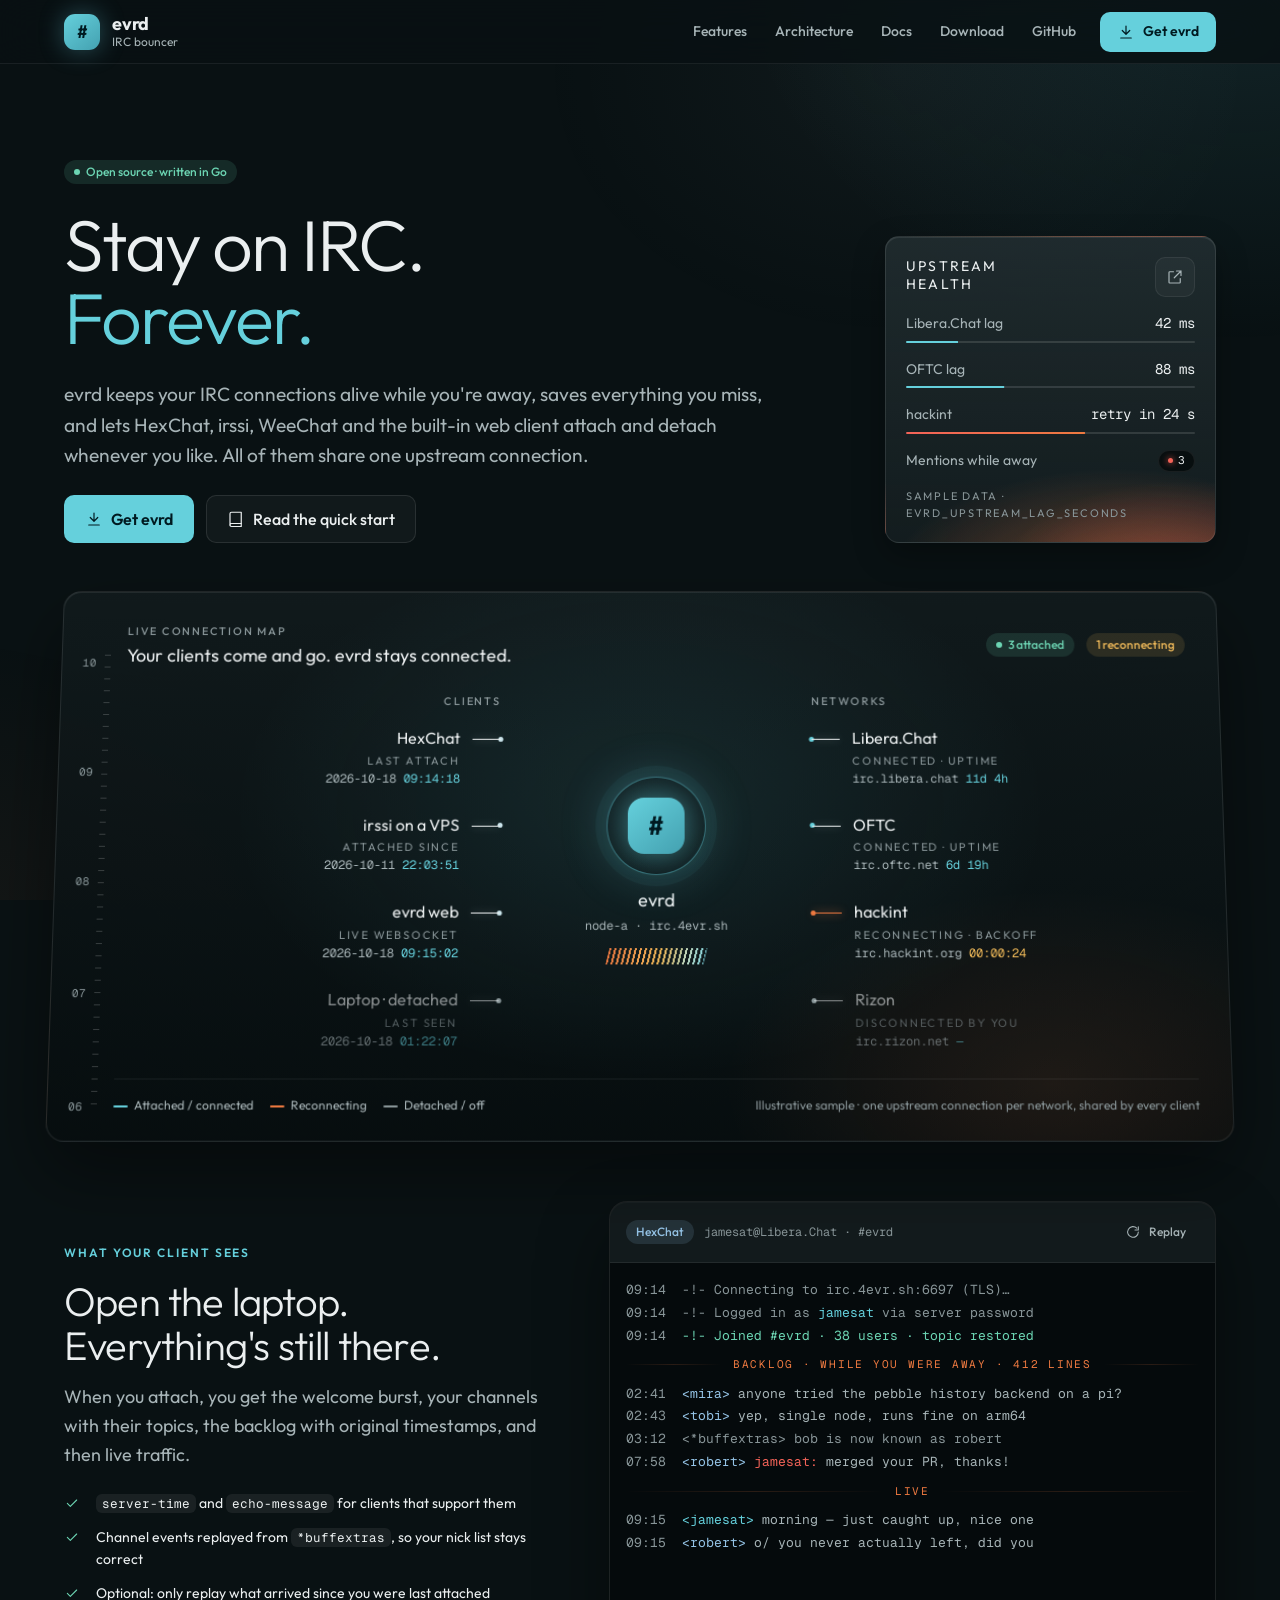
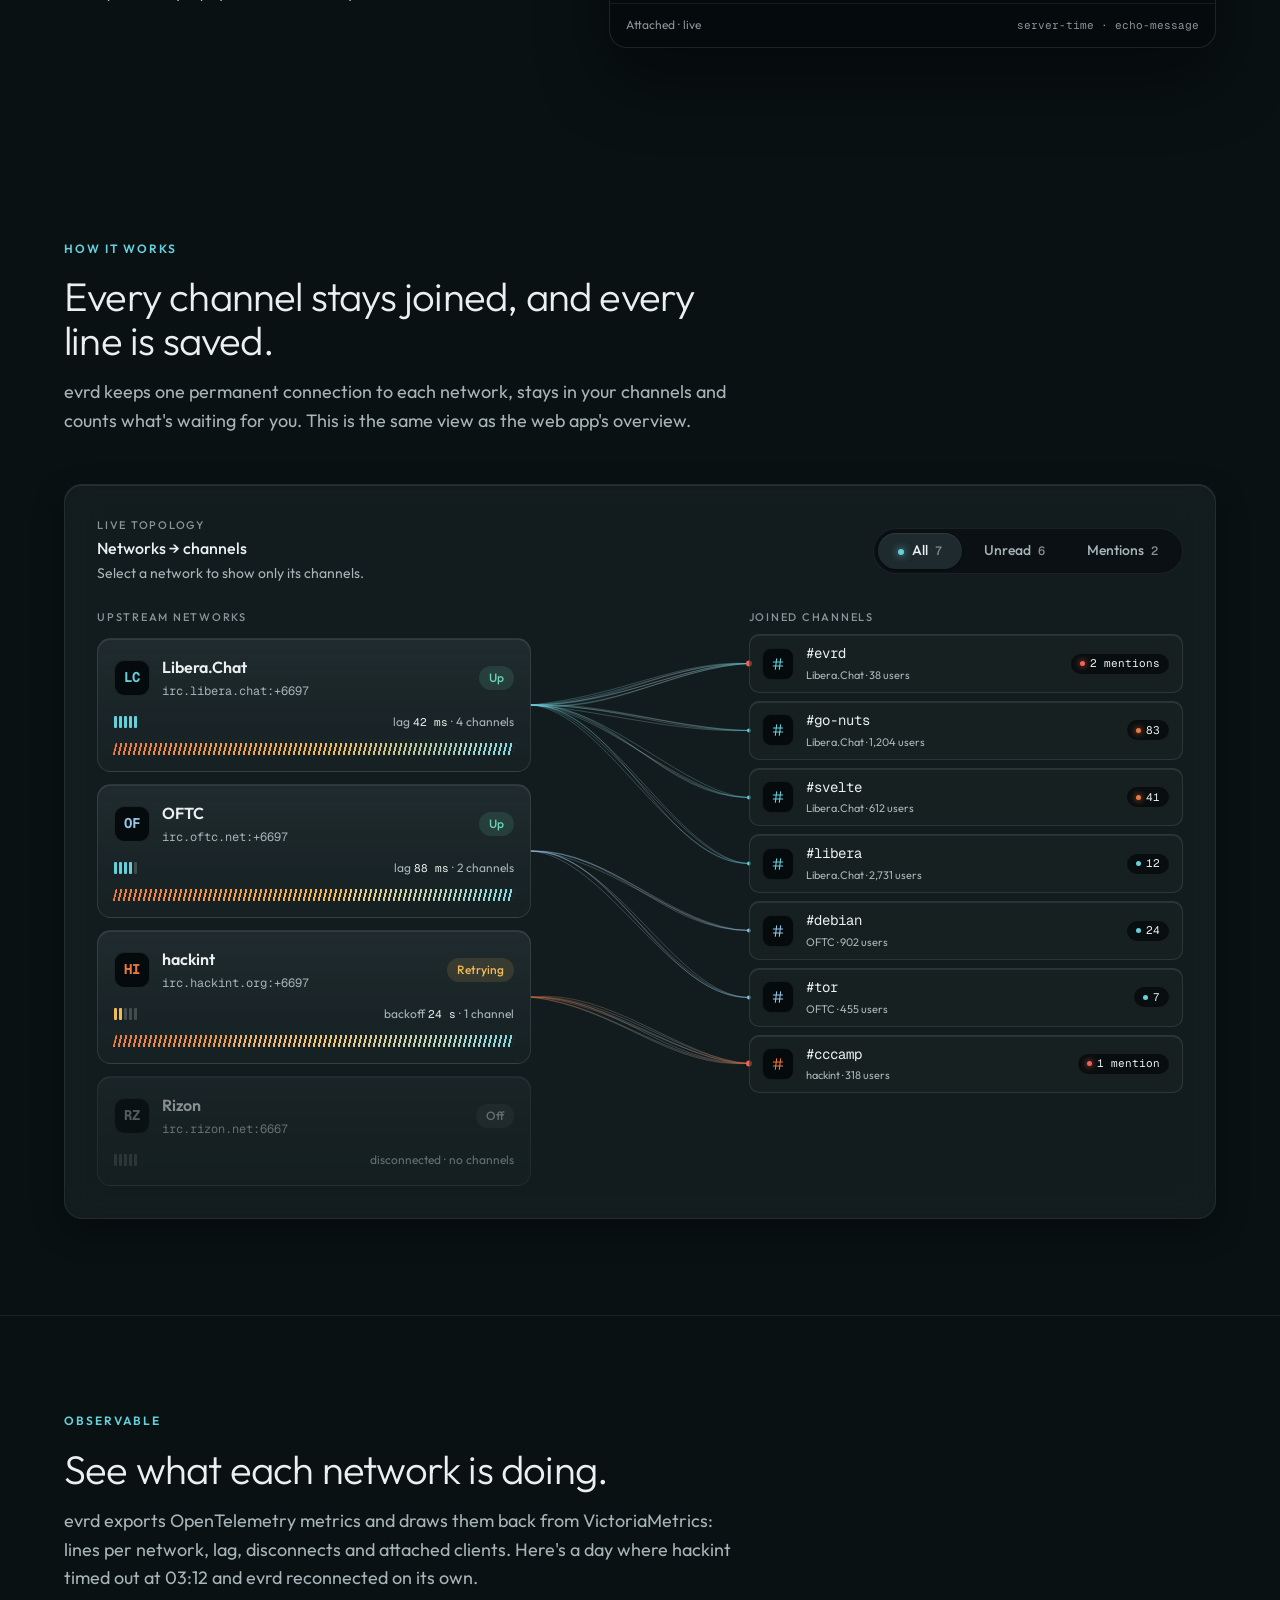
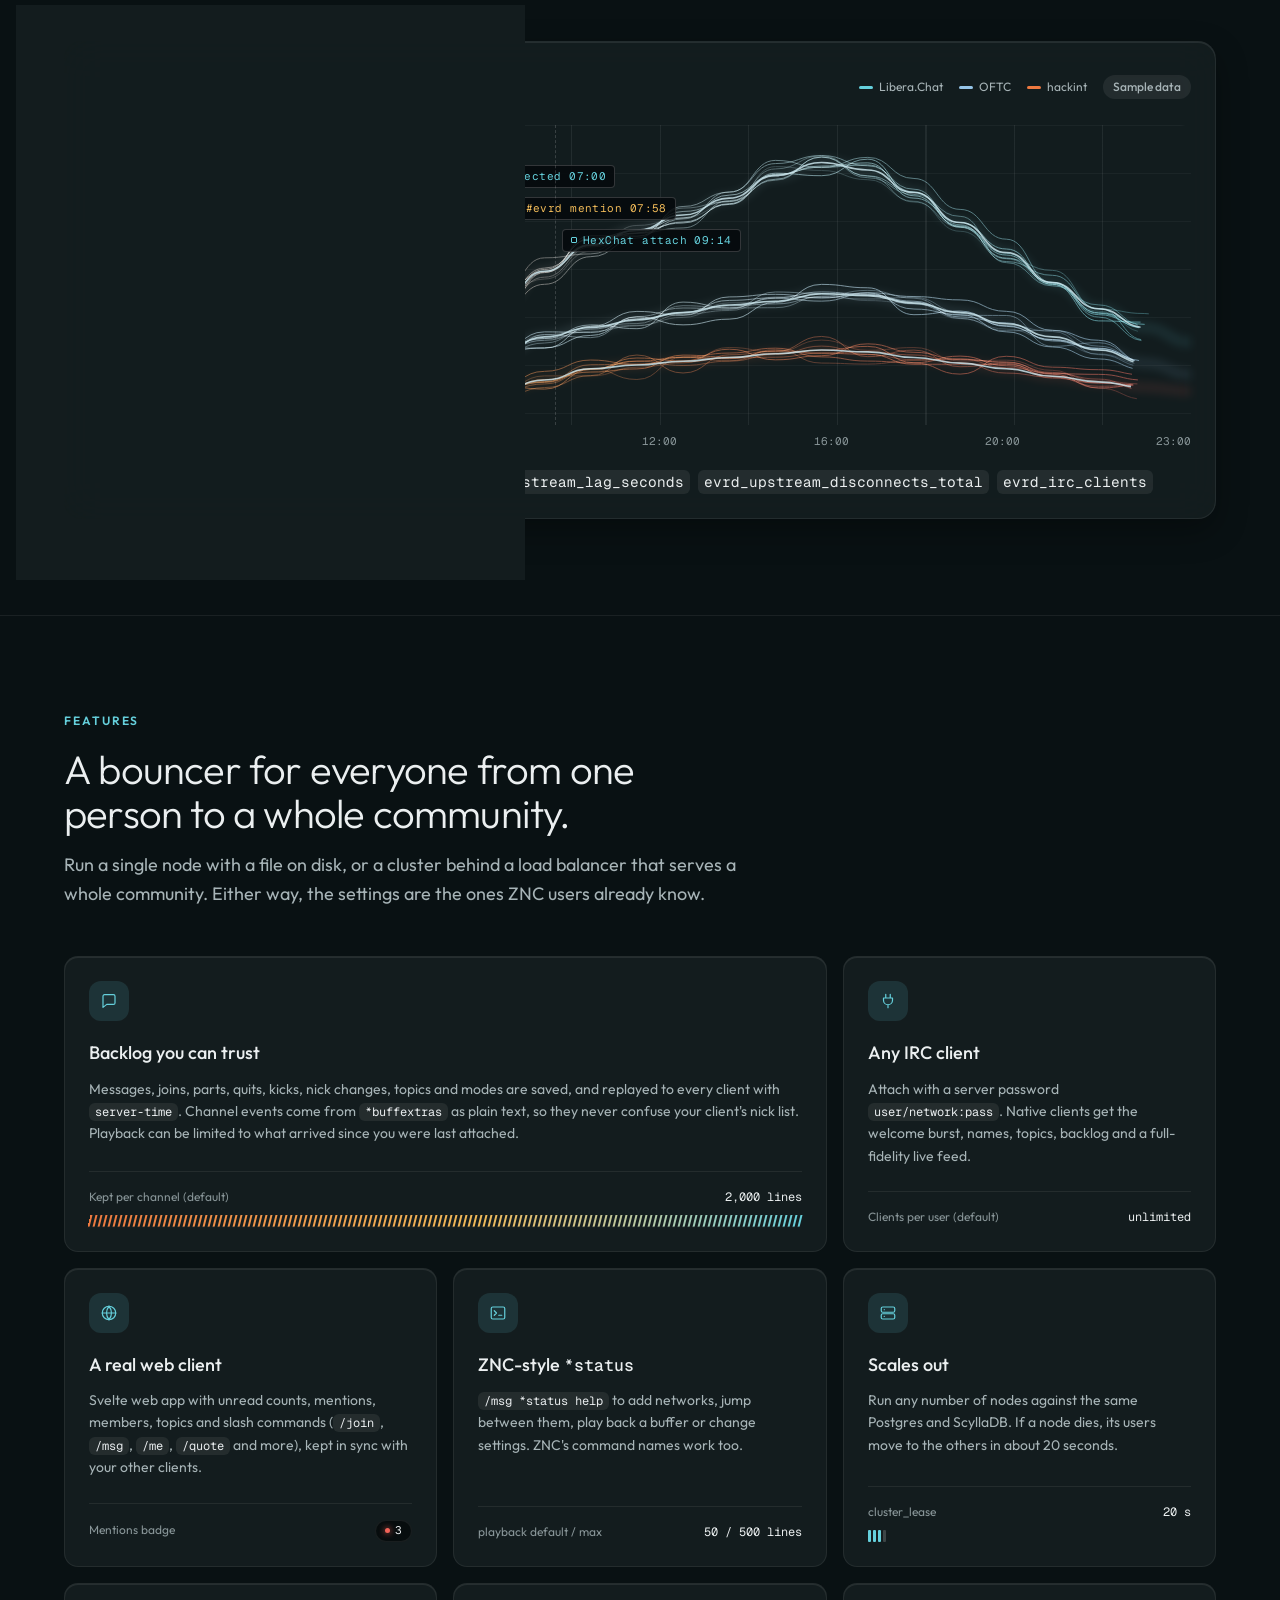
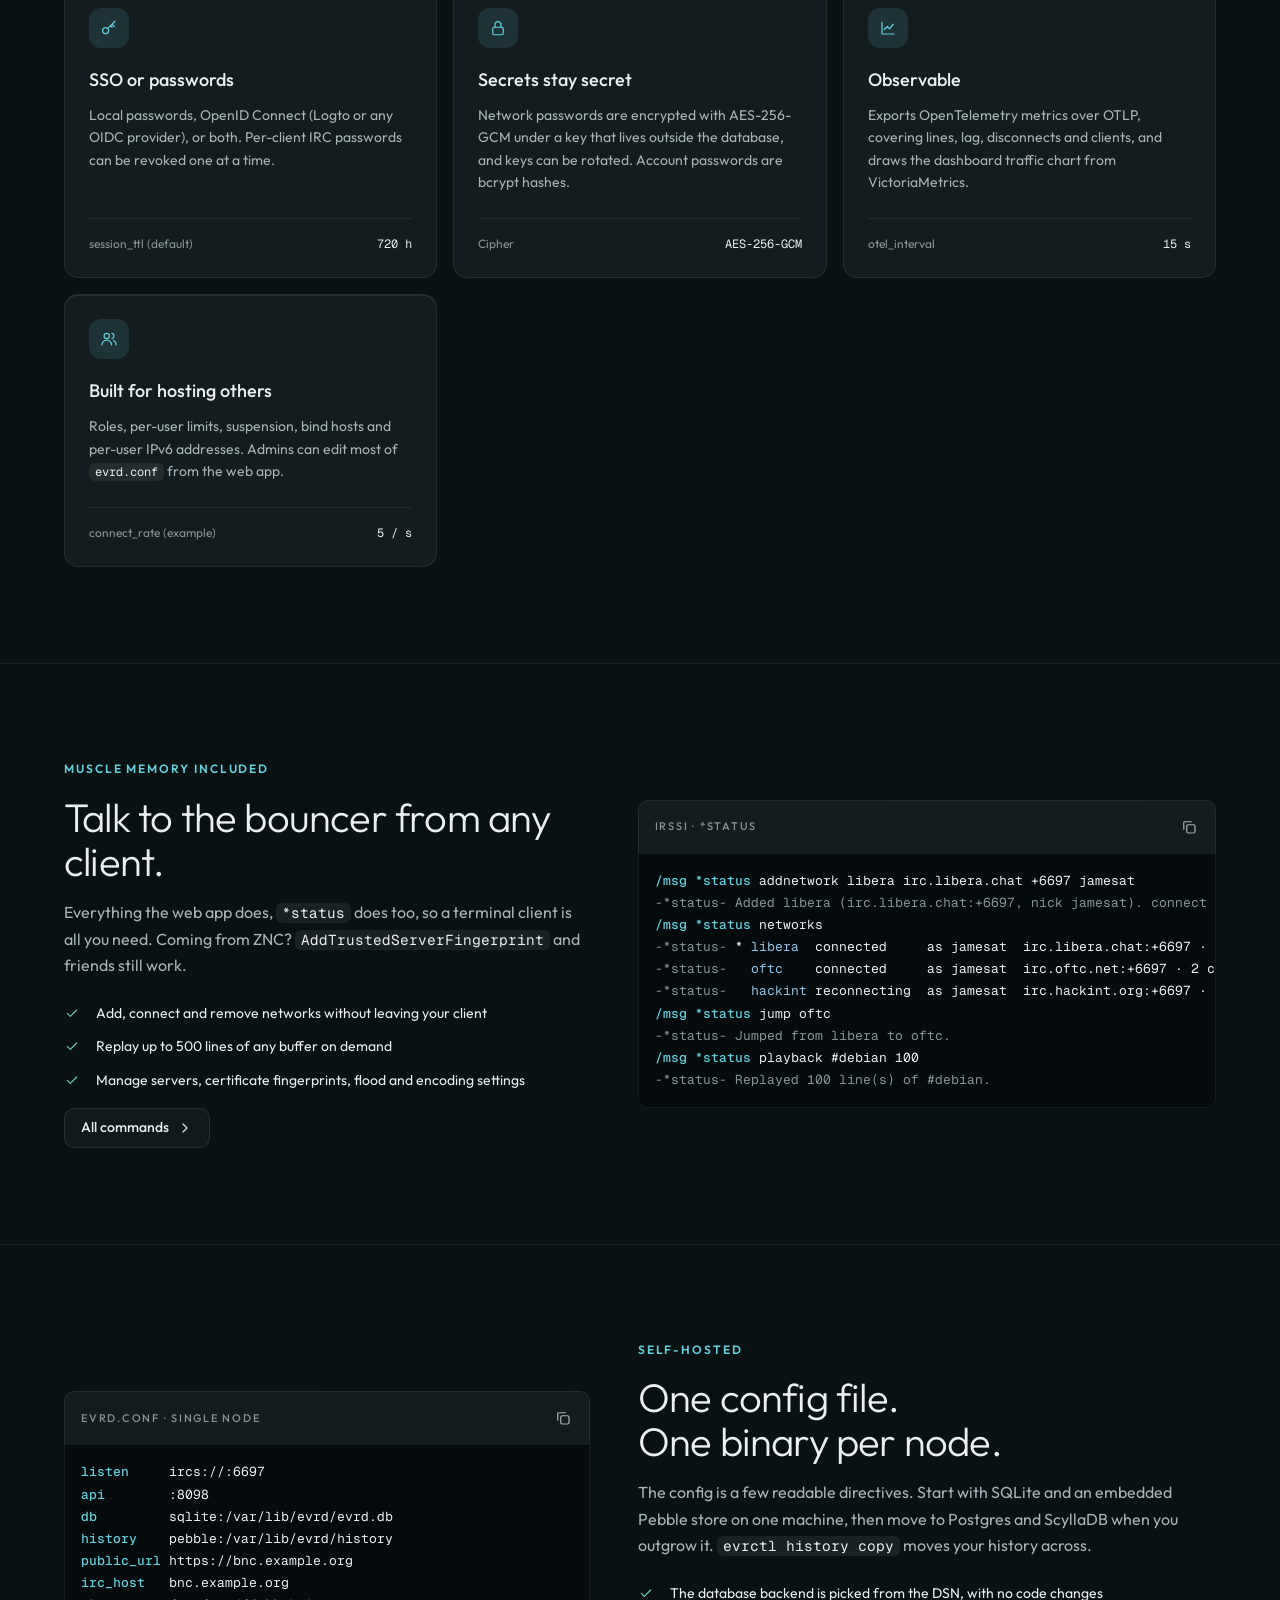
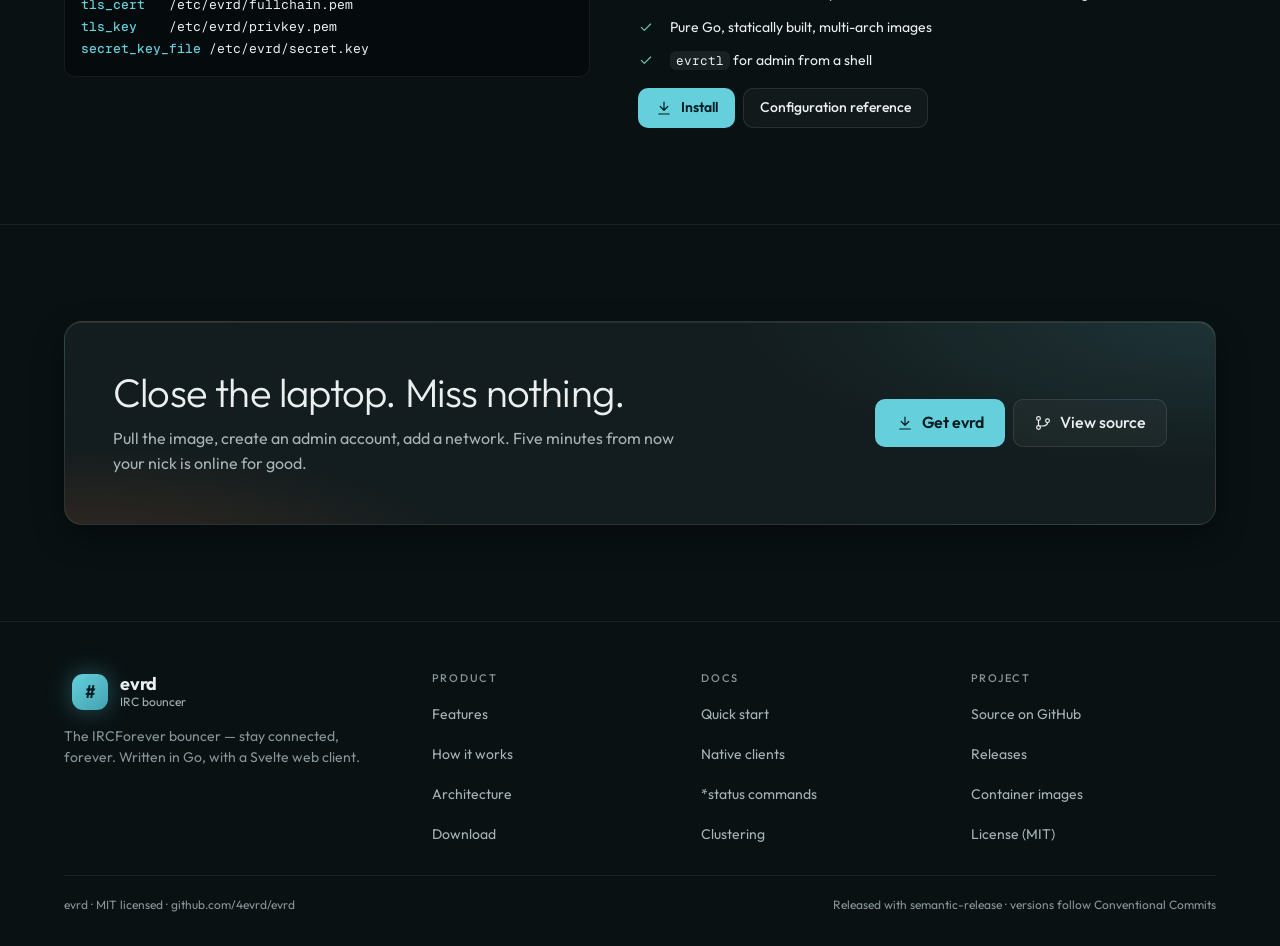
==== index.html @ d2afe4f7 "feat: the evrd website Co-Authored-By: Claude Opus 5.5 <noreply@anthropic.com>" ====
<!doctype html>
<html lang="en">
<head>
<meta charset="utf-8">
<meta name="viewport" content="width=device-width, initial-scale=1">
<title>evrd — the IRC bouncer that stays connected, forever</title>
<meta name="description" content="evrd keeps your IRC connections alive while you're away, buffers what you miss, and lets native clients and the web attach and detach at will.">
<link rel="icon" href="assets/logo.svg" type="image/svg+xml">
<meta property="og:type" content="website">
<meta property="og:title" content="evrd — the IRC bouncer that stays connected, forever">
<meta property="og:description" content="evrd keeps your IRC connections alive while you're away, buffers what you miss, and lets native clients and the web attach and detach at will.">
<meta property="og:image" content="assets/og-overview.png">
<meta name="twitter:card" content="summary_large_image">
<meta name="theme-color" content="#0f1a1e">
<link rel="preconnect" href="https://fonts.googleapis.com">
<link rel="preconnect" href="https://fonts.gstatic.com" crossorigin>
<link rel="stylesheet" href="https://fonts.googleapis.com/css2?family=Outfit:wght@300;400;500;600&family=Geist+Mono:wght@400;500;700&display=swap">
<link rel="stylesheet" href="assets/evrd.css">
<link rel="stylesheet" href="assets/site.css">
</head>
<body class="site" data-page="home">
<main id="main">

  <!-- ============================================================ hero -->
  <section class="hero v2" aria-labelledby="hero-h">
    <div class="wrap">
      <div class="hero-copy enter">
        <span class="chip ok live"><span class="dot" aria-hidden="true"></span>Open source · written in Go</span>
        <h1 class="display" id="hero-h">Stay on IRC.<br><em>Forever.</em></h1>
        <p class="lead">evrd keeps your IRC connections alive while you're away, saves everything you miss, and lets HexChat, irssi, WeeChat and the built-in web client attach and detach whenever you like. All of them share one upstream connection.</p>
        <div class="od-cluster">
          <a class="btn btn-primary btn-lg" href="download.html#install"><i data-icon="download"></i>Get evrd</a>
          <a class="btn btn-lg" href="docs.html#quick-start"><i data-icon="book"></i>Read the quick start</a>
        </div>
      </div>

      <section class="anomaly" aria-labelledby="health-h">
        <div class="head-row">
          <h2 id="health-h" class="title">Upstream<br>health</h2>
          <a class="icon-btn" href="docs.html#metrics" aria-label="How evrd measures upstream health"><i data-icon="external"></i></a>
        </div>
        <div class="metric">
          <div class="od-row"><span>Libera.Chat lag</span><span class="od-nowrap">42 ms</span></div>
          <span class="ubar" role="img" aria-label="Lag 42 milliseconds, low"><span style="transform:scaleX(.18)"></span></span>
        </div>
        <div class="metric">
          <div class="od-row"><span>OFTC lag</span><span class="od-nowrap">88 ms</span></div>
          <span class="ubar" role="img" aria-label="Lag 88 milliseconds, low"><span style="transform:scaleX(.34)"></span></span>
        </div>
        <div class="metric">
          <div class="od-row"><span>hackint</span><span class="od-nowrap">retry in 24 s</span></div>
          <span class="ubar signal" role="img" aria-label="hackint is reconnecting with backoff"><span style="transform:scaleX(.62)"></span></span>
        </div>
        <div class="alert-row"><span>Mentions while away</span><span class="count mention">3</span></div>
        <span class="foot">Sample data · evrd_upstream_lag_seconds</span>
      </section>
    </div>
  </section>

  <!-- ============================================================ connection map -->
  <div class="wrap stage-wrap">
    <section class="stage" aria-labelledby="map-h">
      <div class="ruler" aria-hidden="true"><span>10</span><span>09</span><span>08</span><span>07</span><span>06</span></div>
      <div class="stage-head">
        <div class="od-stack" style="--od-gap:4px">
          <span class="caps">Live connection map</span>
          <h2 id="map-h">Your clients come and go. evrd stays connected.</h2>
        </div>
        <div class="od-row">
          <span class="chip ok live"><span class="dot" aria-hidden="true"></span>3 attached</span>
          <span class="chip warn">1 reconnecting</span>
        </div>
      </div>

      <div class="map" id="map">
        <svg class="map-strands" aria-hidden="true"></svg>

        <div class="map-col left" aria-label="Clients">
          <span class="caps">Clients</span>
          <div class="downlink"><span class="anchor-tick" aria-hidden="true"></span><span class="od-field"><span class="nm">HexChat</span><span class="lb">Last attach</span><span class="ts">2026-10-18 <b>09:14:18</b></span></span></div>
          <div class="downlink"><span class="anchor-tick" aria-hidden="true"></span><span class="od-field"><span class="nm">irssi on a VPS</span><span class="lb">Attached since</span><span class="ts">2026-10-11 <b>22:03:51</b></span></span></div>
          <div class="downlink"><span class="anchor-tick" aria-hidden="true"></span><span class="od-field"><span class="nm">evrd web</span><span class="lb">Live WebSocket</span><span class="ts">2026-10-18 <b>09:15:02</b></span></span></div>
          <div class="downlink off"><span class="anchor-tick" aria-hidden="true"></span><span class="od-field"><span class="nm">Laptop · detached</span><span class="lb">Last seen</span><span class="ts">2026-10-18 <b>01:22:07</b></span></span></div>
        </div>

        <div class="map-hub">
          <div class="core-ring"><span class="brand-mark" aria-hidden="true">#</span></div>
          <div class="od-field"><span class="nm">evrd</span><span class="lb">node-a · irc.4evr.sh</span></div>
          <span class="comb" style="--fill:78%" aria-hidden="true"></span>
        </div>

        <div class="map-col right" aria-label="IRC networks">
          <span class="caps">Networks</span>
          <div class="downlink"><span class="anchor-tick" aria-hidden="true"></span><span class="od-field"><span class="nm">Libera.Chat</span><span class="lb">Connected · uptime</span><span class="ts">irc.libera.chat <b>11d 4h</b></span></span></div>
          <div class="downlink"><span class="anchor-tick" aria-hidden="true"></span><span class="od-field"><span class="nm">OFTC</span><span class="lb">Connected · uptime</span><span class="ts">irc.oftc.net <b>6d 19h</b></span></span></div>
          <div class="downlink warn"><span class="anchor-tick" aria-hidden="true"></span><span class="od-field"><span class="nm">hackint</span><span class="lb">Reconnecting · backoff</span><span class="ts">irc.hackint.org <b>00:00:24</b></span></span></div>
          <div class="downlink off"><span class="anchor-tick" aria-hidden="true"></span><span class="od-field"><span class="nm">Rizon</span><span class="lb">Disconnected by you</span><span class="ts">irc.rizon.net <b>—</b></span></span></div>
        </div>
      </div>

      <div class="stage-foot">
        <div class="legend">
          <span><i style="--c:var(--cyan)"></i>Attached / connected</span>
          <span><i style="--c:var(--signal)"></i>Reconnecting</span>
          <span><i style="--c:var(--faint)"></i>Detached / off</span>
        </div>
        <span>Illustrative sample · one upstream connection per network, shared by every client</span>
      </div>
    </section>
  </div>

  <!-- ============================================================ terminal -->
  <section class="term-section" aria-labelledby="term-h">
    <div class="wrap">
      <div class="od-stack" style="--od-gap:16px">
        <span class="eyebrow">What your client sees</span>
        <h2 class="h2-site" id="term-h">Open the laptop.<br>Everything's still there.</h2>
        <p class="muted" style="font-size:var(--fs-lg);line-height:1.6;max-width:44ch">When you attach, you get the welcome burst, your channels with their topics, the backlog with original timestamps, and then live traffic.</p>
        <ul class="checks">
          <li><i data-icon="check" class="i-sm"></i><span><span class="code">server-time</span> and <span class="code">echo-message</span> for clients that support them</span></li>
          <li><i data-icon="check" class="i-sm"></i><span>Channel events replayed from <span class="code">*buffextras</span>, so your nick list stays correct</span></li>
          <li><i data-icon="check" class="i-sm"></i><span>Optional: only replay what arrived since you were last attached</span></li>
        </ul>
      </div>

      <figure class="term" aria-labelledby="term-cap" style="margin:0">
        <div class="term-head">
          <div class="od-row">
            <span class="chip nick">HexChat</span>
            <span class="mono faint od-truncate" style="font-size:var(--fs-xs)">jamesat@Libera.Chat · #evrd</span>
          </div>
          <button class="btn btn-ghost btn-sm" type="button" id="term-replay"><i data-icon="refresh" class="i-sm"></i>Replay</button>
        </div>
        <div class="term-body" id="term-body" role="log" aria-label="Example: attaching a client to evrd and receiving backlog">
          <div class="term-line"><time>09:14</time><span class="t sys">-!- Connecting to irc.4evr.sh:6697 (TLS)…</span></div>
          <div class="term-line"><time>09:14</time><span class="t sys">-!- Logged in as <span class="me">jamesat</span> via server password</span></div>
          <div class="term-line"><time>09:14</time><span class="t ok">-!- Joined #evrd · 38 users · topic restored</span></div>
          <div class="term-sep">Backlog · while you were away · 412 lines</div>
          <div class="term-line"><time>02:41</time><span class="t"><span class="n">&lt;mira&gt;</span> anyone tried the pebble history backend on a pi?</span></div>
          <div class="term-line"><time>02:43</time><span class="t"><span class="n">&lt;tobi&gt;</span> yep, single node, runs fine on arm64</span></div>
          <div class="term-line"><time>03:12</time><span class="t sys">&lt;*buffextras&gt; bob is now known as robert</span></div>
          <div class="term-line"><time>07:58</time><span class="t"><span class="n">&lt;robert&gt;</span> <span class="hl">jamesat:</span> merged your PR, thanks!</span></div>
          <div class="term-sep">Live</div>
          <div class="term-line" data-live="1"><time>09:15</time><span class="t"><span class="me">&lt;jamesat&gt;</span> morning — just caught up, nice one</span></div>
          <div class="term-line" data-live="1"><time>09:15</time><span class="t"><span class="n">&lt;robert&gt;</span> o/ you never actually left, did you</span></div>
        </div>
        <figcaption class="term-foot" id="term-cap">
          <span id="term-status">Replaying backlog…</span>
          <span class="mono">server-time · echo-message</span>
        </figcaption>
      </figure>
    </div>
  </section>

  <!-- ============================================================ topology -->
  <section class="section" id="how" aria-labelledby="how-h">
    <div class="wrap">
      <div class="section-intro">
        <span class="eyebrow">How it works</span>
        <h2 class="h2-site" id="how-h">Every channel stays joined, and every line is saved.</h2>
        <p>evrd keeps one permanent connection to each network, stays in your channels and counts what's waiting for you. This is the same view as the web app's overview.</p>
      </div>

      <section class="card topo-card" aria-labelledby="topo-h">
        <div class="section-head">
          <div class="od-stack">
            <span class="caps">Live topology</span>
            <h3 id="topo-h">Networks → channels</h3>
            <p id="topo-scope" aria-live="polite">Select a network to show only its channels.</p>
          </div>
          <div class="tabs" id="topo-filter" role="group" aria-label="Channel filter">
            <button class="tab" type="button" data-f="all" aria-pressed="true">All <span class="n" data-n="all"></span></button>
            <button class="tab" type="button" data-f="unread" aria-pressed="false">Unread <span class="n" data-n="unread"></span></button>
            <button class="tab" type="button" data-f="mention" aria-pressed="false">Mentions <span class="n" data-n="mention"></span></button>
          </div>
        </div>

        <div class="topo" id="topo">
          <svg class="topo-links" aria-hidden="true"></svg>
          <div class="topo-col">
            <span class="caps">Upstream networks</span>
            <button class="net-node" type="button" aria-pressed="false" data-net="lc" data-name="Libera.Chat" data-color="oklch(80% 0.10 205)" style="--net:var(--primary)">
              <span class="head"><span class="mono-badge">LC</span><span class="od-field od-fill"><span>Libera.Chat</span><span>irc.libera.chat:+6697</span></span><span class="chip ok">Up</span></span>
              <span class="meta-row"><span class="ticks ok" aria-hidden="true"><i class="on"></i><i class="on"></i><i class="on"></i><i class="on"></i><i class="on"></i></span><span>lag <span class="mono">42 ms</span> · 4 channels</span></span>
              <span class="comb" style="--fill:86%" aria-hidden="true"></span>
            </button>
            <button class="net-node" type="button" aria-pressed="false" data-net="of" data-name="OFTC" data-color="oklch(80% 0.07 240)" style="--net:var(--nick)">
              <span class="head"><span class="mono-badge">OF</span><span class="od-field od-fill"><span>OFTC</span><span>irc.oftc.net:+6697</span></span><span class="chip ok">Up</span></span>
              <span class="meta-row"><span class="ticks ok" aria-hidden="true"><i class="on"></i><i class="on"></i><i class="on"></i><i class="on"></i><i></i></span><span>lag <span class="mono">88 ms</span> · 2 channels</span></span>
              <span class="comb" style="--fill:58%" aria-hidden="true"></span>
            </button>
            <button class="net-node" type="button" aria-pressed="false" data-net="hi" data-name="hackint" data-color="oklch(70% 0.16 45)" style="--net:var(--signal)">
              <span class="head"><span class="mono-badge">HI</span><span class="od-field od-fill"><span>hackint</span><span>irc.hackint.org:+6697</span></span><span class="chip warn">Retrying</span></span>
              <span class="meta-row"><span class="ticks warn" aria-hidden="true"><i class="on"></i><i class="on"></i><i></i><i></i><i></i></span><span>backoff <span class="mono">24 s</span> · 1 channel</span></span>
              <span class="comb" style="--fill:30%" aria-hidden="true"></span>
            </button>
            <button class="net-node off" type="button" aria-pressed="false" data-net="rz" data-name="Rizon" data-color="oklch(66% 0.016 215)" style="--net:var(--faint)">
              <span class="head"><span class="mono-badge">RZ</span><span class="od-field od-fill"><span>Rizon</span><span>irc.rizon.net:6667</span></span><span class="chip">Off</span></span>
              <span class="meta-row"><span class="ticks" aria-hidden="true"><i></i><i></i><i></i><i></i><i></i></span><span>disconnected · no channels</span></span>
            </button>
          </div>
          <div aria-hidden="true"></div>
          <div class="topo-col right">
            <span class="caps">Joined channels</span>
            <div class="chan-node" data-net="lc" data-unread="0" data-mention="2" style="--net:var(--primary)"><span class="hash"><i data-icon="hash" class="i-sm"></i></span><span class="od-field"><span>#evrd</span><span class="sub">Libera.Chat · 38 users</span></span><span class="count mention">2 mentions</span></div>
            <div class="chan-node" data-net="lc" data-unread="83" data-mention="0" style="--net:var(--primary)"><span class="hash"><i data-icon="hash" class="i-sm"></i></span><span class="od-field"><span>#go-nuts</span><span class="sub">Libera.Chat · 1,204 users</span></span><span class="count hot">83</span></div>
            <div class="chan-node" data-net="lc" data-unread="41" data-mention="0" style="--net:var(--primary)"><span class="hash"><i data-icon="hash" class="i-sm"></i></span><span class="od-field"><span>#svelte</span><span class="sub">Libera.Chat · 612 users</span></span><span class="count hot">41</span></div>
            <div class="chan-node" data-net="lc" data-unread="12" data-mention="0" style="--net:var(--primary)"><span class="hash"><i data-icon="hash" class="i-sm"></i></span><span class="od-field"><span>#libera</span><span class="sub">Libera.Chat · 2,731 users</span></span><span class="count calm">12</span></div>
            <div class="chan-node" data-net="of" data-unread="24" data-mention="0" style="--net:var(--nick)"><span class="hash"><i data-icon="hash" class="i-sm"></i></span><span class="od-field"><span>#debian</span><span class="sub">OFTC · 902 users</span></span><span class="count calm">24</span></div>
            <div class="chan-node" data-net="of" data-unread="7" data-mention="0" style="--net:var(--nick)"><span class="hash"><i data-icon="hash" class="i-sm"></i></span><span class="od-field"><span>#tor</span><span class="sub">OFTC · 455 users</span></span><span class="count calm">7</span></div>
            <div class="chan-node" data-net="hi" data-unread="15" data-mention="1" style="--net:var(--signal)"><span class="hash"><i data-icon="hash" class="i-sm"></i></span><span class="od-field"><span>#cccamp</span><span class="sub">hackint · 318 users</span></span><span class="count mention">1 mention</span></div>
            <p class="topo-empty" id="topo-empty" hidden>Nothing here: that network has no channels matching this filter. Choose “All” or select the network again.</p>
          </div>
        </div>
      </section>
    </div>
  </section>

  <!-- ============================================================ traffic -->
  <section class="section traffic" aria-labelledby="traffic-h">
    <div class="wrap">
      <div class="section-intro">
        <span class="eyebrow">Observable</span>
        <h2 class="h2-site" id="traffic-h">See what each network is doing.</h2>
        <p>evrd exports OpenTelemetry metrics and draws them back from VictoriaMetrics: lines per network, lag, disconnects and attached clients. Here's a day where hackint timed out at 03:12 and evrd reconnected on its own.</p>
      </div>
      <section class="card" aria-labelledby="chart-h">
        <div class="section-head">
          <div class="od-stack">
            <span class="caps">Message traffic</span>
            <h3 id="chart-h">Lines per hour, last 24h</h3>
          </div>
          <div class="legend">
            <span><i style="--c:var(--cyan)"></i>Libera.Chat</span>
            <span><i style="--c:var(--nick)"></i>OFTC</span>
            <span><i style="--c:var(--signal)"></i>hackint</span>
            <span class="chip sample">Sample data</span>
          </div>
        </div>
        <div class="chart">
          <div class="chart-plot" id="traffic-plot" role="img" aria-label="Sample chart of lines per hour over 24 hours. Libera.Chat peaks near 1,400 lines at 15:00; OFTC peaks near 700; hackint drops to zero at 03:12 and recovers by 07:00.">
            <div class="yaxis" aria-hidden="true"><span>1.6k</span><span>1.2k</span><span>800</span><span>400</span><span>0</span></div>
            <div class="marker bad" style="left:13.9%"><span class="tag">hackint timeout 03:12</span></div>
            <div class="marker ok" style="left:30.4%"><span class="tag" style="top:40px">reconnected 07:00</span></div>
            <div class="marker warn" style="left:34.7%"><span class="tag" style="top:72px">#evrd mention 07:58</span></div>
            <div class="marker ok" style="left:40.1%"><span class="tag" style="top:104px">HexChat attach 09:14</span></div>
          </div>
          <div class="axis-x" aria-hidden="true"><span>00:00</span><span>04:00</span><span>08:00</span><span>12:00</span><span>16:00</span><span>20:00</span><span>23:00</span></div>
        </div>
        <div class="metrics-row">
          <span class="code">evrd_irc_lines_total</span><span class="code">evrd_upstream_up</span><span class="code">evrd_upstream_lag_seconds</span><span class="code">evrd_upstream_disconnects_total</span><span class="code">evrd_irc_clients</span>
        </div>
      </section>
    </div>
  </section>

  <!-- ============================================================ features -->
  <section class="section" id="features" aria-labelledby="feat-h">
    <div class="wrap">
      <div class="section-intro">
        <span class="eyebrow">Features</span>
        <h2 class="h2-site" id="feat-h">A bouncer for everyone from one person to a whole community.</h2>
        <p>Run a single node with a file on disk, or a cluster behind a load balancer that serves a whole community. Either way, the settings are the ones ZNC users already know.</p>
      </div>

      <div class="feature-grid">
        <article class="feature wide">
          <span class="ic"><i data-icon="message"></i></span>
          <h3>Backlog you can trust</h3>
          <p>Messages, joins, parts, quits, kicks, nick changes, topics and modes are saved, and replayed to every client with <span class="code">server-time</span>. Channel events come from <span class="code">*buffextras</span> as plain text, so they never confuse your client's nick list. Playback can be limited to what arrived since you were last attached.</p>
          <div class="meta">
            <div class="od-row"><span>Kept per channel (default)</span><span class="v">2,000 lines</span></div>
            <span class="comb" style="--fill:100%" aria-hidden="true"></span>
          </div>
        </article>
        <article class="feature">
          <span class="ic"><i data-icon="plug"></i></span>
          <h3>Any IRC client</h3>
          <p>Attach with a server password <span class="code">user/network:pass</span>. Native clients get the welcome burst, names, topics, backlog and a full-fidelity live feed.</p>
          <div class="meta"><div class="od-row"><span>Clients per user (default)</span><span class="v">unlimited</span></div></div>
        </article>
        <article class="feature">
          <span class="ic"><i data-icon="globe"></i></span>
          <h3>A real web client</h3>
          <p>Svelte web app with unread counts, mentions, members, topics and slash commands (<span class="code">/join</span>, <span class="code">/msg</span>, <span class="code">/me</span>, <span class="code">/quote</span> and more), kept in sync with your other clients.</p>
          <div class="meta"><div class="od-row"><span>Mentions badge</span><span class="count mention">3</span></div></div>
        </article>
        <article class="feature">
          <span class="ic"><i data-icon="terminal"></i></span>
          <h3>ZNC-style <span class="mono">*status</span></h3>
          <p><span class="code">/msg *status help</span> to add networks, jump between them, play back a buffer or change settings. ZNC's command names work too.</p>
          <div class="meta"><div class="od-row"><span>playback default / max</span><span class="v">50 / 500 lines</span></div></div>
        </article>
        <article class="feature">
          <span class="ic"><i data-icon="server"></i></span>
          <h3>Scales out</h3>
          <p>Run any number of nodes against the same Postgres and ScyllaDB. If a node dies, its users move to the others in about 20 seconds.</p>
          <div class="meta">
            <div class="od-row"><span>cluster_lease</span><span class="v">20 s</span></div>
            <span class="ticks ok" aria-hidden="true"><i class="on"></i><i class="on"></i><i class="on"></i><i></i></span>
          </div>
        </article>
        <article class="feature">
          <span class="ic"><i data-icon="key"></i></span>
          <h3>SSO or passwords</h3>
          <p>Local passwords, OpenID Connect (Logto or any OIDC provider), or both. Per-client IRC passwords can be revoked one at a time.</p>
          <div class="meta"><div class="od-row"><span>session_ttl (default)</span><span class="v">720 h</span></div></div>
        </article>
        <article class="feature">
          <span class="ic"><i data-icon="lock"></i></span>
          <h3>Secrets stay secret</h3>
          <p>Network passwords are encrypted with AES-256-GCM under a key that lives outside the database, and keys can be rotated. Account passwords are bcrypt hashes.</p>
          <div class="meta"><div class="od-row"><span>Cipher</span><span class="v">AES-256-GCM</span></div></div>
        </article>
        <article class="feature">
          <span class="ic"><i data-icon="chart"></i></span>
          <h3>Observable</h3>
          <p>Exports OpenTelemetry metrics over OTLP, covering lines, lag, disconnects and clients, and draws the dashboard traffic chart from VictoriaMetrics.</p>
          <div class="meta"><div class="od-row"><span>otel_interval</span><span class="v">15 s</span></div></div>
        </article>
        <article class="feature">
          <span class="ic"><i data-icon="users"></i></span>
          <h3>Built for hosting others</h3>
          <p>Roles, per-user limits, suspension, bind hosts and per-user IPv6 addresses. Admins can edit most of <span class="code">evrd.conf</span> from the web app.</p>
          <div class="meta"><div class="od-row"><span>connect_rate (example)</span><span class="v">5 / s</span></div></div>
        </article>
      </div>
    </div>
  </section>

  <!-- ============================================================ status commands -->
  <section class="section" aria-labelledby="status-h">
    <div class="wrap split">
      <div class="copy">
        <span class="eyebrow">Muscle memory included</span>
        <h2 class="h2-site" id="status-h">Talk to the bouncer from any client.</h2>
        <p>Everything the web app does, <span class="code">*status</span> does too, so a terminal client is all you need. Coming from ZNC? <span class="code">AddTrustedServerFingerprint</span> and friends still work.</p>
        <ul class="checks">
          <li><i data-icon="check" class="i-sm"></i><span>Add, connect and remove networks without leaving your client</span></li>
          <li><i data-icon="check" class="i-sm"></i><span>Replay up to 500 lines of any buffer on demand</span></li>
          <li><i data-icon="check" class="i-sm"></i><span>Manage servers, certificate fingerprints, flood and encoding settings</span></li>
        </ul>
        <div><a class="btn" href="docs.html#status">All commands<i data-icon="chevron" class="i-sm"></i></a></div>
      </div>
      <div class="codeblock">
        <div class="cb-head"><span class="caps">irssi · *status</span><button class="copy-btn" type="button" data-copy="/msg *status addnetwork libera irc.libera.chat +6697 jamesat" aria-label="Copy command" data-label="Copy command"><i data-icon="copy"></i></button></div>
<pre class="snippet"><b>/msg *status</b> addnetwork libera irc.libera.chat +6697 jamesat
<span class="c">-*status- Added libera (irc.libera.chat:+6697, nick jamesat). connect libera to bring it online, then jump libera.</span>
<b>/msg *status</b> networks
<span class="c">-*status- </span>* <em>libera</em>  connected     as jamesat  irc.libera.chat:+6697 · 4 channels
<span class="c">-*status- </span>  <em>oftc</em>    connected     as jamesat  irc.oftc.net:+6697 · 2 channels
<span class="c">-*status- </span>  <em>hackint</em> reconnecting  as jamesat  irc.hackint.org:+6697 · 1 channel
<b>/msg *status</b> jump oftc
<span class="c">-*status- Jumped from libera to oftc.</span>
<b>/msg *status</b> playback #debian 100
<span class="c">-*status- Replayed 100 line(s) of #debian.</span></pre>
      </div>
    </div>
  </section>

  <!-- ============================================================ self-host -->
  <section class="section" aria-labelledby="host-h">
    <div class="wrap split">
      <div class="codeblock">
        <div class="cb-head"><span class="caps">evrd.conf · single node</span><button class="copy-btn" type="button" data-copy-from="#conf-snippet" aria-label="Copy config" data-label="Copy config"><i data-icon="copy"></i></button></div>
<pre class="snippet" id="conf-snippet"><b>listen</b>     ircs://:6697
<b>api</b>        :8098
<b>db</b>         sqlite:/var/lib/evrd/evrd.db
<b>history</b>    pebble:/var/lib/evrd/history
<b>public_url</b> https://bnc.example.org
<b>irc_host</b>   bnc.example.org
<b>tls_cert</b>   /etc/evrd/fullchain.pem
<b>tls_key</b>    /etc/evrd/privkey.pem
<b>secret_key_file</b> /etc/evrd/secret.key</pre>
      </div>
      <div class="copy">
        <span class="eyebrow">Self-hosted</span>
        <h2 class="h2-site" id="host-h">One config file.<br>One binary per node.</h2>
        <p>The config is a few readable directives. Start with SQLite and an embedded Pebble store on one machine, then move to Postgres and ScyllaDB when you outgrow it. <span class="code">evrctl history copy</span> moves your history across.</p>
        <ul class="checks">
          <li><i data-icon="check" class="i-sm"></i><span>The database backend is picked from the DSN, with no code changes</span></li>
          <li><i data-icon="check" class="i-sm"></i><span>Pure Go, statically built, multi-arch images</span></li>
          <li><i data-icon="check" class="i-sm"></i><span><span class="code">evrctl</span> for admin from a shell</span></li>
        </ul>
        <div class="od-cluster"><a class="btn btn-primary" href="download.html#install"><i data-icon="download"></i>Install</a><a class="btn" href="docs.html#configuration">Configuration reference</a></div>
      </div>
    </div>
  </section>

  <!-- ============================================================ cta -->
  <section class="section" aria-labelledby="cta-h">
    <div class="wrap">
      <div class="cta-band">
        <div>
          <h2 class="h2-site" id="cta-h">Close the laptop. Miss nothing.</h2>
          <p>Pull the image, create an admin account, add a network. Five minutes from now your nick is online for good.</p>
        </div>
        <div class="od-cluster">
          <a class="btn btn-primary btn-lg" href="download.html#install"><i data-icon="download"></i>Get evrd</a>
          <a class="btn btn-lg" href="https://github.com/4evrd/evrd" rel="noopener"><i data-icon="git"></i>View source</a>
        </div>
      </div>
    </div>
  </section>

</main>
<script src="assets/site.js"></script>
</body>
</html>
---- assets/evrd.css ----
/* OD-LAYOUT-PRIMITIVES v1 — structure only: display, flex/grid, overflow, wrapping, ratio.
   Put this @layer first; product CSS outside the layer always wins. */
@layer od-layout {
  :where(.od-stack,.od-row,.od-row-top,.od-cluster,.od-grid,.od-field,.od-stat,.od-cell,.od-tile) > :where(*) { min-width: 0; }

  /* containers */
  .od-stack   { display: flex; flex-direction: column; gap: var(--od-gap, 8px); }
  .od-row     { display: flex; align-items: center; gap: var(--od-gap, 8px); }
  .od-row-top { display: flex; align-items: flex-start; gap: var(--od-gap, 8px); }
  .od-cluster { display: flex; flex-wrap: wrap; align-items: center; gap: var(--od-gap, 8px); }
  .od-fill    { flex: 1 1 0; min-width: 0; }
  .od-fixed   { flex: none; }
  .od-grid    { display: grid; gap: var(--od-gap, 12px); grid-template-columns: repeat(var(--od-cols, 3), minmax(0, 1fr)); }

  /* stacked information: each piece is its own line — never sibling inline spans */
  .od-stat, .od-field, .od-cell { display: grid; gap: var(--od-gap, 2px); }
  :where(.od-stat,.od-field,.od-cell) > :where(*) { display: block; }
  .od-tile { display: grid; grid-template-rows: auto 1fr; }
  :where(.od-tile) > :where(*) { display: block; }

  /* media keeps its intrinsic ratio by default; never a distorted or cropped
     cover by accident. height:auto lets the ratio win over an <img height="…">
     attribute. Cropping to a uniform box is an explicit opt-in: set --od-ratio
     AND add .od-media-cover together (per the core rule, only where a crop is
     deliberate — tile thumbs, decorative fills — never on full-frame content). */
  .od-media { display: block; width: 100%; height: auto; aspect-ratio: var(--od-ratio, auto); }
  .od-media-cover { object-fit: cover; }

  /* data text only — authored copy is rewritten to its budget instead */
  .od-truncate { display: block; max-width: 100%; overflow: hidden; white-space: nowrap; text-overflow: ellipsis; }
  .od-clamp-2, .od-clamp-3 { display: -webkit-box; -webkit-box-orient: vertical; overflow: hidden; overflow-wrap: anywhere; }
  .od-clamp-2 { -webkit-line-clamp: 2; }
  .od-clamp-3 { -webkit-line-clamp: 3; }
  .od-lines-2 { min-height: calc(2 * 1.4em); }   /* block-level reservation for a shared baseline */
  .od-nowrap  { white-space: nowrap; }           /* 数字+单位 · 价格+起 · 日期+星期 */
  .od-keep    { word-break: keep-all; overflow-wrap: anywhere; } /* CJK labels break at spaces / <wbr> first */

  /* screen skeleton (optional): bars take their own space, the middle scrolls — no padding guessed for chrome */
  .od-screen { display: grid; grid-template-rows: auto minmax(0, 1fr) auto; height: 100%; }
  .od-scroll { overflow-y: auto; overscroll-behavior: contain; min-height: 0; }

  /* horizontal rail: the next item peeks at the edge; trailing room survives overflow */
  .od-rail { display: flex; gap: var(--od-gap, 8px); overflow-x: auto; scroll-snap-type: x proximity; scrollbar-width: none;
             padding-inline: var(--od-rail-pad, 16px); scroll-padding-inline: var(--od-rail-pad, 16px); }
  .od-rail::-webkit-scrollbar { display: none; }
  :where(.od-rail) > :where(*) { flex: none; scroll-snap-align: start; }
  :where(.od-rail) > :where(:last-child) { margin-inline-end: var(--od-rail-pad, 16px); }

  .od-spacer { flex: none; visibility: hidden; pointer-events: none; }
  .od-touch  { min-width: 44px; min-height: 44px; }
}
/* /OD-LAYOUT-PRIMITIVES v1 */

/* ===========================================================================
   evrd — telemetry console prototype (v3)
   Every visual value lives in :root. Palette after the two dark telemetry
   references: graphite-teal grounds, cyan data light, ember + red alerts.
   =========================================================================== */
:root {
  color-scheme: dark;

  /* grounds — graphite-teal, after the telemetry references */
  --bg:        oklch(17% 0.012 215);
  --bg-2:      oklch(21% 0.014 215);
  --bg-deep:   oklch(14% 0.011 215);
  --panel:     oklch(20% 0.013 215 / 0.78);
  --glass:     oklch(25% 0.015 215 / 0.62);
  --glass-2:   oklch(29% 0.017 215 / 0.88);
  --row:       oklch(100% 0 0 / 0.035);
  --row-hover: oklch(100% 0 0 / 0.07);
  --line:      oklch(100% 0 0 / 0.10);
  --line-2:    oklch(100% 0 0 / 0.18);
  --line-soft: oklch(100% 0 0 / 0.07);
  --hilite:    oklch(100% 0 0 / 0.08);

  /* text — cool grey-teal */
  --fg:    oklch(95% 0.005 215);
  --muted: oklch(76% 0.015 215);
  --faint: oklch(66% 0.016 215);

  /* accent — cyan-teal data light */
  --primary:       oklch(80% 0.10 205);
  --primary-hover: oklch(86% 0.09 205);
  --primary-dim:   oklch(66% 0.09 210);
  --on-primary:    oklch(20% 0.04 215);
  --primary-soft:  oklch(80% 0.10 205 / 0.13);
  --nick:      oklch(80% 0.07 240);
  --nick-soft: oklch(80% 0.07 240 / 0.14);

  /* status — connected mint is softened; ember for hot, red for mentions */
  --ok:        oklch(80% 0.11 170);
  --ok-soft:   oklch(80% 0.11 170 / 0.13);
  --warn:      oklch(82% 0.13 80);
  --warn-soft: oklch(82% 0.13 80 / 0.13);
  --bad:       oklch(68% 0.18 27);
  --bad-soft:  oklch(68% 0.18 27 / 0.16);
  --on-bad:    oklch(18% 0.04 27);
  --signal:      oklch(70% 0.16 45);
  --signal-soft: oklch(70% 0.16 45 / 0.16);
  --cyan:        oklch(80% 0.10 205);
  --cyan-soft:   oklch(80% 0.10 205 / 0.14);
  --ice:         oklch(90% 0.03 215);   /* pale strand highlight */

  /* data-strand gradients */
  --grad-heat:  linear-gradient(90deg, var(--signal), var(--warn) 55%, var(--cyan));
  --grad-fiber: linear-gradient(90deg, var(--signal), var(--ice) 45%, var(--cyan));

  /* ambient — one cyan haze top-right, faint ember low-left */
  --glows:
    radial-gradient(60vw 50vw at 96% -8%, oklch(80% 0.10 205 / 0.12), transparent 65%),
    radial-gradient(40vw 30vw at 70% 8%, oklch(90% 0.03 215 / 0.04), transparent 70%),
    radial-gradient(50vw 40vw at -6% 110%, oklch(70% 0.16 45 / 0.06), transparent 70%);

  /* type */
  --font-ui:   'Outfit', ui-sans-serif, -apple-system, 'Segoe UI', system-ui, sans-serif;
  --font-mono: 'Geist Mono', ui-monospace, 'SFMono-Regular', Menlo, monospace;
  --fw-light: 300;
  --fw-reg: 400;
  --fw-med: 500;
  --fw-semi: 600;
  --fs-2xs: 11px;
  --fs-xs: 12px;
  --fs-sm: 14px;
  --fs-md: 16px;
  --fs-lg: 18px;
  --fs-xl: 22px;
  --fs-h1: clamp(28px, 2.8vw, 36px);
  --fs-num: clamp(30px, 3.2vw, 40px);
  --track-caps: 0.16em;

  /* radii */
  --r-panel: 18px;
  --r-card:  14px;
  --r-row:   10px;
  --r-field: 10px;
  --r-pill:  999px;

  /* spacing */
  --s1: 4px; --s2: 8px; --s3: 12px; --s4: 16px; --s5: 20px; --s6: 24px; --s7: 32px; --s8: 48px;

  /* effects */
  --blur: blur(20px) saturate(130%);
  --shadow: 0 30px 70px oklch(0% 0 0 / 0.45);
  --shadow-sm: 0 12px 32px oklch(0% 0 0 / 0.32);
  --focus: 0 0 0 2px var(--bg), 0 0 0 4px var(--primary);

  /* layout */
  --sidebar-w: 248px;
  --topbar-h: 64px;
  --content-max: none;              /* dashboard pages span the full workspace */
  --side-col: clamp(320px, 24vw, 440px);

  /* motion */
  --t-fast: 150ms;
  --t-med: 220ms;
  --t-exit: 140ms;
  --ease-out: cubic-bezier(0.2, 0.7, 0.2, 1);
  --ease-in: cubic-bezier(0.5, 0, 0.75, 0);
}

/* ===========================================================================
   base
   =========================================================================== */
*, *::before, *::after { box-sizing: border-box; }
html { -webkit-text-size-adjust: 100%; }
body {
  margin: 0; min-height: 100vh;
  background: var(--bg); color: var(--fg);
  font-family: var(--font-ui); font-size: var(--fs-md); line-height: 1.55;
  -webkit-font-smoothing: antialiased; -moz-osx-font-smoothing: grayscale;
}
body::before { content: ""; position: fixed; inset: 0; z-index: -1; pointer-events: none; background: var(--glows); }
h1, h2, h3, h4, p { margin: 0; }
h1 { font-size: var(--fs-h1); line-height: 1.15; font-weight: var(--fw-light); letter-spacing: -0.01em; }
h2 { font-size: var(--fs-lg); line-height: 1.3; font-weight: var(--fw-reg); letter-spacing: 0; }
h3 { font-size: var(--fs-md); line-height: 1.35; font-weight: var(--fw-med); }
a { color: var(--primary); text-decoration: none; }
a:hover { text-decoration: underline; text-underline-offset: 3px; }
button, input, select, textarea { font: inherit; color: inherit; }
button { cursor: pointer; }
:focus-visible { outline: none; box-shadow: var(--focus); border-radius: 8px; }
.mono { font-family: var(--font-mono); font-size: 0.92em; }
.muted { color: var(--muted); }
.faint { color: var(--faint); }
.sr-only { position: absolute; width: 1px; height: 1px; padding: 0; margin: -1px; overflow: hidden; clip: rect(0 0 0 0); white-space: nowrap; border: 0; }
.i { width: 18px; height: 18px; flex: none; fill: none; stroke: currentColor; stroke-width: 1.6; stroke-linecap: round; stroke-linejoin: round; }
.i-sm { width: 16px; height: 16px; }
.skip { position: fixed; left: 16px; top: -60px; z-index: 100; padding: 8px 16px; background: var(--primary); color: var(--on-primary); border-radius: var(--r-field); }
.skip:focus { top: 16px; }

/* ===========================================================================
   shell — sidebar + workspace
   =========================================================================== */
.app { display: grid; grid-template-columns: var(--sidebar-w) minmax(0, 1fr); min-height: 100vh; }
.sidebar {
  position: sticky; top: 0; height: 100vh;
  display: flex; flex-direction: column; gap: var(--s5);
  padding: var(--s5) var(--s4);
  background: var(--panel); backdrop-filter: var(--blur); -webkit-backdrop-filter: var(--blur);
  border-right: 1px solid var(--line-soft);
  overflow-y: auto;
}
.brand { display: flex; align-items: center; gap: var(--s3); color: var(--fg); padding: var(--s1) var(--s2); }
.brand:hover { text-decoration: none; }
.brand-mark {
  display: grid; place-items: center; width: 36px; height: 36px; border-radius: 11px;
  background: var(--primary); color: var(--on-primary);
  font-family: var(--font-mono); font-weight: 700; font-size: 18px;
  box-shadow: 0 0 24px oklch(80% 0.10 205 / 0.35);
}
.brand-text { display: grid; line-height: 1.15; }
.brand-text b { font-size: var(--fs-lg); letter-spacing: -0.01em; }
.brand-text span { font-size: var(--fs-xs); color: var(--muted); }
.nav-group { display: grid; gap: 2px; }
.caps {
  font-size: var(--fs-2xs); font-weight: var(--fw-med); letter-spacing: var(--track-caps); text-transform: uppercase; color: var(--faint);
}
.nav-group .caps { padding: 0 var(--s3) var(--s2); }
.nav-link {
  display: flex; align-items: center; gap: var(--s3); min-height: 40px; padding: 0 var(--s3);
  border-radius: var(--r-field); color: var(--muted); font-size: var(--fs-sm); font-weight: 500;
  transition: background var(--t-fast) var(--ease-out), color var(--t-fast) var(--ease-out);
}
.nav-link:hover { background: var(--row-hover); color: var(--fg); text-decoration: none; }
.nav-link[aria-current="page"] { background: var(--glass-2); color: var(--fg); box-shadow: inset 0 1px 0 var(--hilite), inset 0 0 0 1px var(--line-soft); }
.nav-link[aria-current="page"] .i { color: var(--primary); }
.nav-link .count { margin-left: auto; }
.side-foot { margin-top: auto; display: grid; gap: var(--s3); }
.health-card {
  display: grid; gap: var(--s3); padding: var(--s4); border-radius: var(--r-card);
  background:
    radial-gradient(120% 80% at 0% 0%, oklch(80% 0.10 205 / 0.16), transparent 60%),
    radial-gradient(100% 80% at 100% 100%, oklch(70% 0.16 45 / 0.10), transparent 60%),
    var(--glass);
  border: 1px solid var(--line-soft); box-shadow: inset 0 1px 0 var(--hilite);
}
.health-card .who { font-family: var(--font-mono); font-size: var(--fs-sm); }
.health-card .sub { font-size: var(--fs-xs); color: var(--muted); }

.workspace { min-width: 0; display: flex; flex-direction: column; }
.topbar {
  position: sticky; top: 0; z-index: 20; height: var(--topbar-h);
  display: flex; align-items: center; gap: var(--s3); padding: 0 var(--s6);
  background: oklch(17% 0.012 215 / 0.78); backdrop-filter: var(--blur); -webkit-backdrop-filter: var(--blur);
  border-bottom: 1px solid var(--line-soft);
}
.search {
  display: flex; align-items: center; gap: var(--s2); width: min(420px, 100%); height: 40px; padding: 0 var(--s2) 0 var(--s3);
  border-radius: var(--r-field); background: var(--row); border: 1px solid var(--line);
  color: var(--faint);
}
.search:focus-within { border-color: var(--primary-dim); box-shadow: 0 0 0 3px var(--primary-soft); }
.search input { flex: 1; min-width: 0; height: 100%; border: 0; background: none; outline: none; color: var(--fg); font-size: var(--fs-sm); }
.search input::placeholder { color: var(--faint); }
.kbd { font-family: var(--font-mono); font-size: var(--fs-2xs); color: var(--muted); border: 1px solid var(--line); border-radius: 6px; padding: 1px 6px; white-space: nowrap; }
.top-actions { margin-left: auto; display: flex; align-items: center; gap: var(--s2); }
.icon-btn {
  position: relative; display: inline-grid; place-items: center; width: 40px; height: 40px; border-radius: var(--r-field);
  background: var(--row); border: 1px solid var(--line-soft); color: var(--muted);
  transition: background var(--t-fast) var(--ease-out), color var(--t-fast) var(--ease-out);
}
.icon-btn:hover { background: var(--row-hover); color: var(--fg); }
.icon-btn .pip { position: absolute; top: 8px; right: 9px; width: 7px; height: 7px; border-radius: 50%; background: var(--signal); box-shadow: 0 0 0 2px var(--bg); }
.user-pill { display: flex; align-items: center; gap: var(--s3); padding: 4px 12px 4px 4px; border-radius: var(--r-pill); background: var(--row); border: 1px solid var(--line-soft); color: var(--fg); }
.user-pill:hover { background: var(--row-hover); text-decoration: none; }
.user-pill .od-stat { line-height: 1.2; }
.user-pill .od-stat span:last-child { font-size: var(--fs-xs); color: var(--muted); }
.avatar {
  display: grid; place-items: center; width: 32px; height: 32px; border-radius: 50%; flex: none;
  background: var(--nick-soft); color: var(--nick); font-weight: 600; font-size: var(--fs-sm);
  border: 1px solid oklch(80% 0.07 240 / 0.3);
}
.burger { display: none; }
.main { flex: 1; padding: var(--s7) clamp(var(--s6), 2.5vw, var(--s8)) var(--s8); }
.main-inner { max-width: var(--content-max); margin: 0 auto; display: grid; gap: var(--s6); }
.main.flush { padding: 0; }
.main.flush .main-inner { max-width: none; height: calc(100vh - var(--topbar-h)); }
.scrim { position: fixed; inset: 0; z-index: 39; background: oklch(0% 0 0 / 0.55); opacity: 0; pointer-events: none; transition: opacity var(--t-med) var(--ease-out); }
.scrim.show { opacity: 1; pointer-events: auto; }

/* ===========================================================================
   page head, sections, cards
   =========================================================================== */
.page-head { display: flex; flex-wrap: wrap; align-items: flex-end; justify-content: space-between; gap: var(--s4); }
.page-head .titles { display: grid; gap: var(--s2); max-width: 70ch; }
.page-head p { color: var(--muted); }
.card {
  border-radius: var(--r-panel); padding: var(--s6);
  background: var(--glass); border: 1px solid var(--line-soft);
  box-shadow: inset 0 1px 0 var(--hilite), var(--shadow-sm);
  backdrop-filter: var(--blur); -webkit-backdrop-filter: var(--blur);
  min-width: 0;
}
.card.tight { padding: var(--s4); }
.section-head { display: flex; align-items: center; justify-content: space-between; gap: var(--s3); margin-bottom: var(--s4); flex-wrap: wrap; }
.section-head .od-stack { --od-gap: 4px; }
.section-head p { color: var(--muted); font-size: var(--fs-sm); }
.desc { color: var(--muted); font-size: var(--fs-sm); max-width: 68ch; }
.grid-main-side { display: grid; grid-template-columns: minmax(0, 1fr) var(--side-col); gap: var(--s6); align-items: start; }
.divider { height: 1px; background: var(--line-soft); border: 0; margin: 0; }

/* stat tiles */
.tiles { display: grid; grid-template-columns: repeat(4, minmax(0, 1fr)); gap: var(--s4); }
.tile { display: grid; gap: var(--s4); padding: var(--s5); border-radius: var(--r-card); background: var(--glass); border: 1px solid var(--line-soft); box-shadow: inset 0 1px 0 var(--hilite); color: var(--fg); }
a.tile:hover { text-decoration: none; background: var(--glass-2); }
.tile-top { display: flex; align-items: center; justify-content: space-between; gap: var(--s2); }
.tile-top .caps { display: flex; align-items: center; gap: var(--s2); }
.tile .od-stat .n { font-size: var(--fs-num); font-weight: var(--fw-light); letter-spacing: -0.01em; line-height: 1.05; font-variant-numeric: tabular-nums; white-space: nowrap; }
.tile .od-stat .n small { font-size: var(--fs-md); color: var(--muted); font-weight: 500; margin-left: 4px; }
.tile .od-stat .u { font-size: var(--fs-sm); color: var(--muted); }
.spark { display: block; width: 100%; height: 32px; }

/* ===========================================================================
   controls
   =========================================================================== */
.btn {
  display: inline-flex; align-items: center; justify-content: center; gap: var(--s2);
  min-height: 40px; padding: 0 var(--s4); border-radius: var(--r-field);
  background: var(--row); color: var(--fg); border: 1px solid var(--line);
  font-size: var(--fs-sm); font-weight: 500; white-space: nowrap;
  transition: background var(--t-fast) var(--ease-out), border-color var(--t-fast) var(--ease-out), transform var(--t-fast) var(--ease-out);
}
.btn:hover { background: var(--row-hover); border-color: var(--line-2); text-decoration: none; }
.btn:active { transform: translateY(1px); }
.btn-primary { background: var(--primary); color: var(--on-primary); border-color: transparent; font-weight: 600; }
.btn-primary:hover { background: var(--primary-hover); border-color: transparent; }
.btn-danger { background: var(--bad); color: var(--on-bad); border-color: transparent; font-weight: 600; }
.btn-danger:hover { background: oklch(74% 0.17 27); border-color: transparent; }
.btn-ghost { background: none; border-color: transparent; color: var(--muted); }
.btn-ghost:hover { color: var(--fg); background: var(--row-hover); border-color: transparent; }
.btn-danger-ghost { background: none; border-color: oklch(68% 0.18 27 / 0.4); color: var(--bad); }
.btn-danger-ghost:hover { background: var(--bad-soft); border-color: var(--bad); }
.btn-sm { min-height: 36px; padding: 0 var(--s3); font-size: var(--fs-xs); }
.btn[disabled], .btn[aria-disabled="true"] { opacity: 0.5; pointer-events: none; }
.btn .spinner { width: 14px; height: 14px; border-radius: 50%; border: 2px solid currentColor; border-right-color: transparent; animation: spin 700ms linear infinite; }
@keyframes spin { to { transform: rotate(360deg); } }

/* segmented tabs (Stellix-style) */
.tabs { display: flex; gap: 2px; padding: 4px; border-radius: var(--r-pill); background: oklch(14% 0.011 215 / 0.6); border: 1px solid var(--line-soft); overflow-x: auto; scrollbar-width: none; }
.tabs::-webkit-scrollbar { display: none; }
.tab {
  flex: none; min-height: 36px; padding: 0 var(--s5); border-radius: var(--r-pill); border: 0; background: none;
  color: var(--muted); font-size: var(--fs-sm); font-weight: 500; white-space: nowrap;
  transition: background var(--t-fast) var(--ease-out), color var(--t-fast) var(--ease-out);
}
.tab:hover { color: var(--fg); }
.tab[aria-selected="true"] { background: var(--glass-2); color: var(--fg); box-shadow: inset 0 1px 0 var(--hilite), 0 1px 3px oklch(0% 0 0 / 0.3); }
.tabs.status-tabs .tab[aria-selected="true"]::before { content: ""; display: inline-block; width: 6px; height: 6px; border-radius: 50%; background: var(--primary); margin-right: 8px; vertical-align: middle; box-shadow: 0 0 8px var(--primary); }
[role="tabpanel"][hidden] { display: none; }

/* filter chips */
.chips { display: flex; gap: var(--s2); overflow-x: auto; scrollbar-width: none; padding-bottom: 2px; }
.chips::-webkit-scrollbar { display: none; }
.chip-btn {
  flex: none; display: inline-flex; align-items: center; gap: var(--s2); min-height: 40px; padding: 0 var(--s4);
  border-radius: var(--r-field); border: 1px solid var(--line); background: var(--row); color: var(--fg);
  font-size: var(--fs-sm); font-weight: 500; white-space: nowrap;
}
.chip-btn:hover { background: var(--row-hover); }
.chip-btn .n { font-family: var(--font-mono); font-size: var(--fs-xs); color: var(--muted); }
.chip-btn[aria-pressed="true"] { background: var(--primary-soft); color: var(--primary); border-color: oklch(80% 0.10 205 / 0.5); box-shadow: inset 0 0 12px oklch(80% 0.10 205 / 0.12); }
.chip-btn[aria-pressed="true"] .n { color: var(--primary); }

/* status chips + badges */
.chip { display: inline-flex; align-items: center; gap: 6px; height: 24px; padding: 0 10px; border-radius: var(--r-pill); font-size: var(--fs-xs); font-weight: 500; white-space: nowrap; background: var(--row-hover); color: var(--muted); }
.chip .dot { width: 6px; height: 6px; border-radius: 50%; background: currentColor; }
.chip.ok { background: var(--ok-soft); color: var(--ok); }
.chip.ok.live .dot { box-shadow: 0 0 0 0 currentColor; animation: pulse 2s var(--ease-out) infinite; }
.chip.warn { background: var(--warn-soft); color: var(--warn); }
.chip.bad { background: var(--bad-soft); color: var(--bad); }
.chip.nick { background: var(--nick-soft); color: var(--nick); }
.chip .i { width: 14px; height: 14px; }
@keyframes pulse { 0% { box-shadow: 0 0 0 0 oklch(80% 0.11 170 / 0.6); } 70% { box-shadow: 0 0 0 6px oklch(80% 0.11 170 / 0); } 100% { box-shadow: 0 0 0 0 oklch(80% 0.11 170 / 0); } }
.count {
  display: inline-flex; align-items: center; gap: 5px; height: 22px; padding: 0 9px; border-radius: var(--r-pill);
  background: oklch(14% 0.011 215 / 0.8); border: 1px solid var(--line-soft);
  font-family: var(--font-mono); font-size: var(--fs-2xs); color: var(--fg); white-space: nowrap;
}
.count::before { content: ""; width: 5px; height: 5px; border-radius: 50%; background: var(--faint); }
.count.hot::before { background: var(--signal); box-shadow: 0 0 6px var(--signal); }
.count.mention::before { background: var(--bad); box-shadow: 0 0 6px var(--bad); }
.count.calm::before { background: var(--primary); }

/* tick meter — the "IIIII" bars from the telemetry refs */
.ticks { display: inline-flex; align-items: flex-end; gap: 2px; height: 12px; }
.ticks i { width: 3px; height: 100%; border-radius: 1px; background: var(--line-2); }
.ticks i.on { background: var(--fg); }
.ticks.ok i.on { background: var(--primary); }
.ticks.warn i.on { background: var(--warn); }
.ticks.bad i.on { background: var(--bad); }
.ticks.heat i.on { background: var(--signal); }
.ticks.heat i.on:nth-child(n+5) { background: var(--warn); }
.ticks.heat i.on:nth-child(n+8) { background: var(--cyan); }

/* usage bar */
.ubar { display: block; height: 3px; border-radius: 3px; background: var(--line); overflow: hidden; }
.ubar > span { display: block; height: 100%; width: 100%; border-radius: inherit; background: var(--primary); transform-origin: left; }
.ubar.warn > span { background: var(--warn); }
.ubar.bad > span { background: var(--bad); }
.ubar.signal > span { background: linear-gradient(90deg, var(--bad), var(--signal)); }
.ubar.ice > span { background: var(--ice); box-shadow: 0 0 8px oklch(90% 0.03 215 / 0.5); }
.ubar.heat > span { background: var(--grad-heat); }

/* switch */
.switch { position: relative; display: inline-flex; flex: none; width: 44px; height: 26px; border-radius: var(--r-pill); border: 0; padding: 0; background: var(--line-2); transition: background var(--t-fast) var(--ease-out); }
.switch::after { content: ""; position: absolute; top: 3px; left: 3px; width: 20px; height: 20px; border-radius: 50%; background: var(--fg); box-shadow: 0 1px 3px oklch(0% 0 0 / 0.4); transition: transform var(--t-med) var(--ease-out); }
.switch[aria-checked="true"] { background: var(--primary-dim); }
.switch[aria-checked="true"]::after { transform: translateX(18px); background: var(--on-primary); }
.switch[aria-busy="true"] { opacity: 0.6; }
.switch-hit { display: inline-grid; place-items: center; min-width: 44px; min-height: 44px; }

/* fields */
.form { display: grid; gap: var(--s5); }
.form-grid { display: grid; grid-template-columns: repeat(2, minmax(0, 1fr)); gap: var(--s4) var(--s4); }
.form-grid .span-2 { grid-column: 1 / -1; }
.field { display: grid; gap: 6px; }
.field > label, .field .label { font-size: var(--fs-sm); font-weight: 500; color: var(--fg); }
.field .req { color: var(--signal); margin-left: 2px; }
.field .help { font-size: var(--fs-xs); color: var(--muted); }
.field .err { display: none; align-items: center; gap: 6px; font-size: var(--fs-xs); color: var(--bad); }
.field.invalid .err { display: flex; }
.input, .select, .textarea {
  width: 100%; min-height: 44px; padding: 0 var(--s3); border-radius: var(--r-field);
  background: oklch(14% 0.011 215 / 0.7); border: 1px solid var(--line); color: var(--fg); font-size: var(--fs-sm);
  transition: border-color var(--t-fast) var(--ease-out), box-shadow var(--t-fast) var(--ease-out);
}
.textarea { padding: var(--s3); min-height: 88px; resize: vertical; line-height: 1.5; }
.input::placeholder, .textarea::placeholder { color: var(--faint); }
.input:focus, .select:focus, .textarea:focus { outline: none; border-color: var(--primary-dim); box-shadow: 0 0 0 3px var(--primary-soft); }
.input[readonly] { color: var(--muted); background: var(--row); }
.field.invalid .input, .field.invalid .textarea { border-color: var(--bad); box-shadow: 0 0 0 3px var(--bad-soft); }
.input.mono { font-family: var(--font-mono); font-size: var(--fs-sm); }
.input-group { display: flex; gap: var(--s2); }
.check-row { display: flex; align-items: center; justify-content: space-between; gap: var(--s4); padding: var(--s3) 0; }
.check-row .od-field span:last-child { font-size: var(--fs-xs); color: var(--muted); }
.err-summary { display: none; gap: var(--s2); padding: var(--s4); border-radius: var(--r-row); background: var(--bad-soft); border: 1px solid oklch(68% 0.18 27 / 0.4); color: var(--fg); font-size: var(--fs-sm); }
.err-summary.show { display: grid; }
.err-summary ul { margin: 0; padding-left: var(--s5); }
.err-summary a { color: var(--bad); text-decoration: underline; }

/* rows / lists */
.rows { display: grid; gap: var(--s2); }
.row {
  display: grid; grid-template-columns: var(--cols, minmax(0, 1fr) auto); align-items: center; gap: var(--s3);
  min-height: 56px; padding: var(--s3) var(--s4); border-radius: var(--r-row); background: var(--row); border: 1px solid transparent;
  transition: background var(--t-fast) var(--ease-out), border-color var(--t-fast) var(--ease-out);
}
.row:hover { background: var(--row-hover); }
.row .name { font-weight: 500; font-size: var(--fs-sm); color: var(--fg); }
.row .sub { font-size: var(--fs-xs); color: var(--muted); }
.kv-list { display: grid; gap: var(--s2); }
.kv { display: flex; align-items: center; justify-content: space-between; gap: var(--s3); padding: var(--s3) var(--s4); border-radius: var(--r-row); background: oklch(14% 0.011 215 / 0.55); border: 1px solid var(--line-soft); }
.kv .od-field .k { font-size: var(--fs-2xs); letter-spacing: var(--track-caps); text-transform: uppercase; color: var(--faint); font-weight: 600; }
.kv .od-field .v { font-family: var(--font-mono); font-size: var(--fs-sm); overflow-wrap: anywhere; }
.kv .v i { color: var(--nick); font-style: normal; }
.code { font-family: var(--font-mono); font-size: 0.9em; padding: 1px 6px; border-radius: 6px; background: var(--row-hover); color: var(--fg); }
pre.snippet { margin: 0; padding: var(--s4); border-radius: var(--r-row); background: var(--bg-deep); border: 1px solid var(--line-soft); font-family: var(--font-mono); font-size: var(--fs-xs); line-height: 1.7; color: var(--muted); overflow-x: auto; }
pre.snippet b { color: var(--primary); font-weight: 500; }
pre.snippet em { color: var(--nick); font-style: normal; }

/* table */
.table-wrap { overflow-x: auto; border-radius: var(--r-row); }
table { width: 100%; border-collapse: separate; border-spacing: 0 6px; font-size: var(--fs-sm); }
th { text-align: left; font-size: var(--fs-2xs); letter-spacing: var(--track-caps); text-transform: uppercase; color: var(--faint); font-weight: 600; padding: 0 var(--s4) var(--s1); white-space: nowrap; }
td { padding: var(--s3) var(--s4); background: var(--row); vertical-align: middle; }
td:first-child { border-radius: var(--r-row) 0 0 var(--r-row); }
td:last-child { border-radius: 0 var(--r-row) var(--r-row) 0; }
tbody tr { cursor: pointer; }
tbody tr:hover td { background: var(--row-hover); }
tbody tr:focus-visible { outline: none; }
tbody tr:focus-visible td { box-shadow: inset 0 2px 0 var(--primary), inset 0 -2px 0 var(--primary); }

/* empty + skeleton */
.empty { display: grid; justify-items: center; gap: var(--s3); padding: var(--s8) var(--s4); text-align: center; color: var(--muted); }
.empty .ic { display: grid; place-items: center; width: 48px; height: 48px; border-radius: 14px; background: var(--row-hover); color: var(--fg); }
.empty h3 { color: var(--fg); }
.empty p { max-width: 42ch; font-size: var(--fs-sm); }
.skel { height: 56px; border-radius: var(--r-row); background: linear-gradient(90deg, var(--row) 0%, var(--row-hover) 50%, var(--row) 100%); background-size: 200% 100%; animation: shimmer 1.4s linear infinite; }
@keyframes shimmer { to { background-position: -200% 0; } }
[hidden] { display: none !important; }

/* ===========================================================================
   drawers, dialogs, toasts
   =========================================================================== */
.drawer {
  position: fixed; top: 0; right: 0; bottom: 0; z-index: 50; width: min(520px, 100vw);
  display: grid; grid-template-rows: auto minmax(0, 1fr) auto;
  background: var(--bg-2); border-left: 1px solid var(--line); box-shadow: var(--shadow);
  transform: translateX(100%); visibility: hidden;
  transition: transform var(--t-exit) var(--ease-in), visibility 0s linear var(--t-exit);
}
.drawer.open { transform: none; visibility: visible; transition: transform var(--t-med) var(--ease-out), visibility 0s; }
.drawer-head { display: flex; align-items: center; justify-content: space-between; gap: var(--s3); padding: var(--s5) var(--s6); border-bottom: 1px solid var(--line-soft); }
.drawer-head .od-stack { --od-gap: 2px; }
.drawer-head p { font-size: var(--fs-sm); color: var(--muted); }
.drawer-body { overflow-y: auto; padding: var(--s6); display: grid; gap: var(--s6); align-content: start; }
.drawer-foot { display: flex; justify-content: flex-end; gap: var(--s2); padding: var(--s4) var(--s6); border-top: 1px solid var(--line-soft); }
.drawer-foot .left { margin-right: auto; }
.overlay { position: fixed; inset: 0; z-index: 49; background: oklch(0% 0 0 / 0.5); opacity: 0; pointer-events: none; transition: opacity var(--t-exit) var(--ease-in); }
.overlay.show { opacity: 1; pointer-events: auto; transition: opacity var(--t-med) var(--ease-out); }

dialog.confirm {
  width: min(440px, calc(100vw - 32px)); padding: 0; border: 1px solid var(--line); border-radius: var(--r-panel);
  background: var(--bg-2); color: var(--fg); box-shadow: var(--shadow);
}
dialog.confirm::backdrop { background: oklch(0% 0 0 / 0.6); }
dialog.confirm[open] { animation: pop var(--t-med) var(--ease-out); }
@keyframes pop { from { opacity: 0; transform: translateY(8px) scale(0.98); } }
.confirm-body { display: grid; gap: var(--s3); padding: var(--s6); }
.confirm-body .ic { display: grid; place-items: center; width: 44px; height: 44px; border-radius: 12px; background: var(--bad-soft); color: var(--bad); }
.confirm-body p { color: var(--muted); font-size: var(--fs-sm); }
.confirm-foot { display: flex; justify-content: flex-end; gap: var(--s2); padding: var(--s4) var(--s6); border-top: 1px solid var(--line-soft); }

.toasts { position: fixed; right: var(--s6); bottom: var(--s6); z-index: 60; display: grid; gap: var(--s2); width: min(360px, calc(100vw - 32px)); }
.toast {
  display: flex; align-items: flex-start; gap: var(--s3); padding: var(--s3) var(--s4); border-radius: var(--r-row);
  background: var(--glass-2); border: 1px solid var(--line); box-shadow: var(--shadow-sm); backdrop-filter: var(--blur); -webkit-backdrop-filter: var(--blur);
  font-size: var(--fs-sm); animation: toast-in var(--t-med) var(--ease-out);
}
.toast .i { color: var(--primary); margin-top: 2px; }
.toast.bad .i { color: var(--bad); }
.toast.out { animation: toast-out var(--t-exit) var(--ease-in) forwards; }
@keyframes toast-in { from { opacity: 0; transform: translateY(8px); } }
@keyframes toast-out { to { opacity: 0; transform: translateY(4px); } }

/* entrance stagger */
.enter > * { animation: rise 320ms var(--ease-out) both; }
.enter > *:nth-child(2) { animation-delay: 40ms; }
.enter > *:nth-child(3) { animation-delay: 80ms; }
.enter > *:nth-child(4) { animation-delay: 120ms; }
.enter > *:nth-child(5) { animation-delay: 160ms; }
.enter > *:nth-child(6) { animation-delay: 200ms; }
@keyframes rise { from { opacity: 0; transform: translateY(6px); } }

/* ===========================================================================
   overview — topology + traffic
   =========================================================================== */
.topo { position: relative; display: grid; grid-template-columns: minmax(0, 1fr) minmax(48px, 0.5fr) minmax(0, 1fr); gap: 0; }
.topo-col { display: grid; gap: var(--s3); align-content: start; position: relative; z-index: 1; }
.topo-col.right { gap: var(--s2); }
.topo-col.right > .caps { grid-column: 1 / -1; }
.topo-links { position: absolute; inset: 0; width: 100%; height: 100%; pointer-events: none; z-index: 0; overflow: visible; }
.topo-links path { fill: none; stroke-width: 1.2; stroke-linecap: round; opacity: 0.55; transition: opacity var(--t-fast) var(--ease-out), stroke-width var(--t-fast) var(--ease-out); }
.topo-links path.dim { opacity: 0.12; }
.topo-links path.hl { opacity: 1; stroke-width: 1.8; }
.topo-links circle { stroke: none; }
.net-node {
  display: grid; gap: var(--s3); padding: var(--s4); border-radius: var(--r-card); color: var(--fg); text-align: left; width: 100%;
  background: linear-gradient(180deg, var(--glass-2), var(--glass)); border: 1px solid var(--line-soft); box-shadow: inset 0 1px 0 var(--hilite);
  transition: border-color var(--t-fast) var(--ease-out), background var(--t-fast) var(--ease-out);
}
.net-node:hover, .net-node.active { border-color: oklch(80% 0.10 205 / 0.4); text-decoration: none; }
.net-node .head { display: flex; align-items: center; gap: var(--s3); }
.mono-badge { display: grid; place-items: center; width: 36px; height: 36px; border-radius: 10px; flex: none; font-family: var(--font-mono); font-weight: 700; font-size: var(--fs-sm); background: var(--bg-deep); border: 1px solid var(--line); color: var(--net, var(--primary)); }
.net-node .od-field span:first-child { font-weight: 600; font-size: var(--fs-md); }
.net-node .od-field span:last-child { font-family: var(--font-mono); font-size: var(--fs-xs); color: var(--muted); }
.net-node .bars { display: grid; gap: 6px; }
.bar-row { display: grid; grid-template-columns: 44px minmax(0, 1fr) minmax(0, 1.2fr); align-items: center; gap: var(--s3); font-size: var(--fs-xs); }
.bar-row .pct { font-family: var(--font-mono); color: var(--fg); text-align: right; padding: 2px 6px; border-radius: 6px; background: var(--bg-deep); }
.bar-row .lbl { color: var(--muted); }
.chan-node {
  display: grid; grid-template-columns: 32px minmax(0, 1fr) auto; align-items: center; gap: var(--s3); min-height: 52px; padding: var(--s2) var(--s3);
  border-radius: var(--r-row); color: var(--fg); background: var(--glass); border: 1px solid var(--line-soft); box-shadow: inset 0 1px 0 var(--hilite);
  transition: background var(--t-fast) var(--ease-out), opacity var(--t-fast) var(--ease-out), transform var(--t-fast) var(--ease-out);
}
.chan-node:hover { background: var(--glass-2); text-decoration: none; }
.chan-node.dim { opacity: 0.4; }
.chan-node .hash { display: grid; place-items: center; width: 32px; height: 32px; border-radius: 9px; background: var(--bg-deep); color: var(--net, var(--muted)); }
.chan-node .od-field span:first-child { font-family: var(--font-mono); font-size: var(--fs-sm); }
.chan-node .od-field .sub { display: flex; align-items: center; gap: var(--s2); font-size: var(--fs-2xs); color: var(--muted); }
.hub {
  align-self: center; justify-self: center; position: relative; z-index: 1;
  display: grid; place-items: center; width: 48px; height: 48px; border-radius: 50%;
  background: var(--bg-deep); border: 1px solid oklch(80% 0.10 205 / 0.5); color: var(--primary);
  box-shadow: 0 0 0 6px oklch(80% 0.10 205 / 0.06), 0 0 28px oklch(80% 0.10 205 / 0.3);
  font-family: var(--font-mono); font-weight: 700;
}

.chart { position: relative; }
.chart-plot { position: relative; height: 240px; border-radius: var(--r-row); background:
  repeating-linear-gradient(90deg, var(--line-soft) 0 1px, transparent 1px calc(100% / 12)),
  repeating-linear-gradient(180deg, var(--line-soft) 0 1px, transparent 1px 60px); }
.chart-plot svg { position: absolute; inset: 0; width: 100%; height: 100%; overflow: visible; }
.chart-plot .area { stroke: none; }
.chart-plot .line { fill: none; stroke-width: 1.8; vector-effect: non-scaling-stroke; }
.chart-plot .line.glow { stroke-width: 6; opacity: 0.18; filter: blur(3px); }
.marker { position: absolute; top: 0; bottom: 0; width: 0; border-left: 1px dashed var(--line-2); }
.marker .tag {
  position: absolute; top: 8px; left: 6px; display: inline-flex; align-items: center; gap: 6px; padding: 2px 8px; border-radius: 6px;
  background: var(--bg-deep); border: 1px solid var(--line); font-family: var(--font-mono); font-size: var(--fs-2xs); color: var(--fg); white-space: nowrap;
}
.marker .tag::before { content: ""; width: 6px; height: 6px; border-radius: 2px; border: 1px solid currentColor; }
.marker.bad .tag { color: var(--bad); } .marker.warn .tag { color: var(--warn); } .marker.ok .tag { color: var(--primary); }
.marker.flip .tag { left: auto; right: 6px; }
.axis-x { display: flex; justify-content: space-between; padding-top: var(--s2); font-family: var(--font-mono); font-size: var(--fs-2xs); color: var(--faint); }
.legend { display: flex; flex-wrap: wrap; gap: var(--s4); font-size: var(--fs-xs); color: var(--muted); }
.legend span { display: inline-flex; align-items: center; gap: 6px; }
.legend i { width: 14px; height: 3px; border-radius: 2px; background: var(--c); }

.anomaly {
  display: grid; gap: var(--s4); padding: var(--s5); border-radius: var(--r-card);
  background: linear-gradient(180deg, var(--glass-2) 0%, var(--glass) 60%, oklch(70% 0.16 45 / 0.14) 100%);
  border: 1px solid var(--line-soft); box-shadow: inset 0 1px 0 var(--hilite);
}
.metric { display: grid; gap: 6px; }
.metric .od-row { justify-content: space-between; font-size: var(--fs-sm); }
.metric .od-row span:first-child { color: var(--muted); }
.metric .od-row span:last-child { font-family: var(--font-mono); }
.event-list { display: grid; gap: 2px; }
.event { display: grid; grid-template-columns: 56px minmax(0, 1fr); gap: var(--s3); padding: var(--s2) 0; font-size: var(--fs-sm); border-top: 1px solid var(--line-soft); }
.event time { font-family: var(--font-mono); font-size: var(--fs-xs); color: var(--faint); padding-top: 2px; }
.event .od-field span:last-child { font-size: var(--fs-xs); color: var(--muted); }

/* ===========================================================================
   networks — card grid
   =========================================================================== */
.toolbar { display: grid; gap: var(--s4); }
.toolbar .search { width: 100%; height: 48px; }
.net-grid { display: grid; grid-template-columns: repeat(auto-fill, minmax(300px, 1fr)); gap: var(--s4); }
.net-card {
  position: relative; display: grid; gap: var(--s4); padding: var(--s5); border-radius: var(--r-card);
  background: radial-gradient(120% 90% at 100% 0%, var(--net-glow, transparent), transparent 55%), var(--glass);
  border: 1px solid var(--line-soft); box-shadow: inset 0 1px 0 var(--hilite);
  transition: border-color var(--t-fast) var(--ease-out);
}
.net-card:hover { border-color: var(--line-2); }
.net-card .top { display: flex; align-items: flex-start; justify-content: space-between; gap: var(--s3); }
.net-card h3 { font-size: var(--fs-lg); }
.net-card .host { font-family: var(--font-mono); font-size: var(--fs-xs); color: var(--muted); }
.net-card .stats { display: grid; grid-template-columns: repeat(3, minmax(0, 1fr)); gap: var(--s2); }
.net-card .stats .od-stat { padding: var(--s2) var(--s3); border-radius: var(--r-field); background: oklch(14% 0.011 215 / 0.55); }
.net-card .stats .od-stat span:first-child { font-family: var(--font-mono); font-size: var(--fs-md); white-space: nowrap; }
.net-card .stats .od-stat span:last-child { font-size: var(--fs-2xs); color: var(--faint); text-transform: uppercase; letter-spacing: var(--track-caps); font-weight: 600; }
.net-card .foot { display: flex; align-items: center; justify-content: space-between; gap: var(--s2); }
.net-card .foot .od-cluster { --od-gap: 6px; }
.net-card.off { --net-glow: transparent; }
.net-card.off .mono-badge { color: var(--faint); }

/* ===========================================================================
   chat (network page)
   =========================================================================== */
.chat { display: grid; grid-template-columns: 280px minmax(0, 1fr) 232px; height: 100%; min-height: 0; }
.buffers, .members { min-height: 0; overflow-y: auto; padding: var(--s4); border-right: 1px solid var(--line-soft); background: oklch(17% 0.012 215 / 0.5); display: grid; gap: var(--s4); align-content: start; }
.members { border-right: 0; border-left: 1px solid var(--line-soft); }
.net-switch { display: grid; gap: var(--s3); padding: var(--s4); border-radius: var(--r-card); background: var(--glass); border: 1px solid var(--line-soft); }
.net-switch .od-row { justify-content: space-between; }
.buf-list { display: grid; gap: 2px; }
.buf {
  display: grid; grid-template-columns: 20px minmax(0, 1fr) auto; align-items: center; gap: var(--s2); min-height: 44px; padding: 0 var(--s3);
  border-radius: var(--r-field); border: 0; background: none; color: var(--muted); text-align: left; font-family: var(--font-mono); font-size: var(--fs-sm);
}
.buf:hover { background: var(--row-hover); color: var(--fg); }
.buf { transition: background var(--t-fast) var(--ease-out), color var(--t-fast) var(--ease-out); }
/* selected buffer matches the sidebar's selected nav item — raised row, hairline ring, accent icon */
.buf[aria-current="true"] { background: var(--glass-2); color: var(--fg); box-shadow: inset 0 1px 0 var(--hilite), inset 0 0 0 1px var(--line-soft); }
.buf[aria-current="true"] .i { color: var(--primary); }
.buf.unread { color: var(--fg); font-weight: 500; }
.buf .i { width: 16px; height: 16px; }
.log-pane { display: grid; grid-template-rows: auto minmax(0, 1fr) auto; min-height: 0; min-width: 0; }
.log-head { display: flex; align-items: center; gap: var(--s3); padding: var(--s3) var(--s5); border-bottom: 1px solid var(--line-soft); min-height: 64px; }
.log-head .od-field span:first-child { font-family: var(--font-mono); font-weight: 600; }
.log-head .od-field span:last-child { font-size: var(--fs-xs); color: var(--muted); }
.log { overflow-y: auto; padding: var(--s4) var(--s5); display: grid; gap: 2px; align-content: start; font-size: var(--fs-sm); line-height: 1.55; }
.msg { display: grid; grid-template-columns: 52px 112px minmax(0, 1fr); gap: var(--s3); padding: 3px var(--s2); border-radius: 8px; }
.msg:hover { background: var(--row); }
.msg time { font-family: var(--font-mono); font-size: var(--fs-xs); color: var(--faint); padding-top: 2px; white-space: nowrap; }
.msg .nick { font-family: var(--font-mono); font-size: var(--fs-sm); text-align: right; overflow: hidden; text-overflow: ellipsis; white-space: nowrap; color: var(--c, var(--nick)); }
.msg .text { overflow-wrap: anywhere; }
.msg.event .text { color: var(--faint); font-size: var(--fs-xs); padding-top: 2px; }
.msg.event .nick { color: var(--faint); }
.msg.highlight { background: var(--signal-soft); box-shadow: inset 2px 0 0 var(--signal); }
.msg.self .nick { color: var(--primary); }
.day-sep { display: flex; align-items: center; gap: var(--s3); margin: var(--s3) 0; font-size: var(--fs-2xs); letter-spacing: var(--track-caps); text-transform: uppercase; color: var(--faint); font-weight: 600; }
.day-sep::before, .day-sep::after { content: ""; flex: 1; height: 1px; background: var(--line-soft); }
.day-sep.backlog { color: var(--signal); }
.day-sep.backlog::before, .day-sep.backlog::after { background: oklch(70% 0.16 45 / 0.4); }
.composer { display: flex; align-items: center; gap: var(--s2); padding: var(--s3) var(--s5) var(--s4); }
.composer .input { min-height: 48px; font-family: var(--font-mono); }
.member-group { display: grid; gap: 2px; }
.member { display: flex; align-items: center; gap: var(--s2); min-height: 32px; padding: 0 var(--s2); font-family: var(--font-mono); font-size: var(--fs-sm); color: var(--fg); border-radius: 8px; }
.member .mode { width: 12px; color: var(--primary); text-align: center; }
.member.away { color: var(--faint); }
.pane-toggle { display: none; }

/* ===========================================================================
   telemetry treatments — strand bundles, heat combs, ember alert panel
   =========================================================================== */
/* heat comb: the orange→amber→cyan tick strip from the references; --fill sets how much is lit */
.comb {
  display: block; flex: none; width: 96px; height: 16px; --fill: 70%;
  background: linear-gradient(90deg, transparent var(--fill), var(--line-2) var(--fill)), var(--grad-heat);
  -webkit-mask: repeating-linear-gradient(90deg, #000 0 2px, transparent 2px 5px);
          mask: repeating-linear-gradient(90deg, #000 0 2px, transparent 2px 5px);
  transform: skewX(-14deg);
}
.card-sheen { position: relative; }
.card-sheen::before {
  content: ""; position: absolute; top: 0; left: 16px; right: 16px; height: 1px; pointer-events: none;
  background: linear-gradient(90deg, transparent, oklch(90% 0.03 215 / 0.35), transparent);
}
/* strands in topology + traffic chart */
.topo-links path { stroke-width: 0.8; opacity: 0.35; }
.topo-links path.hl { opacity: 0.95; stroke-width: 1.1; }
.topo-links path.dim { opacity: 0.06; }
.chart-plot { background:
  repeating-linear-gradient(90deg, var(--line-soft) 0 1px, transparent 1px calc(100% / 12)),
  repeating-linear-gradient(180deg, oklch(100% 0 0 / 0.04) 0 1px, transparent 1px 48px);
  overflow: visible; }
.chart-plot .strand { fill: none; vector-effect: non-scaling-stroke; stroke-width: 0.9; mix-blend-mode: screen; }
.chart-plot .core { fill: none; vector-effect: non-scaling-stroke; stroke-width: 1.6; stroke: var(--ice); opacity: 0.85; }
.chart-plot .bloom { fill: none; vector-effect: non-scaling-stroke; stroke-width: 10; opacity: 0.10; filter: blur(4px); }
.marker { border-left-color: oklch(100% 0 0 / 0.16); }
.marker .tag { background: oklch(14% 0.011 215 / 0.85); border-color: var(--line-2); border-radius: 4px; letter-spacing: 0.04em; }
.marker .tag::before { border-radius: 1px; }
/* ember alert panel, after "Anomaly detection" */
.anomaly {
  background:
    radial-gradient(120% 70% at 70% 118%, oklch(70% 0.16 45 / 0.45), transparent 60%),
    radial-gradient(90% 50% at 90% 110%, oklch(68% 0.18 27 / 0.35), transparent 60%),
    linear-gradient(180deg, var(--glass-2), var(--glass));
  border-color: var(--line);
}
.anomaly .title { font-size: var(--fs-sm); font-weight: var(--fw-reg); letter-spacing: var(--track-caps); text-transform: uppercase; color: var(--fg); line-height: 1.3; }
.metric .ubar { background: oklch(100% 0 0 / 0.12); }
.metric .od-row span:last-child { color: var(--fg); }
/* hairline focus ring on interactive tiles */
.net-node, .chan-node, .net-card, .tile { border-color: var(--line); }
.chan-node .hash { border: 1px solid var(--line-soft); }
.brand-mark { background: linear-gradient(140deg, var(--primary), oklch(66% 0.09 210)); }

/* ===========================================================================
   responsive
   =========================================================================== */
/* wide screens: use the extra width instead of stretching rows */
@media (min-width: 1600px) {
  .chart-plot { height: 300px; }
  .topo { grid-template-columns: minmax(0, 1fr) minmax(96px, 0.6fr) minmax(0, 1.2fr); }
  .topo-col.right { grid-template-columns: repeat(2, minmax(0, 1fr)); align-content: start; }
  .net-grid { grid-template-columns: repeat(auto-fill, minmax(340px, 1fr)); }
  .chat { grid-template-columns: 300px minmax(0, 1fr) 260px; }
}
@media (max-width: 1279px) {
  .chat { grid-template-columns: 248px minmax(0, 1fr); }
  .members { display: none; }
}
@media (max-width: 1199px) {
  .tiles { grid-template-columns: repeat(2, minmax(0, 1fr)); }
  .grid-main-side { grid-template-columns: minmax(0, 1fr); }
}
@media (max-width: 959px) {
  .app { grid-template-columns: minmax(0, 1fr); }
  .sidebar { position: fixed; left: 0; top: 0; z-index: 40; width: min(300px, 86vw); background: var(--bg-2);
    transform: translateX(-100%); visibility: hidden; transition: transform var(--t-exit) var(--ease-in), visibility 0s linear var(--t-exit); }
  .sidebar.open { transform: none; visibility: visible; transition: transform var(--t-med) var(--ease-out), visibility 0s; }
  .burger { display: inline-grid; }
  .topbar { padding: 0 var(--s4); }
  .main { padding: var(--s6) var(--s4) var(--s8); }
  .hide-md { display: none !important; }
  .chat { grid-template-columns: minmax(0, 1fr); }
  .buffers { position: fixed; left: 0; top: var(--topbar-h); bottom: 0; z-index: 30; width: min(300px, 86vw); background: var(--bg-2);
    transform: translateX(-100%); visibility: hidden; transition: transform var(--t-exit) var(--ease-in), visibility 0s linear var(--t-exit); }
  .buffers.open { transform: none; visibility: visible; transition: transform var(--t-med) var(--ease-out), visibility 0s; }
  .pane-toggle { display: inline-grid; }
  .topo { grid-template-columns: minmax(0, 1fr); gap: var(--s4); }
  .topo-links, .hub { display: none; }
  .topo-col.right { grid-template-columns: repeat(2, minmax(0, 1fr)); }
}
@media (max-width: 639px) {
  .tiles { grid-template-columns: minmax(0, 1fr); }
  .form-grid { grid-template-columns: minmax(0, 1fr); }
  .card { padding: var(--s4); }
  .hide-sm { display: none !important; }
  .topo-col.right { grid-template-columns: minmax(0, 1fr); }
  .msg { grid-template-columns: 44px minmax(0, 1fr); }
  .msg .nick { text-align: left; grid-column: 2; }
  .msg .text { grid-column: 2; }
  .msg time { grid-row: 1; }
  .log { padding: var(--s3); }
  .composer { padding: var(--s3); }
  .toasts { right: 16px; bottom: 16px; }
  .net-grid { grid-template-columns: minmax(0, 1fr); }
  .search .kbd { display: none; }
}
@media (prefers-reduced-motion: reduce) {
  *, *::before, *::after { animation-duration: 0.01ms !important; animation-iteration-count: 1 !important; transition-duration: 0.01ms !important; scroll-behavior: auto !important; }
}
@media (prefers-reduced-transparency: reduce) {
  .sidebar, .card, .topbar, .toast { backdrop-filter: none; -webkit-backdrop-filter: none; background: var(--bg-2); }
}
---- assets/site.css ----
/* ===========================================================================
   evrd — public site layer
   Sits on top of evrd.css (the console design system): every colour, type
   size, radius and motion value comes from its :root tokens. This file adds
   only the marketing / docs page structure and a few site-only tokens.
   =========================================================================== */
:root {
  --site-max: 1200px;
  --docs-nav-w: 232px;
  --docs-toc-w: 200px;
  --head-h: 64px;
  --fs-display: clamp(40px, 6vw, 72px);
  --fs-h2-site: clamp(28px, 3.4vw, 40px);
  --fs-lead: clamp(17px, 1.5vw, 20px);
  --s9: 64px; --s10: 96px; --s11: 128px;
}

html { scroll-behavior: smooth; scroll-padding-top: calc(var(--head-h) + var(--s4)); }
body.site { display: flex; flex-direction: column; }
.wrap { width: 100%; max-width: var(--site-max); margin-inline: auto; padding-inline: var(--s6); }

/* ---------------------------------------------------------------- header */
.site-head {
  position: sticky; top: 0; z-index: 30; height: var(--head-h);
  background: oklch(17% 0.012 215 / 0.82); backdrop-filter: var(--blur); -webkit-backdrop-filter: var(--blur);
  border-bottom: 1px solid var(--line-soft);
}
.site-head .wrap { display: flex; align-items: center; gap: var(--s6); height: 100%; }
.site-head .brand { padding: 0; }
.site-nav { display: flex; align-items: center; gap: var(--s1); margin-left: auto; }
.site-nav a.nav-a {
  display: inline-flex; align-items: center; min-height: 40px; padding: 0 var(--s3); border-radius: var(--r-field);
  color: var(--muted); font-size: var(--fs-sm); font-weight: 500;
  transition: color var(--t-fast) var(--ease-out), background var(--t-fast) var(--ease-out);
}
.site-nav a.nav-a:hover { color: var(--fg); background: var(--row-hover); text-decoration: none; }
.site-nav a.nav-a[aria-current="page"] { color: var(--fg); }
.site-nav a.nav-a[aria-current="page"]::after { content: ""; width: 5px; height: 5px; margin-left: 8px; border-radius: 50%; background: var(--primary); box-shadow: 0 0 8px var(--primary); }
.site-nav .btn { margin-left: var(--s2); }
.head-toggle { display: none; margin-left: auto; }

/* ---------------------------------------------------------------- type */
.eyebrow { display: inline-flex; align-items: center; gap: var(--s2); font-size: var(--fs-xs); letter-spacing: var(--track-caps); text-transform: uppercase; color: var(--primary); font-weight: 600; }
.display { font-size: var(--fs-display); line-height: 1.02; font-weight: var(--fw-light); letter-spacing: -0.03em; }
.display em { font-style: normal; color: var(--primary); }
.lead { font-size: var(--fs-lead); line-height: 1.6; color: var(--muted); max-width: 56ch; }
.h2-site { font-size: var(--fs-h2-site); line-height: 1.1; font-weight: var(--fw-light); letter-spacing: -0.02em; }

/* ---------------------------------------------------------------- hero */
.hero { padding: var(--s10) 0 var(--s9); }
.hero .wrap { display: grid; grid-template-columns: minmax(0, 1fr) minmax(0, 1.05fr); gap: var(--s8); align-items: center; }
.hero-copy { display: grid; gap: var(--s6); justify-items: start; }
.hero-copy .od-cluster { --od-gap: 12px; }
.hero-meta { display: flex; flex-wrap: wrap; gap: var(--s2) var(--s5); font-size: var(--fs-sm); color: var(--faint); }
.hero-meta span { display: inline-flex; align-items: center; gap: 6px; }
.hero-meta .i { color: var(--ok); }
.btn-lg { min-height: 48px; padding: 0 var(--s5); font-size: var(--fs-md); }

/* terminal card — a replay of an attach */
.term { border-radius: var(--r-panel); background: var(--bg-deep); border: 1px solid var(--line); box-shadow: var(--shadow), inset 0 1px 0 var(--hilite); overflow: hidden; }
.term-head { display: flex; align-items: center; justify-content: space-between; gap: var(--s3); padding: var(--s3) var(--s4); border-bottom: 1px solid var(--line-soft); background: var(--glass); }
.term-head .od-row { --od-gap: 10px; min-width: 0; }
.term-body { padding: var(--s4); font-family: var(--font-mono); font-size: 13px; line-height: 1.75; min-height: 340px; }
.term-line { display: grid; grid-template-columns: 44px minmax(0, 1fr); gap: var(--s3); opacity: 0; transform: translateY(4px); transition: opacity var(--t-med) var(--ease-out), transform var(--t-med) var(--ease-out); }
.term-line.on { opacity: 1; transform: none; }
.term-line time { color: var(--faint); }
.term-line .t { color: var(--muted); overflow-wrap: anywhere; }
.term-line .n { color: var(--nick); }
.term-line .me { color: var(--primary); }
.term-line .sys { color: var(--faint); }
.term-line .hl { color: var(--bad); }
.term-line .ok { color: var(--ok); }
.term-sep { display: flex; align-items: center; gap: var(--s3); margin: var(--s2) 0; color: var(--signal); font-size: var(--fs-2xs); letter-spacing: var(--track-caps); text-transform: uppercase; opacity: 0; transition: opacity var(--t-med) var(--ease-out); }
.term-sep.on { opacity: 1; }
.term-sep::before, .term-sep::after { content: ""; flex: 1; height: 1px; background: linear-gradient(90deg, transparent, var(--signal-soft), transparent); }
.term-foot { display: flex; align-items: center; justify-content: space-between; gap: var(--s3); padding: var(--s3) var(--s4); border-top: 1px solid var(--line-soft); font-size: var(--fs-xs); color: var(--faint); }

/* ---------------------------------------------------------------- sections */
.section { padding: var(--s10) 0; }
.section + .section { border-top: 1px solid var(--line-soft); }
.section-intro { display: grid; gap: var(--s4); margin-bottom: var(--s8); max-width: 680px; }
.section-intro p { color: var(--muted); font-size: var(--fs-lg); line-height: 1.6; }

/* how it works: clients → evrd → networks */
.flow { display: grid; grid-template-columns: minmax(0, 1fr) minmax(0, 0.9fr) minmax(0, 1fr); gap: var(--s6); align-items: center; }
.flow-col { display: grid; gap: var(--s2); }
.flow-col > .caps { margin-bottom: var(--s2); }
.flow-node { display: grid; grid-template-columns: 36px minmax(0, 1fr) auto; align-items: center; gap: var(--s3); min-height: 56px; padding: var(--s2) var(--s3); border-radius: var(--r-row); background: var(--row); border: 1px solid var(--line-soft); }
.flow-node .ic { display: grid; place-items: center; width: 36px; height: 36px; border-radius: 10px; background: var(--bg-deep); color: var(--cyan); }
.flow-node .od-field span:first-child { font-size: var(--fs-sm); font-weight: 500; }
.flow-node .od-field span:last-child { font-size: var(--fs-xs); color: var(--muted); font-family: var(--font-mono); }
.flow-hub { position: relative; display: grid; justify-items: center; gap: var(--s3); padding: var(--s6) var(--s4); border-radius: var(--r-panel); text-align: center;
  background: radial-gradient(80% 60% at 50% 0%, var(--primary-soft), transparent 70%), var(--glass); border: 1px solid var(--line); box-shadow: inset 0 1px 0 var(--hilite), var(--shadow-sm); }
.flow-hub .brand-mark { width: 56px; height: 56px; border-radius: 16px; font-size: 26px; }
.flow-hub p { font-size: var(--fs-sm); color: var(--muted); }
.flow-hub .comb { width: 120px; }
.flow-wire { height: 1px; background: var(--grad-fiber); opacity: 0.6; }

/* feature grid */
.feature-grid { display: grid; grid-template-columns: repeat(3, minmax(0, 1fr)); gap: var(--s4); }
.feature { display: grid; align-content: start; gap: var(--s3); padding: var(--s6); border-radius: var(--r-card); background: var(--glass); border: 1px solid var(--line-soft); box-shadow: inset 0 1px 0 var(--hilite); }
.feature .ic { display: grid; place-items: center; width: 40px; height: 40px; border-radius: 12px; background: var(--primary-soft); color: var(--primary); margin-bottom: var(--s2); }
.feature h3 { font-size: var(--fs-lg); font-weight: var(--fw-med); }
.feature p { color: var(--muted); font-size: var(--fs-sm); line-height: 1.6; }
.feature .code { font-size: 0.86em; }
.feature.wide { grid-column: span 2; }

/* split: copy + snippet */
.split { display: grid; grid-template-columns: minmax(0, 1fr) minmax(0, 1.1fr); gap: var(--s8); align-items: center; }
.split .copy { display: grid; gap: var(--s4); }
.split .copy p { color: var(--muted); line-height: 1.65; }
.checks { display: grid; gap: var(--s3); margin: var(--s2) 0 0; padding: 0; list-style: none; }
.checks li { display: grid; grid-template-columns: 20px minmax(0, 1fr); gap: var(--s3); color: var(--fg); font-size: var(--fs-sm); }
.checks .i { color: var(--ok); margin-top: 2px; }

/* code block with copy */
.codeblock { position: relative; }
.codeblock .cb-head { display: flex; align-items: center; justify-content: space-between; gap: var(--s3); padding: var(--s2) var(--s2) var(--s2) var(--s4); border: 1px solid var(--line-soft); border-bottom: 0; border-radius: var(--r-row) var(--r-row) 0 0; background: var(--glass); }
.codeblock .cb-head + pre.snippet { border-radius: 0 0 var(--r-row) var(--r-row); }
.codeblock pre.snippet { font-size: 13px; color: var(--fg); }
pre.snippet .c { color: var(--faint); }
.copy-btn { display: inline-grid; place-items: center; width: 36px; height: 36px; border-radius: 8px; border: 0; background: none; color: var(--muted); transition: color var(--t-fast) var(--ease-out), background var(--t-fast) var(--ease-out); }
.copy-btn:hover { color: var(--fg); background: var(--row-hover); }

/* commands table */
.cmd-table td:first-child { white-space: nowrap; }
.cmd-table tbody tr { cursor: default; }
.cmd-table td { color: var(--muted); }
.cmd-table td .code { color: var(--primary); background: var(--primary-soft); }

/* call to action band */
.cta-band { position: relative; overflow: hidden; display: grid; grid-template-columns: minmax(0, 1fr) auto; align-items: center; gap: var(--s6); padding: var(--s8); border-radius: var(--r-panel);
  background: radial-gradient(70% 120% at 100% 0%, var(--primary-soft), transparent 60%), radial-gradient(60% 100% at 0% 120%, var(--signal-soft), transparent 60%), var(--glass);
  border: 1px solid var(--line); box-shadow: inset 0 1px 0 var(--hilite), var(--shadow-sm); }
.cta-band p { color: var(--muted); margin-top: var(--s3); max-width: 52ch; }

/* ---------------------------------------------------------------- footer */
.site-foot { margin-top: auto; border-top: 1px solid var(--line-soft); padding: var(--s8) 0 var(--s7); }
.site-foot .wrap { display: grid; grid-template-columns: minmax(0, 1.4fr) repeat(3, minmax(0, 1fr)); gap: var(--s6); }
.site-foot .about p { color: var(--faint); font-size: var(--fs-sm); margin-top: var(--s3); max-width: 36ch; }
.foot-col { display: grid; align-content: start; gap: var(--s2); }
.foot-col .caps { margin-bottom: var(--s1); }
.foot-col a { color: var(--muted); font-size: var(--fs-sm); display: inline-flex; align-items: center; min-height: 32px; }
.foot-col a:hover { color: var(--fg); }
.foot-base { grid-column: 1 / -1; display: flex; flex-wrap: wrap; justify-content: space-between; gap: var(--s3); padding-top: var(--s5); border-top: 1px solid var(--line-soft); color: var(--faint); font-size: var(--fs-xs); }

/* ---------------------------------------------------------------- page hero (docs / download) */
.page-hero { padding: var(--s9) 0 var(--s7); }
.page-hero .wrap { display: grid; gap: var(--s4); justify-items: start; }
.page-hero h1 { font-size: clamp(36px, 4.6vw, 56px); line-height: 1.05; font-weight: var(--fw-light); letter-spacing: -0.03em; }

/* ---------------------------------------------------------------- docs */
.docs { display: grid; grid-template-columns: var(--docs-nav-w) minmax(0, 1fr) var(--docs-toc-w); gap: var(--s8); align-items: start; padding-top: var(--s7); padding-bottom: var(--s10); }
.docs-nav { position: sticky; top: calc(var(--head-h) + var(--s5)); max-height: calc(100vh - var(--head-h) - var(--s7)); overflow-y: auto; display: grid; gap: var(--s5); padding-right: var(--s2); scrollbar-width: thin; }
.docs-nav .search { position: relative; }
.docs-nav .search .i { position: absolute; left: 12px; top: 50%; transform: translateY(-50%); color: var(--faint); pointer-events: none; }
.docs-nav .search .input { padding-left: 38px; }
.docs-group { display: grid; gap: 2px; }
.docs-group .caps { padding: 0 var(--s3) var(--s2); }
.docs-link { display: flex; align-items: center; min-height: 36px; padding: 0 var(--s3); border-radius: 8px; color: var(--muted); font-size: var(--fs-sm); border-left: 2px solid transparent; }
.docs-link:hover { color: var(--fg); background: var(--row-hover); text-decoration: none; }
.docs-link[aria-current="true"] { color: var(--primary); background: var(--primary-soft); border-left-color: var(--primary); border-radius: 0 8px 8px 0; }
.docs-empty { padding: var(--s3); font-size: var(--fs-sm); color: var(--faint); }
.docs-toc { position: sticky; top: calc(var(--head-h) + var(--s5)); display: grid; gap: var(--s2); }
.docs-toc a { font-size: var(--fs-xs); color: var(--faint); padding: 2px 0; }
.docs-toc a:hover, .docs-toc a.on { color: var(--fg); text-decoration: none; }
.docs-toc .edit { margin-top: var(--s4); padding-top: var(--s4); border-top: 1px solid var(--line-soft); display: grid; gap: var(--s2); }
.docs-toc .edit a { display: inline-flex; align-items: center; gap: 6px; }

.prose { max-width: 72ch; }
.prose > section { padding-bottom: var(--s8); margin-bottom: var(--s8); border-bottom: 1px solid var(--line-soft); }
.prose > section:last-child { border-bottom: 0; }
.prose h2 { font-size: clamp(24px, 2.4vw, 30px); font-weight: var(--fw-light); letter-spacing: -0.015em; line-height: 1.2; margin-bottom: var(--s4); }
.prose h2 a.anchor { color: var(--faint); margin-left: var(--s2); opacity: 0; font-family: var(--font-mono); font-size: 0.7em; }
.prose h2:hover a.anchor, .prose h2 a.anchor:focus-visible { opacity: 1; }
.prose h3 { font-size: var(--fs-lg); font-weight: var(--fw-med); margin: var(--s7) 0 var(--s3); }
.prose p, .prose li { color: var(--muted); line-height: 1.7; }
.prose p + p, .prose p + ul, .prose ul + p, .prose p + .codeblock, .prose .codeblock + p, .prose p + .table-wrap, .prose .table-wrap + p, .prose .codeblock + .codeblock, .prose p + .callout, .prose .callout + p, .prose ol + p, .prose p + ol { margin-top: var(--s4); }
.prose ul, .prose ol { padding-left: var(--s5); margin: 0; display: grid; gap: var(--s2); }
.prose strong { color: var(--fg); font-weight: 500; }
.prose .table-wrap { margin-top: var(--s4); }
.prose table td { color: var(--muted); }
.prose table tbody tr { cursor: default; }
.prose .section-kicker { margin-bottom: var(--s2); }
.callout { display: grid; grid-template-columns: 20px minmax(0, 1fr); gap: var(--s3); padding: var(--s4); border-radius: var(--r-row); background: var(--primary-soft); border: 1px solid oklch(80% 0.10 205 / 0.28); }
.callout .i { color: var(--primary); margin-top: 3px; }
.callout p { color: var(--fg); margin: 0; font-size: var(--fs-sm); }
.callout.warn { background: var(--warn-soft); border-color: oklch(82% 0.13 80 / 0.3); }
.callout.warn .i { color: var(--warn); }
.steps { counter-reset: step; list-style: none; padding: 0 !important; display: grid; gap: var(--s5) !important; }
.steps > li { counter-increment: step; display: grid; grid-template-columns: 32px minmax(0, 1fr); gap: var(--s4); }
.steps > li::before { content: counter(step); display: grid; place-items: center; width: 32px; height: 32px; border-radius: 50%; background: var(--bg-deep); border: 1px solid var(--line); color: var(--primary); font-family: var(--font-mono); font-size: var(--fs-sm); }
.steps > li > div { display: grid; gap: var(--s3); }
.steps > li strong { display: block; }
.docs-hidden { display: none !important; }

/* ---------------------------------------------------------------- download */
.release-bar { display: flex; flex-wrap: wrap; align-items: center; gap: var(--s3) var(--s5); padding: var(--s4) var(--s5); border-radius: var(--r-card); background: var(--glass); border: 1px solid var(--line-soft); }
.release-bar .od-stat .n { font-family: var(--font-mono); font-size: var(--fs-lg); color: var(--fg); }
.release-bar .od-stat .u { font-size: var(--fs-xs); color: var(--faint); }
.release-bar .sep { width: 1px; align-self: stretch; background: var(--line-soft); }
.release-bar .btn { margin-left: auto; }
.dl-grid { display: grid; grid-template-columns: repeat(3, minmax(0, 1fr)); gap: var(--s4); }
.dl-card { display: grid; grid-template-rows: auto auto 1fr auto auto; gap: var(--s3); padding: var(--s6); border-radius: var(--r-card); background: var(--glass); border: 1px solid var(--line-soft); box-shadow: inset 0 1px 0 var(--hilite); }
.dl-card .tile-top .ic { display: grid; place-items: center; width: 40px; height: 40px; border-radius: 12px; background: var(--bg-deep); color: var(--cyan); }
.dl-card h3 { font-size: var(--fs-lg); }
.dl-card p { color: var(--muted); font-size: var(--fs-sm); line-height: 1.6; }
.dl-card.featured { background: radial-gradient(90% 60% at 100% 0%, var(--primary-soft), transparent 70%), var(--glass); border-color: oklch(80% 0.10 205 / 0.35); }
.install { display: grid; gap: var(--s5); }
.install .tabs { justify-self: start; max-width: 100%; }
.install-panel { display: grid; gap: var(--s4); }
.install-panel > p { color: var(--muted); max-width: 70ch; }
.matrix td .chip { vertical-align: middle; }
.matrix tbody tr { cursor: default; }
.matrix td { color: var(--muted); }
.matrix td:first-child { color: var(--fg); font-weight: 500; }

/* ---------------------------------------------------------------- responsive */
@media (max-width: 1279px) {
  .docs { grid-template-columns: var(--docs-nav-w) minmax(0, 1fr); }
  .docs-toc { display: none; }
}
@media (max-width: 1023px) {
  .hero .wrap, .split { grid-template-columns: minmax(0, 1fr); }
  .hero { padding-top: var(--s9); }
  .feature-grid, .dl-grid { grid-template-columns: repeat(2, minmax(0, 1fr)); }
  .feature.wide { grid-column: span 2; }
  .flow { grid-template-columns: minmax(0, 1fr); }
  .flow-hub { order: -1; }
  .site-foot .wrap { grid-template-columns: repeat(3, minmax(0, 1fr)); }
  .site-foot .about { grid-column: 1 / -1; }
  .docs { grid-template-columns: minmax(0, 1fr); gap: var(--s6); }
  .docs-nav { position: static; max-height: none; overflow: visible; padding: 0; }
  .docs-nav .docs-group { display: none; }
  .docs-nav .docs-jump { display: block; }
}
.docs-jump { display: none; }
@media (max-width: 767px) {
  .wrap { padding-inline: var(--s4); }
  .head-toggle { display: inline-grid; }
  .site-nav { position: fixed; left: 0; right: 0; top: var(--head-h); z-index: 29; flex-direction: column; align-items: stretch; gap: var(--s1); margin: 0;
    padding: var(--s3) var(--s4) var(--s5); background: var(--bg-2); border-bottom: 1px solid var(--line);
    transform: translateY(-8px); opacity: 0; visibility: hidden;
    transition: transform var(--t-exit) var(--ease-in), opacity var(--t-exit) var(--ease-in), visibility 0s linear var(--t-exit); }
  .site-nav.open { transform: none; opacity: 1; visibility: visible; transition: transform var(--t-med) var(--ease-out), opacity var(--t-med) var(--ease-out), visibility 0s; }
  .site-nav a.nav-a { min-height: 48px; font-size: var(--fs-md); }
  .site-nav .btn { margin: var(--s2) 0 0; min-height: 48px; }
  .section { padding: var(--s9) 0; }
  .feature-grid, .dl-grid { grid-template-columns: minmax(0, 1fr); }
  .feature.wide { grid-column: auto; }
  .cta-band { grid-template-columns: minmax(0, 1fr); padding: var(--s6); }
  .site-foot .wrap { grid-template-columns: repeat(2, minmax(0, 1fr)); }
  .term-body { min-height: 300px; font-size: 12px; }
  .term-line { grid-template-columns: 38px minmax(0, 1fr); gap: var(--s2); }
  .release-bar .sep { display: none; }
  .release-bar .btn { margin-left: 0; }
}
@media (prefers-reduced-motion: reduce) {
  html { scroll-behavior: auto; }
  .term-line, .term-sep { opacity: 1; transform: none; }
}
@media (prefers-reduced-transparency: reduce) {
  .site-head { backdrop-filter: none; -webkit-backdrop-filter: none; background: var(--bg-2); }
}

/* ===========================================================================
   v2 — telemetry layer (after the two dark telemetry references):
   fibre strands, ember health panel, downlink labels, depth tilt,
   linked topology, strand traffic chart, strand ribbons.
   =========================================================================== */
:root {
  --tilt: 6deg;
  --strand-draw: 400ms;
  --map-hub-w: minmax(160px, 0.7fr);
}

/* ---- hero v2: copy + ember panel, then the map stage ---- */
.hero.v2 { padding-bottom: var(--s8); }
.hero.v2 .wrap { grid-template-columns: minmax(0, 1.4fr) minmax(280px, 0.6fr); align-items: end; }
.hero.v2 .anomaly { box-shadow: var(--shadow-sm), inset 0 1px 0 var(--hilite); }
.anomaly .head-row { display: flex; align-items: flex-start; justify-content: space-between; gap: var(--s3); }
.anomaly .metric .ubar { height: 2px; }
.anomaly .alert-row { display: flex; align-items: center; justify-content: space-between; gap: var(--s3); font-size: var(--fs-sm); color: var(--muted); }
.anomaly .foot { font-size: var(--fs-2xs); letter-spacing: var(--track-caps); text-transform: uppercase; color: var(--faint); }

.stage-wrap { perspective: 1800px; padding-bottom: var(--s9); }
.stage {
  position: relative; overflow: hidden; border-radius: var(--r-panel); padding: var(--s7) var(--s7) var(--s6) var(--s9);
  background:
    radial-gradient(50% 70% at 50% 40%, oklch(80% 0.10 205 / 0.10), transparent 70%),
    radial-gradient(40% 50% at 85% 90%, oklch(70% 0.16 45 / 0.10), transparent 70%),
    linear-gradient(180deg, oklch(21% 0.014 215 / 0.9), oklch(15% 0.011 215 / 0.92));
  border: 1px solid var(--line); box-shadow: var(--shadow), inset 0 1px 0 var(--hilite);
  transform-origin: 50% 0;
}
@media (min-width: 1024px) and (prefers-reduced-motion: no-preference) {
  .stage { transform: rotateX(var(--tilt)); }
}
.stage-head { display: flex; flex-wrap: wrap; align-items: center; justify-content: space-between; gap: var(--s3); margin-bottom: var(--s6); }
.stage-head .od-row { --od-gap: 12px; }
.ruler { position: absolute; left: var(--s5); top: var(--s9); bottom: var(--s6); width: 28px; display: flex; flex-direction: column; justify-content: space-between;
  font-family: var(--font-mono); font-size: var(--fs-2xs); color: var(--faint);
  background: repeating-linear-gradient(180deg, var(--line-2) 0 1px, transparent 1px 12px) right / 6px 100% no-repeat; }

.map { position: relative; display: grid; grid-template-columns: minmax(0, 1fr) var(--map-hub-w) minmax(0, 1fr); gap: var(--s6); align-items: center; min-height: 360px; }
.map-strands { position: absolute; inset: 0; width: 100%; height: 100%; pointer-events: none; z-index: 0; overflow: visible; }
.map-strands path { fill: none; stroke-linecap: round; vector-effect: non-scaling-stroke; }
.map-strands .s { stroke-width: 0.8; }
.map-strands .core { stroke-width: 1.4; }
.map-strands circle { stroke: none; }
.map-col { position: relative; z-index: 1; display: grid; gap: var(--s6); align-content: center; }
.map-col > .caps { margin-bottom: calc(-1 * var(--s2)); }
.downlink { display: grid; grid-template-columns: 28px minmax(0, 1fr); gap: var(--s3); align-items: start; padding: var(--s2); margin: calc(-1 * var(--s2)); border-radius: var(--r-row);
  transition: background var(--t-fast) var(--ease-out); }
.downlink:hover, .downlink:focus-within { background: var(--row); }
.downlink .anchor-tick { display: block; width: 28px; height: 1px; margin-top: 13px; background: var(--fg); box-shadow: 0 0 8px oklch(95% 0.005 215 / 0.4); }
.downlink .od-field { --od-gap: 0px; }
.downlink .od-field .nm { font-size: var(--fs-md); font-weight: var(--fw-reg); color: var(--fg); }
.downlink .od-field .lb { font-size: var(--fs-2xs); letter-spacing: var(--track-caps); text-transform: uppercase; color: var(--faint); margin-top: 2px; }
.downlink .od-field .ts { font-family: var(--font-mono); font-size: var(--fs-xs); color: var(--muted); }
.downlink .od-field .ts b { color: var(--cyan); font-weight: 400; }
.downlink.warn .ts b { color: var(--warn); }
.downlink.off { opacity: 0.55; }
/* the tick always sits on the side facing the hub, so strands leave from beside the text, never through it */
.map-col.left > .caps { text-align: right; }
.map-col.left .downlink { grid-template-columns: minmax(0, 1fr) 28px; text-align: right; }
.map-col.left .downlink .anchor-tick { order: 2; }
.map-col.right .downlink.warn .anchor-tick { background: var(--signal); box-shadow: 0 0 8px var(--signal); }

.map-hub { position: relative; z-index: 1; display: grid; justify-items: center; gap: var(--s3); text-align: center; }
.map-hub .core-ring { position: relative; display: grid; place-items: center; width: 96px; height: 96px; border-radius: 50%;
  background: radial-gradient(circle, oklch(80% 0.10 205 / 0.18), transparent 70%);
  box-shadow: 0 0 0 1px oklch(80% 0.10 205 / 0.35), 0 0 0 12px oklch(80% 0.10 205 / 0.05), 0 0 48px oklch(80% 0.10 205 / 0.25); }
.map-hub .brand-mark { width: 56px; height: 56px; border-radius: 16px; font-size: 26px; }
.map-hub .od-field .nm { font-size: var(--fs-lg); }
.map-hub .od-field .lb { font-family: var(--font-mono); font-size: var(--fs-xs); color: var(--muted); }
.stage-foot { display: flex; flex-wrap: wrap; justify-content: space-between; gap: var(--s3); margin-top: var(--s6); padding-top: var(--s4); border-top: 1px solid var(--line-soft); font-size: var(--fs-xs); color: var(--faint); }
.stage-foot .legend i { height: 2px; }

/* terminal section */
.term-section { padding-bottom: var(--s10); }
.term-section .wrap { display: grid; grid-template-columns: minmax(0, 0.9fr) minmax(0, 1.1fr); gap: var(--s8); align-items: center; }

/* ---- filter toggles (aria-pressed tabs) ---- */
.tabs .tab[aria-pressed="true"] { background: var(--glass-2); color: var(--fg); box-shadow: inset 0 1px 0 var(--hilite), 0 1px 3px oklch(0% 0 0 / 0.3); }
.tabs .tab[aria-pressed="true"]::before { content: ""; display: inline-block; width: 6px; height: 6px; border-radius: 50%; background: var(--primary); margin-right: 8px; vertical-align: middle; box-shadow: 0 0 8px var(--primary); }
.tabs .tab .n { font-family: var(--font-mono); font-size: var(--fs-xs); color: var(--faint); margin-left: 4px; }

/* ---- topology section ---- */
.topo-card { padding: var(--s7); }
.topo-card .section-head { margin-bottom: var(--s6); }
.net-node { --net: var(--primary); }
.net-node .meta-row { display: flex; align-items: center; justify-content: space-between; gap: var(--s3); font-size: var(--fs-xs); color: var(--muted); }
.net-node .meta-row .mono { color: var(--fg); }
.net-node .comb { width: 100%; height: 12px; }
.net-node[aria-pressed="true"] { border-color: oklch(80% 0.10 205 / 0.55); box-shadow: inset 0 1px 0 var(--hilite), 0 0 24px oklch(80% 0.10 205 / 0.12); }
.net-node.off { opacity: 0.55; }
.chan-node[hidden] { display: none; }
.topo-col.right .chan-node .count { justify-self: end; }
.topo-empty { padding: var(--s5); border-radius: var(--r-row); border: 1px dashed var(--line); color: var(--muted); font-size: var(--fs-sm); text-align: center; }

/* ---- traffic band ---- */
.traffic .chart-plot { height: 300px; overflow: visible; }
.traffic .chart-plot svg { overflow: visible; }
.traffic .yaxis { position: absolute; left: -40px; top: 0; bottom: 0; display: flex; flex-direction: column; justify-content: space-between; font-family: var(--font-mono); font-size: var(--fs-2xs); color: var(--faint); }
.traffic .chart { margin-left: 40px; }
.traffic .sample { display: inline-flex; align-items: center; gap: 6px; }
.traffic .metrics-row { display: flex; flex-wrap: wrap; gap: var(--s2); margin-top: var(--s5); }

/* ---- feature telemetry footers ---- */
.feature { grid-template-rows: auto auto auto 1fr; }
.feature .meta { align-self: end; display: grid; gap: var(--s2); margin-top: var(--s3); padding-top: var(--s4); border-top: 1px solid var(--line-soft); }
.feature .meta .od-row { justify-content: space-between; font-size: var(--fs-xs); color: var(--faint); }
.feature .meta .od-row .v { font-family: var(--font-mono); color: var(--fg); white-space: nowrap; }
.feature .meta .ubar { height: 2px; }
.feature .meta .comb { width: 100%; height: 12px; }

/* ---- strand ribbon (docs / download headers) ---- */
.ribbon { display: block; width: 100%; height: 72px; overflow: visible; margin-top: var(--s4); }
.ribbon path { fill: none; vector-effect: non-scaling-stroke; stroke-linecap: round; }
.page-hero .tele-row { display: flex; flex-wrap: wrap; align-items: center; gap: var(--s2) var(--s5); font-family: var(--font-mono); font-size: var(--fs-xs); color: var(--faint); }
.page-hero .tele-row b { color: var(--cyan); font-weight: 400; }

/* docs: glowing active marker, ember warnings */
.docs-link { gap: var(--s2); }
.docs-link[aria-current="true"]::after { content: ""; margin-left: auto; width: 6px; height: 6px; border-radius: 50%; background: var(--primary); box-shadow: 0 0 8px var(--primary); }
.callout.warn {
  background:
    radial-gradient(120% 140% at 100% 130%, oklch(70% 0.16 45 / 0.30), transparent 60%),
    linear-gradient(180deg, var(--glass-2), var(--glass));
  border-color: oklch(70% 0.16 45 / 0.35);
}
.callout.warn .i { color: var(--signal); }

/* download: telemetry on the release bar and cards */
.release-bar .ticks { margin-top: 4px; }
.dl-card .plat { display: flex; flex-wrap: wrap; gap: var(--s2); }
.dl-card .sig { display: flex; align-items: center; justify-content: space-between; gap: var(--s3); font-size: var(--fs-xs); color: var(--faint); }

/* draw-in for generated strands */
.draw { transition: stroke-dashoffset var(--strand-draw) var(--ease-out); }

@media (max-width: 1023px) {
  .hero.v2 .wrap { grid-template-columns: minmax(0, 1fr); align-items: start; }
  .term-section .wrap { grid-template-columns: minmax(0, 1fr); }
  .stage { padding: var(--s6) var(--s5); }
  .ruler { display: none; }
}
@media (max-width: 767px) {
  .map { grid-template-columns: minmax(0, 1fr); gap: var(--s6); min-height: 0; }
  .map-strands { display: none; }
  .map-col.left > .caps { text-align: left; }
  .map-col.left .downlink { grid-template-columns: 28px minmax(0, 1fr); text-align: left; }
  .map-col.left .downlink .anchor-tick { order: 0; }
  .map-hub { padding: var(--s4) 0; border-block: 1px solid var(--line-soft);
    background: linear-gradient(90deg, transparent, oklch(80% 0.10 205 / 0.06), transparent); }
  .topo-card { padding: var(--s5); }
  .traffic .chart { margin-left: 32px; }
  .traffic .yaxis { left: -32px; }
  .traffic .chart-plot { height: 220px; }
}
@media (prefers-reduced-motion: reduce) {
  .stage { transform: none; }
  .draw { transition: none; }
}

/* ===========================================================================
   architecture — reusable strand diagrams and steppers
   =========================================================================== */
:root { --dg-gap: 72px; --dg-gap-y: 48px; }
.diagram { position: relative; }
.dg-links { position: absolute; inset: 0; width: 100%; height: 100%; pointer-events: none; z-index: 0; overflow: visible; }
.dg-links path { fill: none; stroke-linecap: round; vector-effect: non-scaling-stroke; transition: opacity var(--t-fast) var(--ease-out); }
.dg-links .s { stroke-width: 0.8; }
.dg-links .core { stroke-width: 1.4; }
.dg-links path.k-bad, .dg-links path.k-int { stroke-width: 1.4; }
.dg-links .dim { opacity: 0.06 !important; }
.dg-links path.hl { opacity: 1 !important; }

.dg-stage {
  position: relative; padding: var(--s8) var(--s7); border-radius: var(--r-panel); overflow: hidden;
  background:
    radial-gradient(50% 70% at 50% 40%, oklch(80% 0.10 205 / 0.08), transparent 70%),
    linear-gradient(180deg, oklch(21% 0.014 215 / 0.9), oklch(15% 0.011 215 / 0.92));
  border: 1px solid var(--line); box-shadow: var(--shadow-sm), inset 0 1px 0 var(--hilite);
}
.dg-row { position: relative; z-index: 1; display: grid; grid-auto-flow: column; grid-auto-columns: minmax(0, 1fr); column-gap: var(--dg-gap); align-items: center; }
.dg-row + .dg-row, .dg-row + .dg-under { margin-top: var(--dg-gap-y); }
.dg-col { display: grid; gap: var(--s3); align-content: center; }
.dg-col > .caps { margin-bottom: var(--s1); }
.dg-under { position: relative; z-index: 1; display: grid; grid-template-columns: repeat(var(--under-cols, 3), minmax(0, 1fr)); gap: var(--s4); }
.dg-under.span-mid { grid-column: 2; }

.dg-node {
  position: relative; display: grid; grid-template-columns: 32px minmax(0, 1fr) auto; gap: var(--s3); align-items: center;
  padding: var(--s2) var(--s3); min-height: 56px; border-radius: var(--r-row);
  background: linear-gradient(180deg, var(--glass-2), var(--glass)); border: 1px solid var(--line-soft); box-shadow: inset 0 1px 0 var(--hilite);
  transition: border-color var(--t-fast) var(--ease-out), opacity var(--t-med) var(--ease-out), box-shadow var(--t-fast) var(--ease-out);
}
.dg-node[tabindex] { cursor: default; }
.dg-node .ic { display: grid; place-items: center; width: 32px; height: 32px; border-radius: 9px; background: var(--bg-deep); color: var(--cyan); }
.dg-node .ic.db { color: var(--nick); }
.dg-node .ic.lb { color: var(--ice); }
.dg-node .od-field .nm { font-size: var(--fs-sm); font-weight: 500; color: var(--fg); }
.dg-node .od-field .sub { font-family: var(--font-mono); font-size: var(--fs-xs); color: var(--muted); }
.dg-node .st-chip { justify-self: end; }
.dg-node.is-hl { border-color: oklch(80% 0.10 205 / 0.5); box-shadow: inset 0 1px 0 var(--hilite), 0 0 24px oklch(80% 0.10 205 / 0.14); }
.dg-node[data-state="owner"], .dg-node[data-state="connected"], .dg-node[data-state="live"] { border-color: oklch(80% 0.11 170 / 0.45); }
.dg-node[data-state="front"], .dg-node[data-state="lookup"] { border-color: oklch(80% 0.07 240 / 0.5); }
.dg-node[data-state="taking"], .dg-node[data-state="reconnect"], .dg-node[data-state="retry"], .dg-node[data-state="drain"] { border-color: oklch(70% 0.16 45 / 0.55); }
.dg-node[data-state="down"] { opacity: 0.6; border-color: oklch(68% 0.18 27 / 0.6);
  background: radial-gradient(120% 120% at 100% 120%, oklch(68% 0.18 27 / 0.22), transparent 60%), linear-gradient(180deg, var(--glass-2), var(--glass)); }
.dg-node[data-state="idle"] { opacity: 0.7; }
.st-chip { display: inline-flex; align-items: center; height: 22px; padding: 0 8px; border-radius: var(--r-pill); font-size: var(--fs-2xs); font-weight: 600; letter-spacing: 0.04em; white-space: nowrap; background: var(--row-hover); color: var(--muted); }
[data-state="owner"] > .st-chip, [data-state="connected"] > .st-chip, [data-state="live"] > .st-chip { background: var(--ok-soft); color: var(--ok); }
[data-state="front"] > .st-chip, [data-state="lookup"] > .st-chip { background: var(--nick-soft); color: var(--nick); }
[data-state="taking"] > .st-chip, [data-state="reconnect"] > .st-chip, [data-state="retry"] > .st-chip, [data-state="drain"] > .st-chip { background: var(--signal-soft); color: var(--signal); }
[data-state="down"] > .st-chip { background: var(--bad-soft); color: var(--bad); }

/* the evrd process box with its internal modules */
.dg-box { position: relative; display: grid; gap: var(--s4); padding: var(--s5); border-radius: var(--r-card);
  background: radial-gradient(80% 60% at 50% 0%, var(--primary-soft), transparent 70%), oklch(17% 0.012 215 / 0.85);
  border: 1px solid oklch(80% 0.10 205 / 0.35); box-shadow: 0 0 40px oklch(80% 0.10 205 / 0.08), inset 0 1px 0 var(--hilite); }
.dg-box-head { display: flex; align-items: center; gap: var(--s3); }
.dg-box-head .brand-mark { width: 32px; height: 32px; border-radius: 10px; font-size: 16px; }
.dg-box-head .od-field .nm { font-weight: 600; }
.dg-box-head .od-field .sub { font-family: var(--font-mono); font-size: var(--fs-xs); color: var(--muted); }
.dg-mods { display: grid; grid-template-columns: repeat(2, minmax(0, 1fr)); gap: var(--s2); }
.dg-mod { padding: var(--s2) var(--s3); border-radius: var(--r-row); background: var(--row); border: 1px solid var(--line-soft); transition: border-color var(--t-fast) var(--ease-out); }
.dg-mod .nm { font-family: var(--font-mono); font-size: var(--fs-xs); color: var(--primary); }
.dg-mod .sub { font-size: var(--fs-xs); color: var(--muted); line-height: 1.4; }
.dg-mod.is-hl { border-color: oklch(80% 0.10 205 / 0.5); }
.dg-files { display: grid; gap: var(--s2); padding: var(--s3); border-radius: var(--r-row); border: 1px dashed var(--line-2); }
.dg-files .row-f { display: flex; align-items: center; gap: var(--s2); font-family: var(--font-mono); font-size: var(--fs-xs); color: var(--muted); }
.dg-files .row-f .i { color: var(--nick); }

.dg-legend { position: relative; z-index: 1; display: flex; flex-wrap: wrap; gap: var(--s2) var(--s5); margin-top: var(--s6); padding-top: var(--s4); border-top: 1px solid var(--line-soft); font-size: var(--fs-xs); color: var(--muted); }
.dg-legend span { display: inline-flex; align-items: center; gap: 8px; }
.dg-legend i { width: 18px; height: 2px; border-radius: 2px; background: var(--c); }
.dg-legend i.dash { background: repeating-linear-gradient(90deg, var(--c) 0 3px, transparent 3px 7px); }

/* architecture page layout */
.arch-nav { position: sticky; top: var(--head-h); z-index: 20; background: oklch(17% 0.012 215 / 0.86); backdrop-filter: var(--blur); -webkit-backdrop-filter: var(--blur); border-bottom: 1px solid var(--line-soft); }
.arch-nav .wrap { display: flex; gap: var(--s1); overflow-x: auto; scrollbar-width: none; padding-block: var(--s2); }
.arch-nav .wrap::-webkit-scrollbar { display: none; }
.arch-nav a { flex: none; display: inline-flex; align-items: center; gap: var(--s2); min-height: 40px; padding: 0 var(--s3); border-radius: var(--r-pill); color: var(--muted); font-size: var(--fs-sm); }
.arch-nav a .n { font-family: var(--font-mono); font-size: var(--fs-2xs); color: var(--faint); }
.arch-nav a:hover { color: var(--fg); background: var(--row-hover); text-decoration: none; }
.arch-nav a[aria-current="true"] { color: var(--fg); background: var(--glass-2); }
.arch-nav a[aria-current="true"] .n { color: var(--primary); }
.arch-section { padding: var(--s10) 0; scroll-margin-top: calc(var(--head-h) + 56px); }
.arch-section + .arch-section { border-top: 1px solid var(--line-soft); }
.arch-intro { display: grid; gap: var(--s4); max-width: 720px; margin-bottom: var(--s7); }
.arch-intro p { color: var(--muted); font-size: var(--fs-lg); line-height: 1.6; }
.arch-two { display: grid; grid-template-columns: minmax(0, 1.2fr) minmax(0, 1fr); gap: var(--s7); align-items: start; margin-top: var(--s7); }
.arch-two p, .arch-two li { color: var(--muted); line-height: 1.65; }
.arch-two ul { margin: 0; padding-left: var(--s5); display: grid; gap: var(--s2); }
.arch-two h3 { margin-bottom: var(--s3); }
.shape-meta { display: grid; gap: var(--s3); }
.shape-meta .od-row { justify-content: space-between; font-size: var(--fs-sm); padding: var(--s2) 0; border-bottom: 1px solid var(--line-soft); }
.shape-meta .od-row span:first-child { color: var(--muted); }
.shape-meta .od-row span:last-child { font-family: var(--font-mono); font-size: var(--fs-xs); color: var(--fg); text-align: right; }
.shape-tabs { margin-bottom: var(--s6); }
.shape-panel { display: grid; gap: var(--s5); }
.shape-panel > p { color: var(--muted); max-width: 72ch; }

/* stepper controls */
.stepper { display: grid; gap: var(--s5); }
.step-bar { display: flex; flex-wrap: wrap; align-items: center; justify-content: space-between; gap: var(--s3); }
.step-bar .od-row { --od-gap: 8px; }
.step-dots { display: flex; gap: var(--s1); }
.step-dot { display: grid; place-items: center; min-width: 44px; height: 36px; padding: 0 var(--s3); border-radius: var(--r-pill); border: 1px solid var(--line); background: var(--row); color: var(--muted); font-family: var(--font-mono); font-size: var(--fs-xs); }
.step-dot:hover { color: var(--fg); background: var(--row-hover); }
.step-dot[aria-current="true"] { color: var(--on-primary); background: var(--primary); border-color: transparent; font-weight: 700; }
.step-count { font-family: var(--font-mono); font-size: var(--fs-xs); color: var(--faint); }
.step-caps { position: relative; min-height: 120px; }
.step-cap { display: grid; grid-template-columns: auto minmax(0, 1fr); gap: var(--s4); align-items: start; padding: var(--s5); border-radius: var(--r-card); background: var(--glass); border: 1px solid var(--line-soft); animation: rise 260ms var(--ease-out) both; }
.step-cap .t { font-family: var(--font-mono); font-size: var(--fs-sm); color: var(--cyan); padding: 4px 10px; border-radius: 8px; background: var(--bg-deep); border: 1px solid var(--line-soft); white-space: nowrap; }
.step-cap.bad .t { color: var(--bad); }
.step-cap.warn .t { color: var(--signal); }
.step-cap.ok .t { color: var(--ok); }
.step-cap h3 { margin-bottom: var(--s2); }
.step-cap p { color: var(--muted); font-size: var(--fs-sm); line-height: 1.65; }
.mode-switch { display: inline-flex; }

.compare td { color: var(--muted); }
.compare td:first-child { color: var(--fg); font-weight: 500; }
.compare tbody tr { cursor: default; }
.compare .chip { vertical-align: middle; }

@media (max-width: 1023px) {
  :root { --dg-gap: 40px; }
  .arch-two { grid-template-columns: minmax(0, 1fr); }
  .dg-stage { padding: var(--s6) var(--s5); }
}
@media (max-width: 767px) {
  .dg-links { display: none; }
  .dg-row { grid-auto-flow: row; grid-auto-columns: auto; row-gap: var(--s6); }
  .dg-row > * + *::before, .dg-under::before {
    content: ""; display: block; justify-self: center; width: 1px; height: 24px; margin-bottom: calc(-1 * var(--s3));
    background: linear-gradient(180deg, var(--cyan), transparent); }
  .dg-under { grid-template-columns: minmax(0, 1fr); }
  .dg-under::before { grid-column: 1 / -1; }
  .dg-under.span-mid { grid-column: auto; }
  .dg-mods { grid-template-columns: minmax(0, 1fr); }
  .step-cap { grid-template-columns: minmax(0, 1fr); }
}
@media (prefers-reduced-motion: reduce) {
  .step-cap { animation: none; }
}
.dg-spacer { min-height: 1px; }
@media (max-width: 767px) { .dg-spacer { display: none; } }
/* a storage row that spans the whole diagram, centred under the middle column */
.dg-under.wide { grid-column: 1 / -1; justify-self: center; width: min(100%, 760px); }
@media (max-width: 767px) { .dg-under.wide { width: 100%; } }
/* file rows inside a process box: label over path, path wraps inside the box */
.dg-box, .dg-files { min-width: 0; }
.dg-files .row-f { align-items: flex-start; gap: var(--s3); }
.dg-files .row-f > .i { margin-top: 2px; flex: none; }
.dg-files .row-f .od-field { min-width: 0; --od-gap: 2px; }
.dg-files .row-f .lb { font-family: var(--font-ui); font-size: var(--fs-2xs); letter-spacing: var(--track-caps); text-transform: uppercase; color: var(--faint); }
.dg-files .row-f .path { color: var(--fg); overflow-wrap: anywhere; }
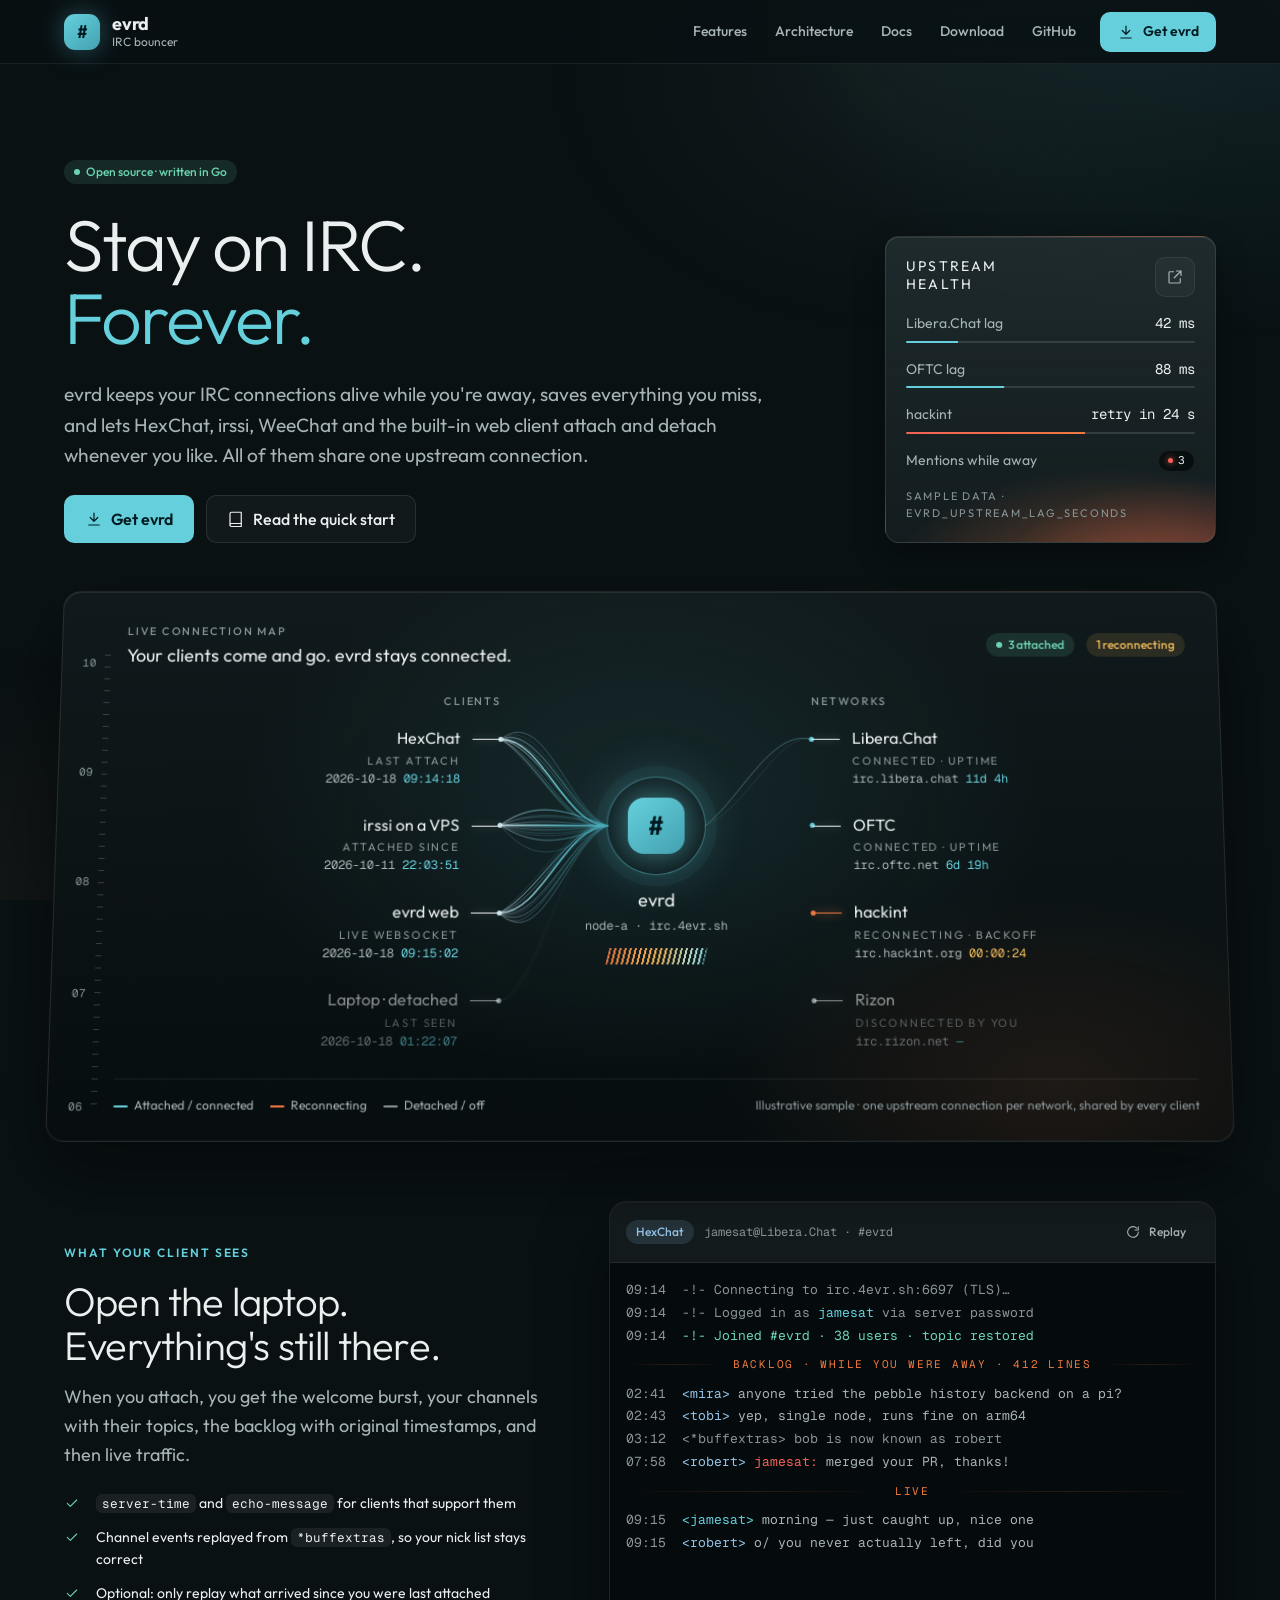
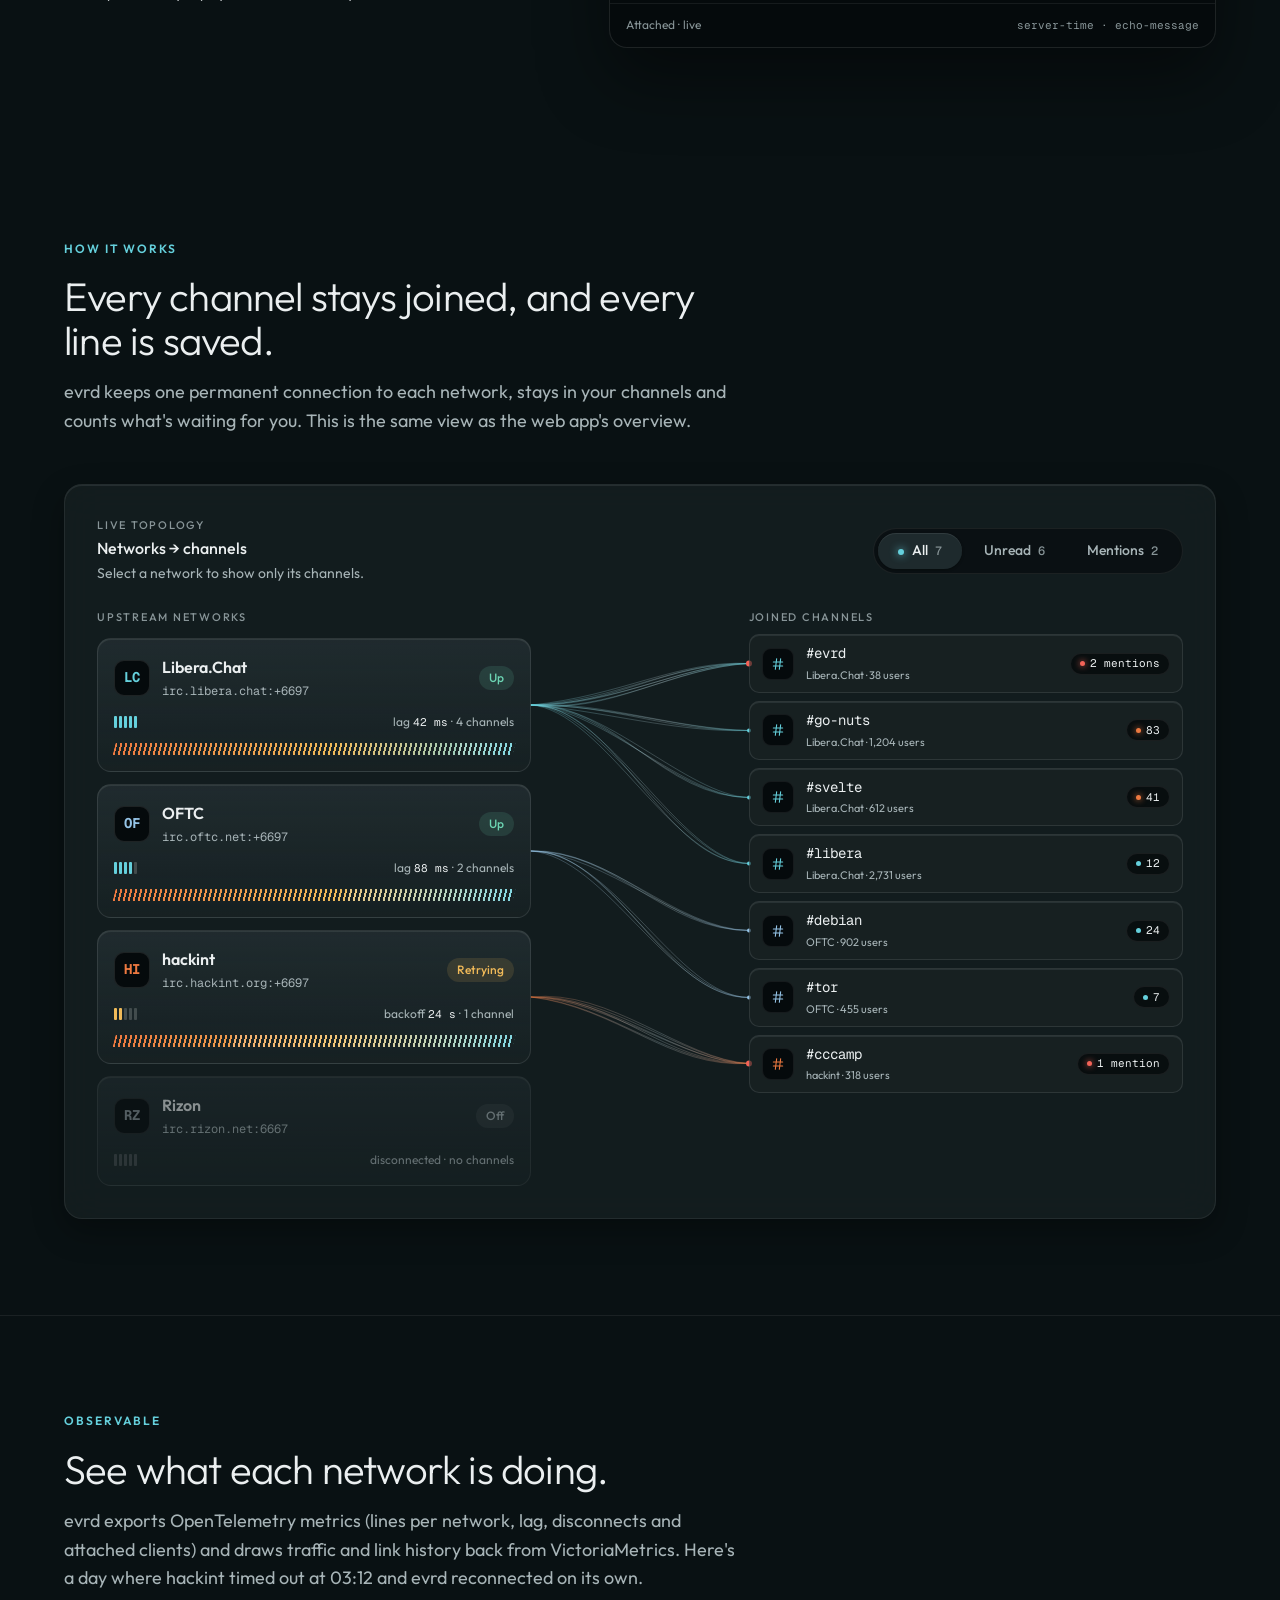
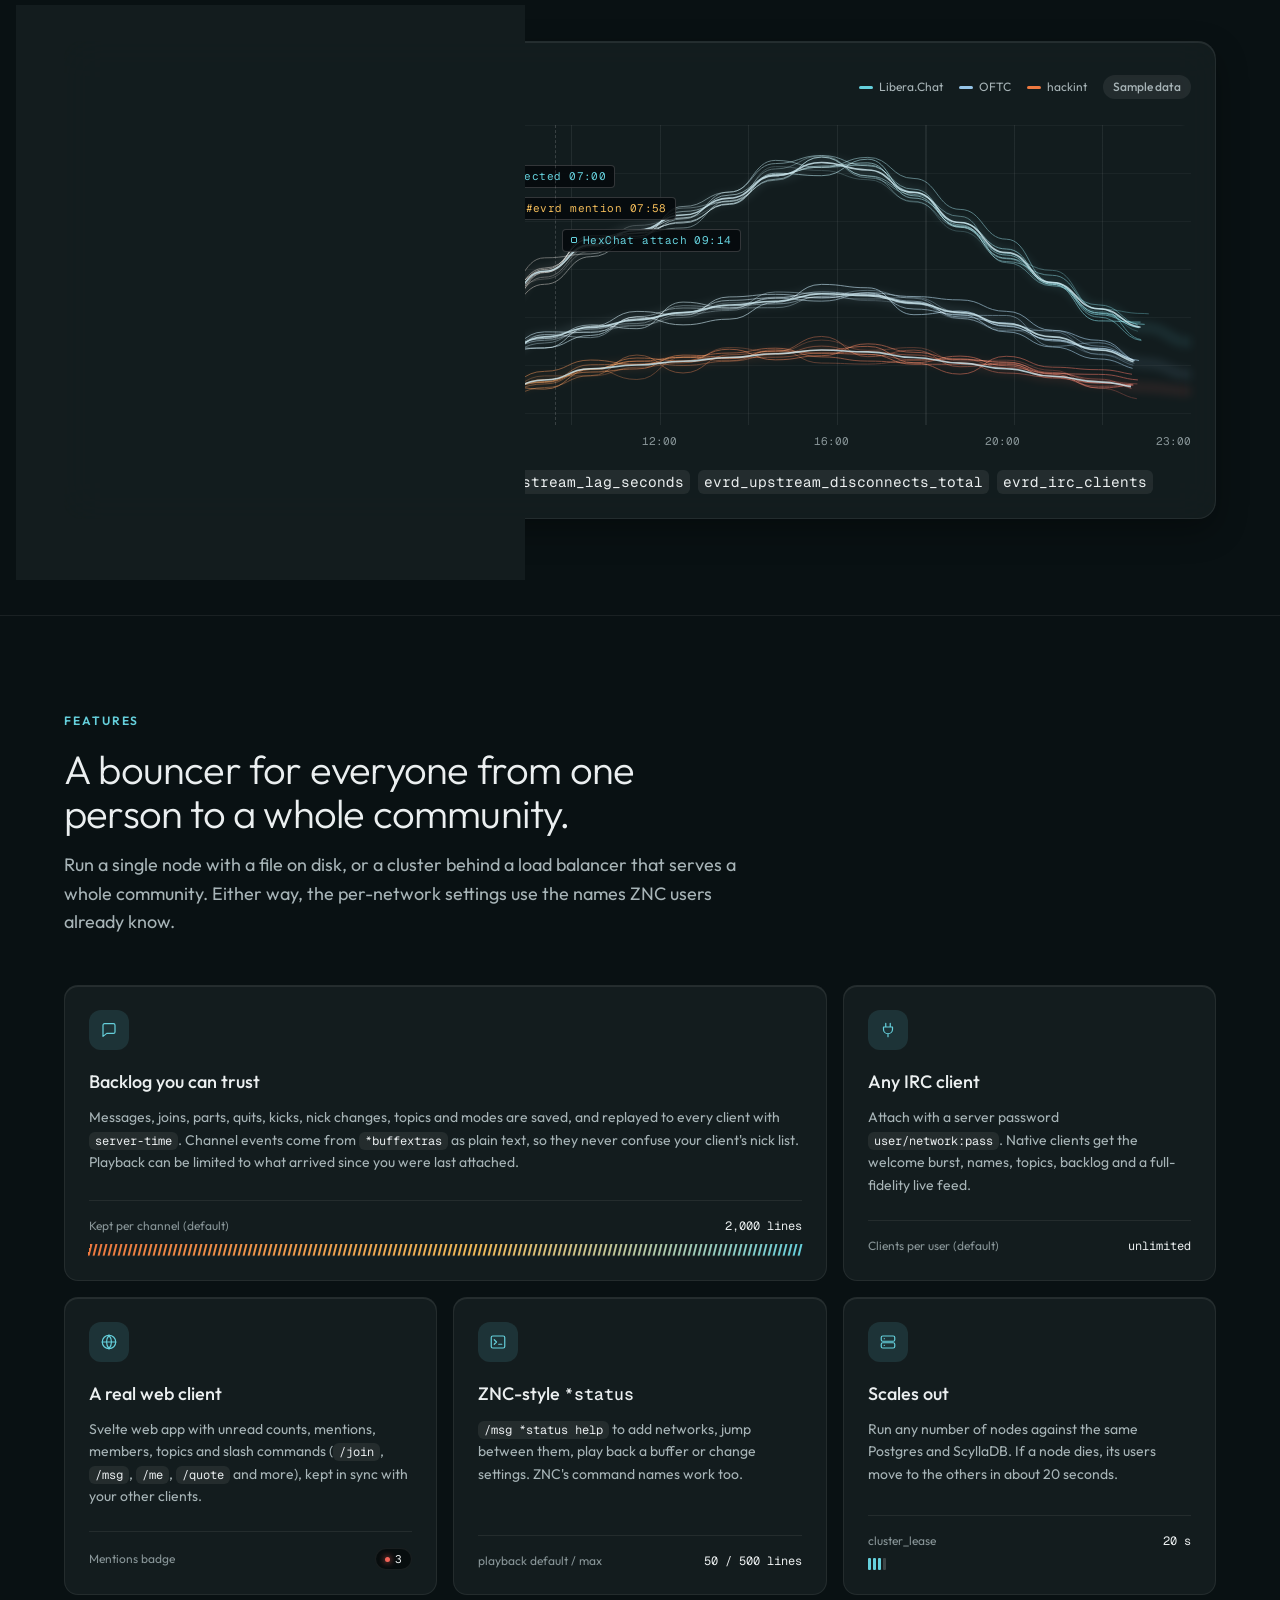
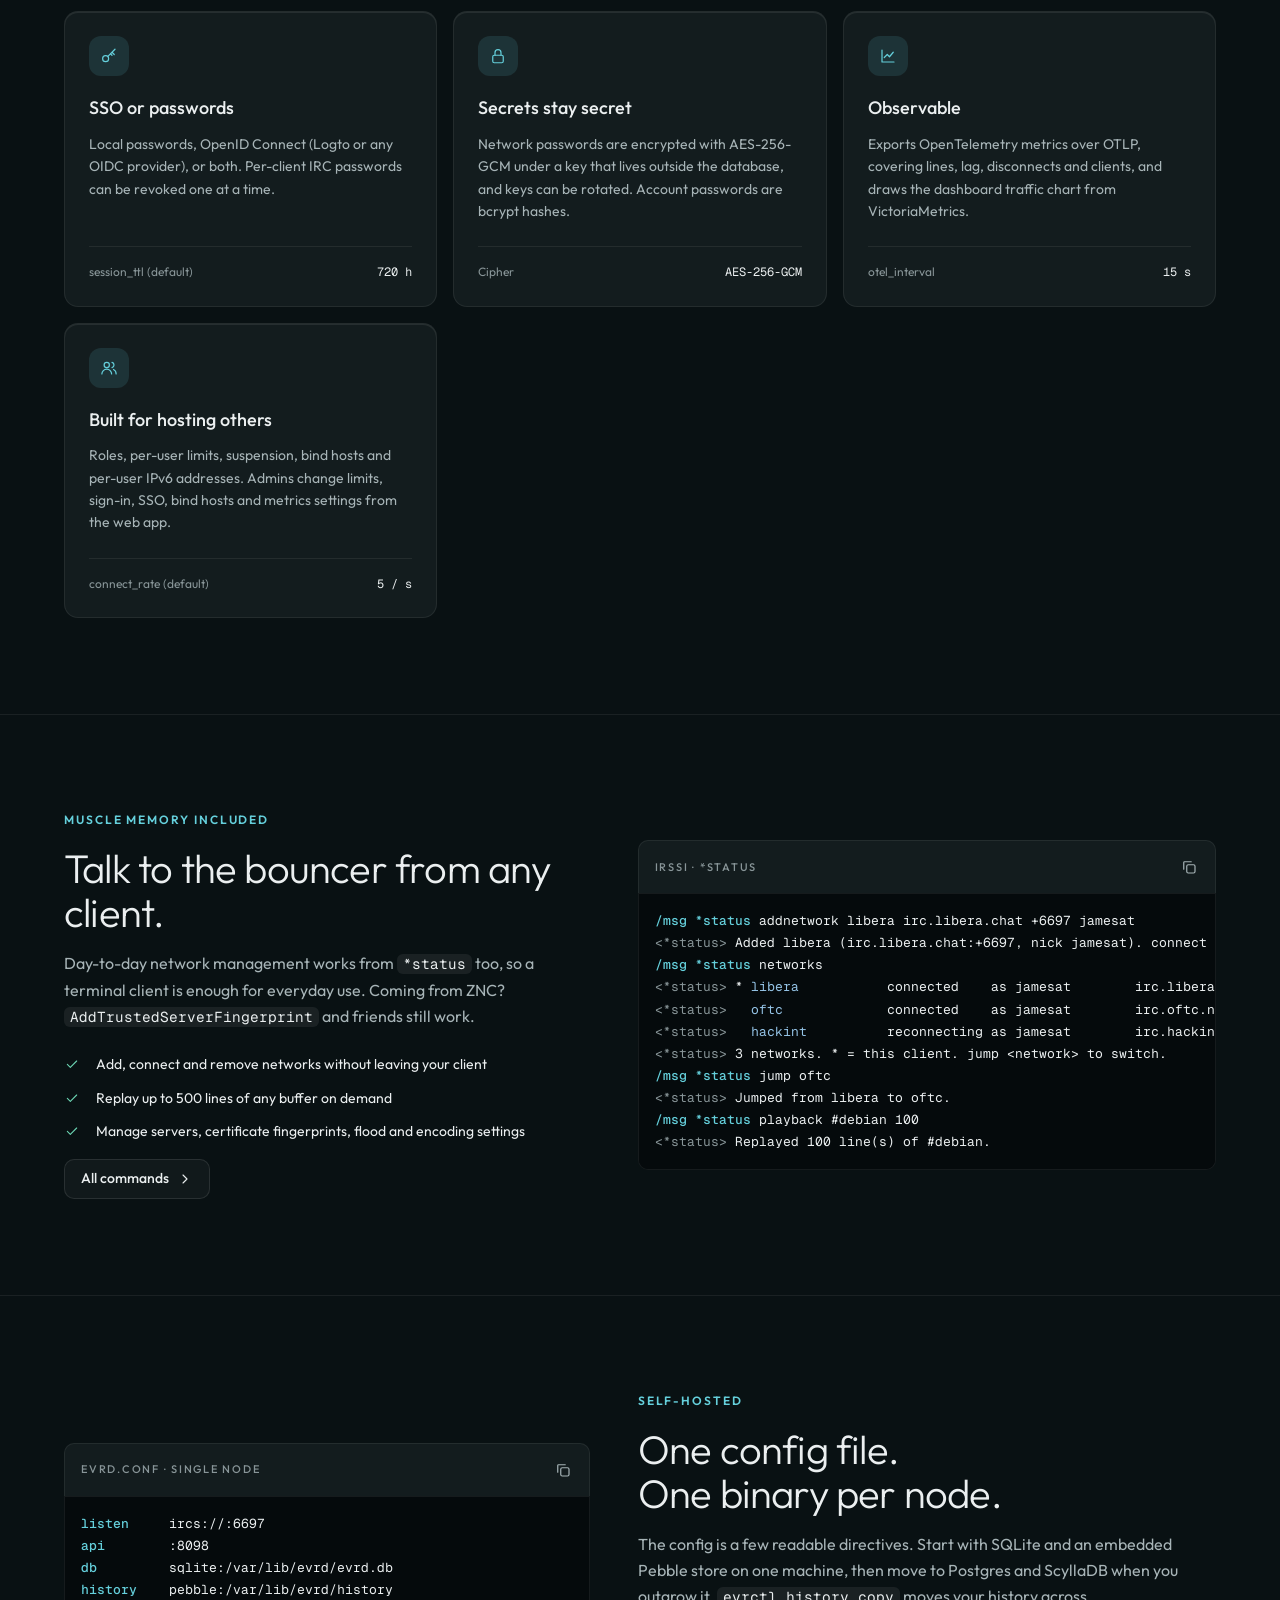
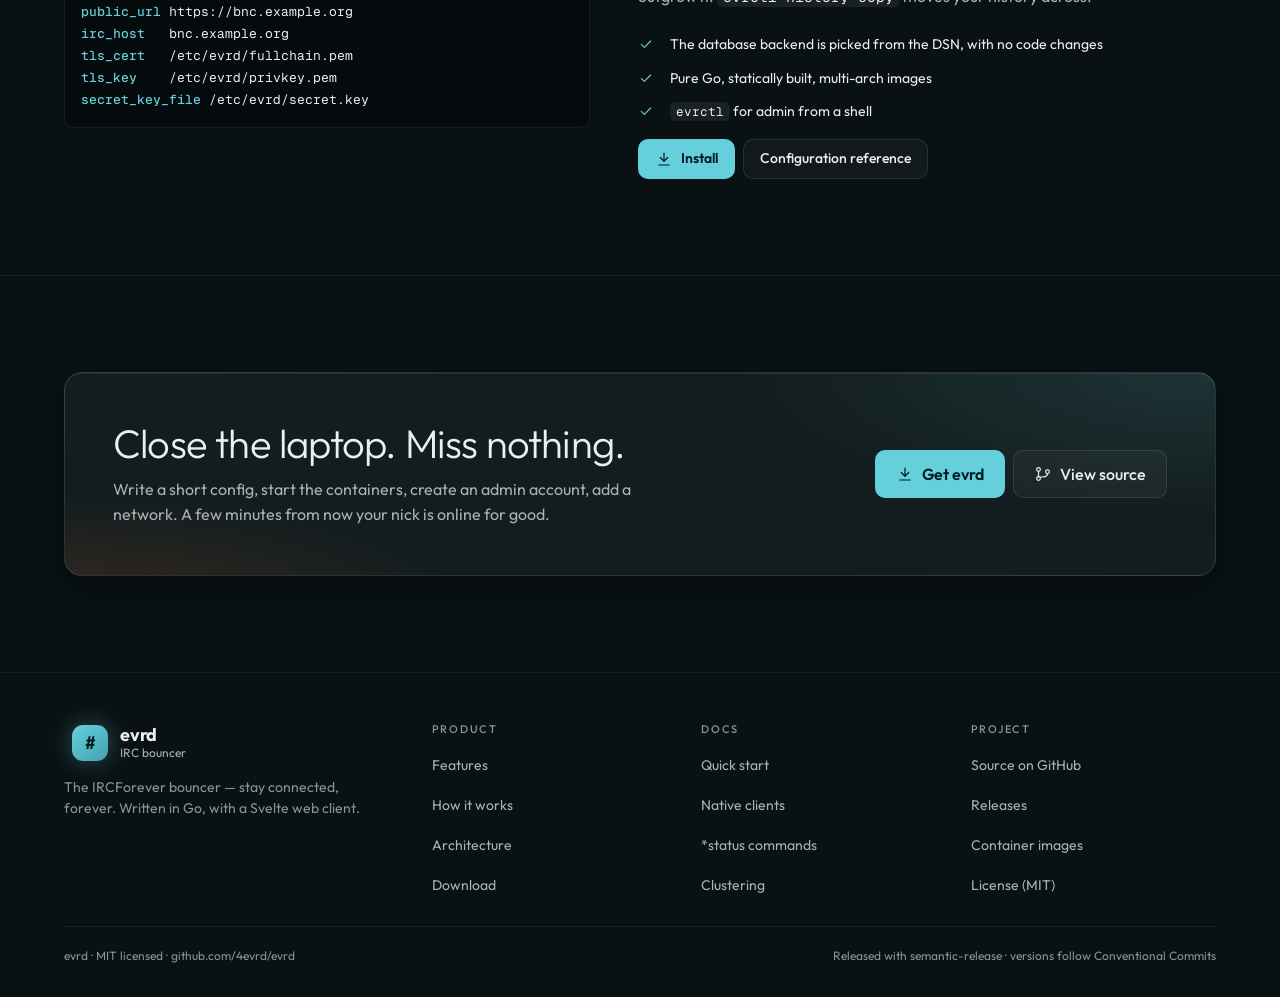
==== commit 62fd46cd: "fix: correct the site against the evrd code Architecture: failover and drain timing, owner lookup, c" ====
--- a/index.html
+++ b/index.html
@@ -222,7 +222,7 @@
       <div class="section-intro">
         <span class="eyebrow">Observable</span>
         <h2 class="h2-site" id="traffic-h">See what each network is doing.</h2>
-        <p>evrd exports OpenTelemetry metrics and draws them back from VictoriaMetrics: lines per network, lag, disconnects and attached clients. Here's a day where hackint timed out at 03:12 and evrd reconnected on its own.</p>
+        <p>evrd exports OpenTelemetry metrics (lines per network, lag, disconnects and attached clients) and draws traffic and link history back from VictoriaMetrics. Here's a day where hackint timed out at 03:12 and evrd reconnected on its own.</p>
       </div>
       <section class="card" aria-labelledby="chart-h">
         <div class="section-head">
@@ -260,7 +260,7 @@
       <div class="section-intro">
         <span class="eyebrow">Features</span>
         <h2 class="h2-site" id="feat-h">A bouncer for everyone from one person to a whole community.</h2>
-        <p>Run a single node with a file on disk, or a cluster behind a load balancer that serves a whole community. Either way, the settings are the ones ZNC users already know.</p>
+        <p>Run a single node with a file on disk, or a cluster behind a load balancer that serves a whole community. Either way, the per-network settings use the names ZNC users already know.</p>
       </div>
 
       <div class="feature-grid">
@@ -321,8 +321,8 @@
         <article class="feature">
           <span class="ic"><i data-icon="users"></i></span>
           <h3>Built for hosting others</h3>
-          <p>Roles, per-user limits, suspension, bind hosts and per-user IPv6 addresses. Admins can edit most of <span class="code">evrd.conf</span> from the web app.</p>
-          <div class="meta"><div class="od-row"><span>connect_rate (example)</span><span class="v">5 / s</span></div></div>
+          <p>Roles, per-user limits, suspension, bind hosts and per-user IPv6 addresses. Admins change limits, sign-in, SSO, bind hosts and metrics settings from the web app.</p>
+          <div class="meta"><div class="od-row"><span>connect_rate (default)</span><span class="v">5 / s</span></div></div>
         </article>
       </div>
     </div>
@@ -334,7 +334,7 @@
       <div class="copy">
         <span class="eyebrow">Muscle memory included</span>
         <h2 class="h2-site" id="status-h">Talk to the bouncer from any client.</h2>
-        <p>Everything the web app does, <span class="code">*status</span> does too, so a terminal client is all you need. Coming from ZNC? <span class="code">AddTrustedServerFingerprint</span> and friends still work.</p>
+        <p>Day-to-day network management works from <span class="code">*status</span> too, so a terminal client is enough for everyday use. Coming from ZNC? <span class="code">AddTrustedServerFingerprint</span> and friends still work.</p>
         <ul class="checks">
           <li><i data-icon="check" class="i-sm"></i><span>Add, connect and remove networks without leaving your client</span></li>
           <li><i data-icon="check" class="i-sm"></i><span>Replay up to 500 lines of any buffer on demand</span></li>
@@ -345,15 +345,16 @@
       <div class="codeblock">
         <div class="cb-head"><span class="caps">irssi · *status</span><button class="copy-btn" type="button" data-copy="/msg *status addnetwork libera irc.libera.chat +6697 jamesat" aria-label="Copy command" data-label="Copy command"><i data-icon="copy"></i></button></div>
 <pre class="snippet"><b>/msg *status</b> addnetwork libera irc.libera.chat +6697 jamesat
-<span class="c">-*status- Added libera (irc.libera.chat:+6697, nick jamesat). connect libera to bring it online, then jump libera.</span>
+<span class="c">&lt;*status&gt;</span> Added libera (irc.libera.chat:+6697, nick jamesat). connect libera to bring it online, then jump libera.
 <b>/msg *status</b> networks
-<span class="c">-*status- </span>* <em>libera</em>  connected     as jamesat  irc.libera.chat:+6697 · 4 channels
-<span class="c">-*status- </span>  <em>oftc</em>    connected     as jamesat  irc.oftc.net:+6697 · 2 channels
-<span class="c">-*status- </span>  <em>hackint</em> reconnecting  as jamesat  irc.hackint.org:+6697 · 1 channel
+<span class="c">&lt;*status&gt;</span> * <em>libera</em>           connected    as jamesat        irc.libera.chat:+6697 · 4 channels
+<span class="c">&lt;*status&gt;</span>   <em>oftc</em>             connected    as jamesat        irc.oftc.net:+6697 · 2 channels
+<span class="c">&lt;*status&gt;</span>   <em>hackint</em>          reconnecting as jamesat        irc.hackint.org:+6697 · 1 channel
+<span class="c">&lt;*status&gt;</span> 3 networks. * = this client. jump &lt;network&gt; to switch.
 <b>/msg *status</b> jump oftc
-<span class="c">-*status- Jumped from libera to oftc.</span>
+<span class="c">&lt;*status&gt;</span> Jumped from libera to oftc.
 <b>/msg *status</b> playback #debian 100
-<span class="c">-*status- Replayed 100 line(s) of #debian.</span></pre>
+<span class="c">&lt;*status&gt;</span> Replayed 100 line(s) of #debian.</pre>
       </div>
     </div>
   </section>
@@ -393,7 +394,7 @@
       <div class="cta-band">
         <div>
           <h2 class="h2-site" id="cta-h">Close the laptop. Miss nothing.</h2>
-          <p>Pull the image, create an admin account, add a network. Five minutes from now your nick is online for good.</p>
+          <p>Write a short config, start the containers, create an admin account, add a network. A few minutes from now your nick is online for good.</p>
         </div>
         <div class="od-cluster">
           <a class="btn btn-primary btn-lg" href="download.html#install"><i data-icon="download"></i>Get evrd</a>
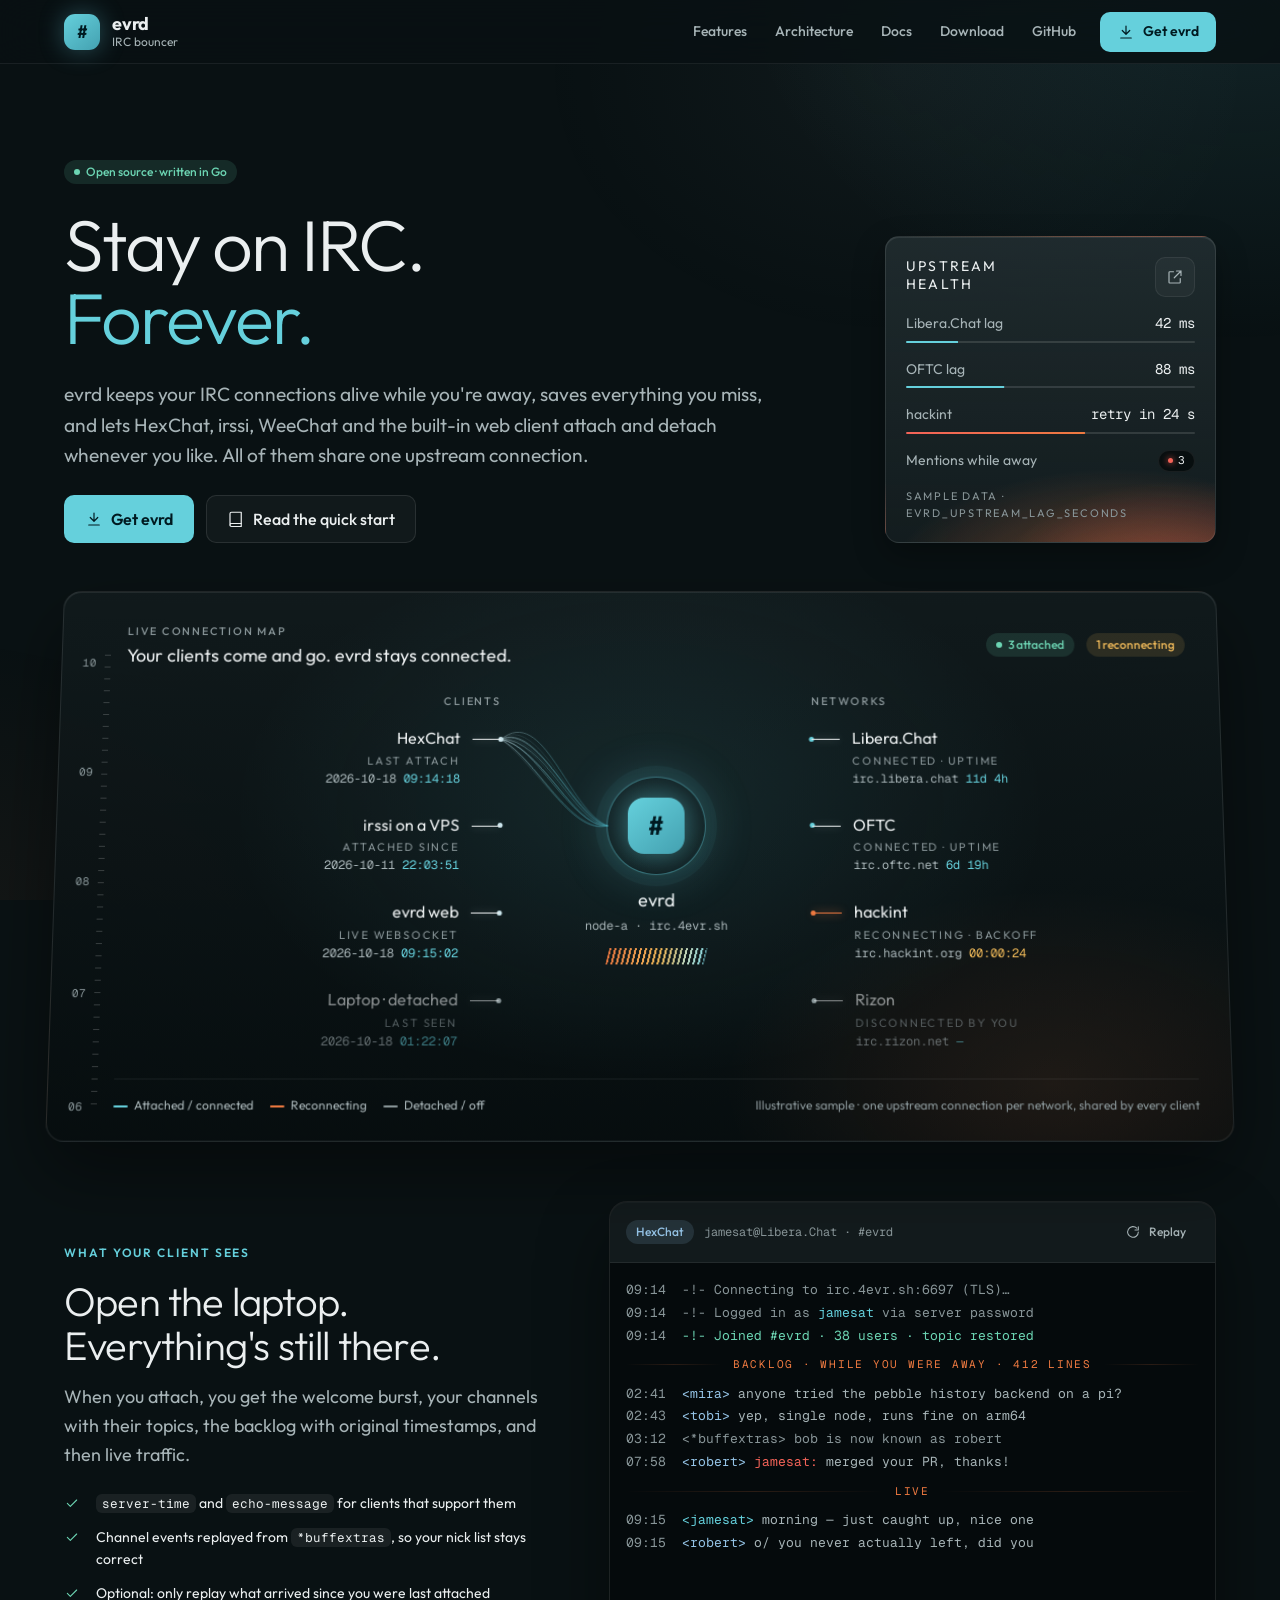
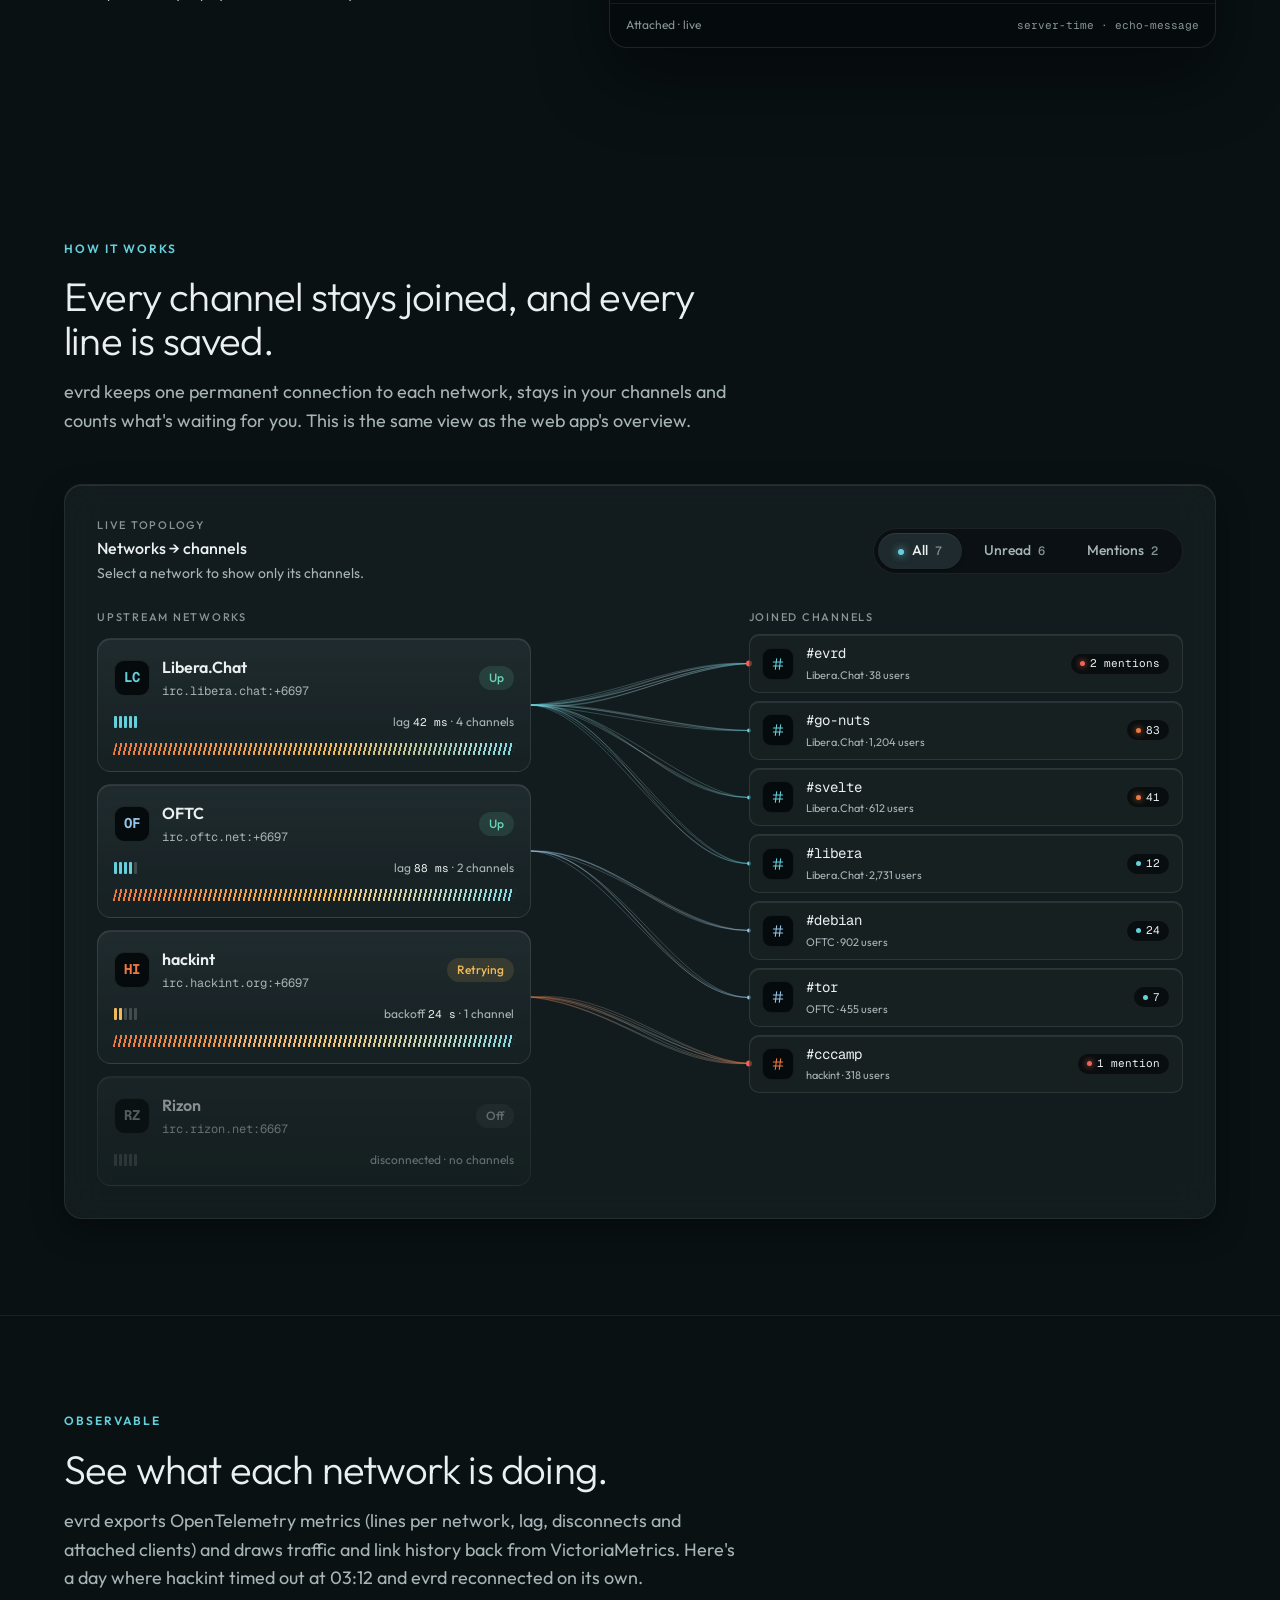
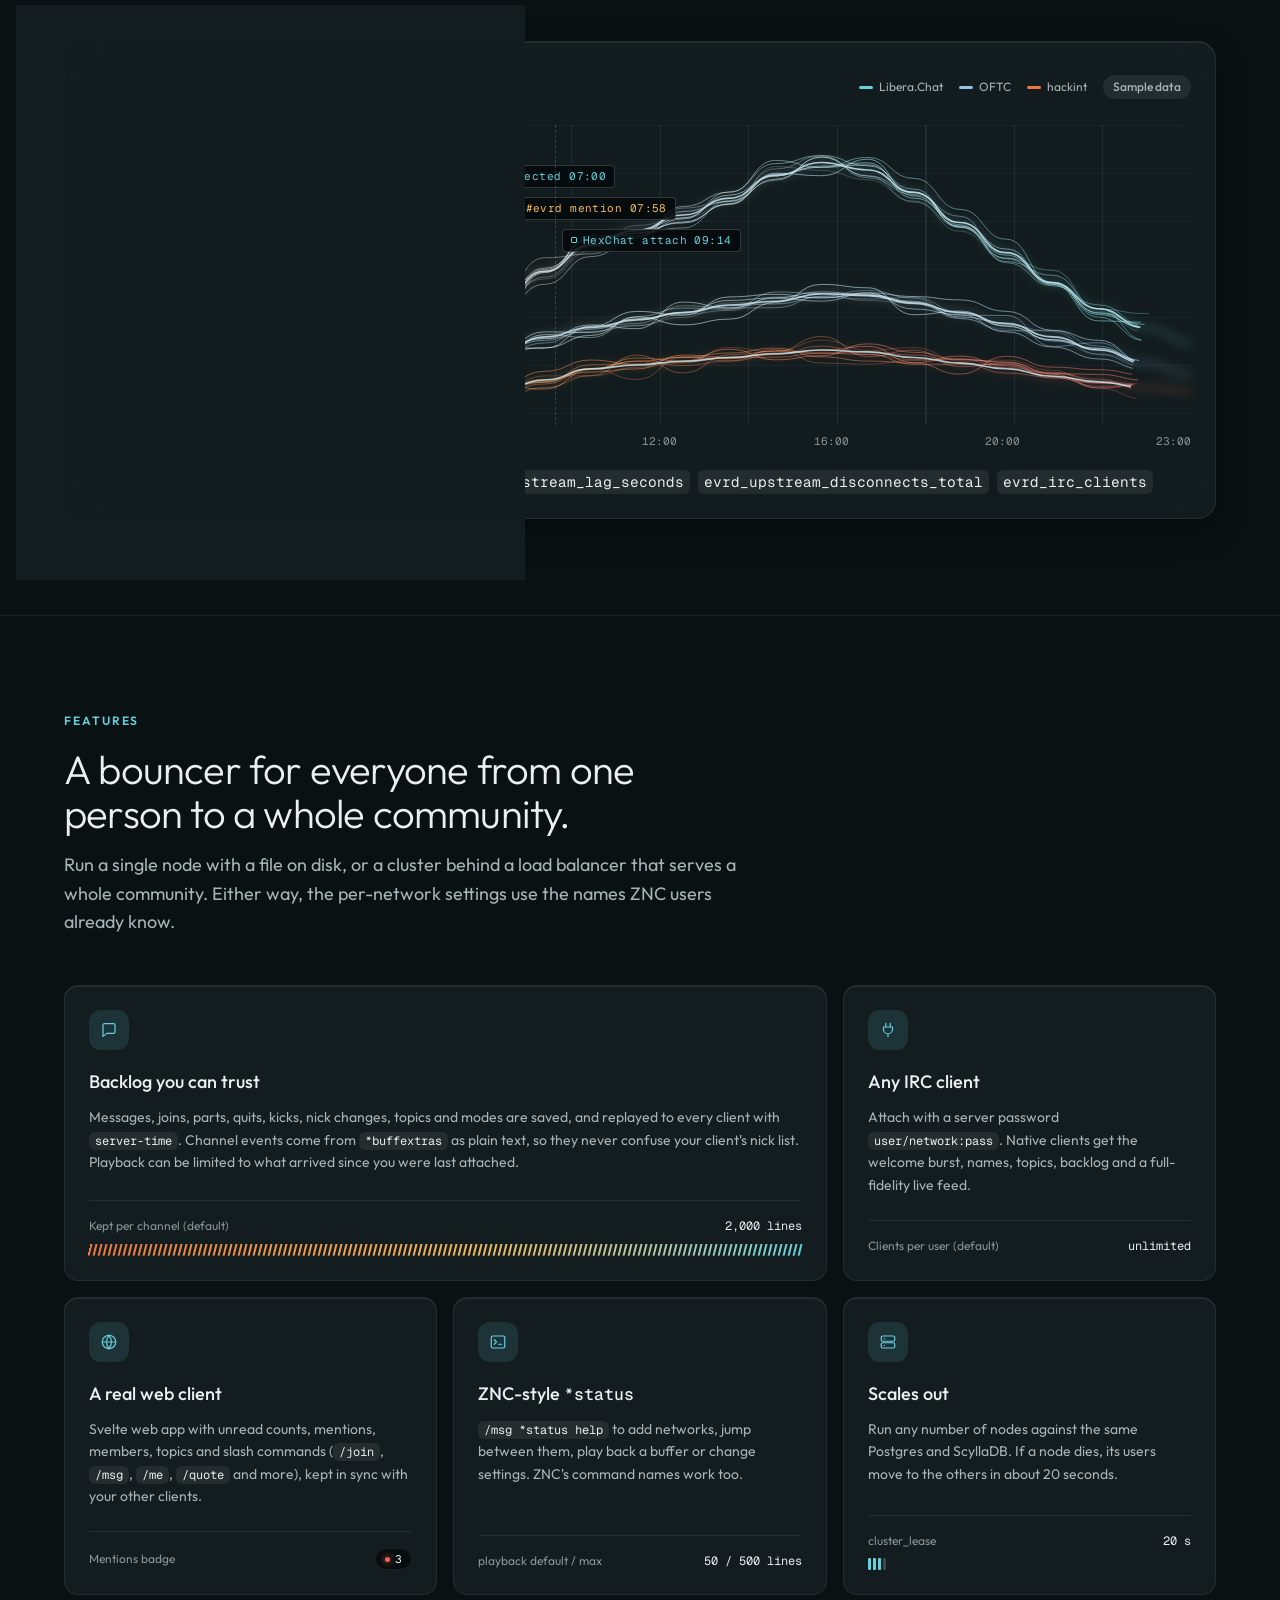
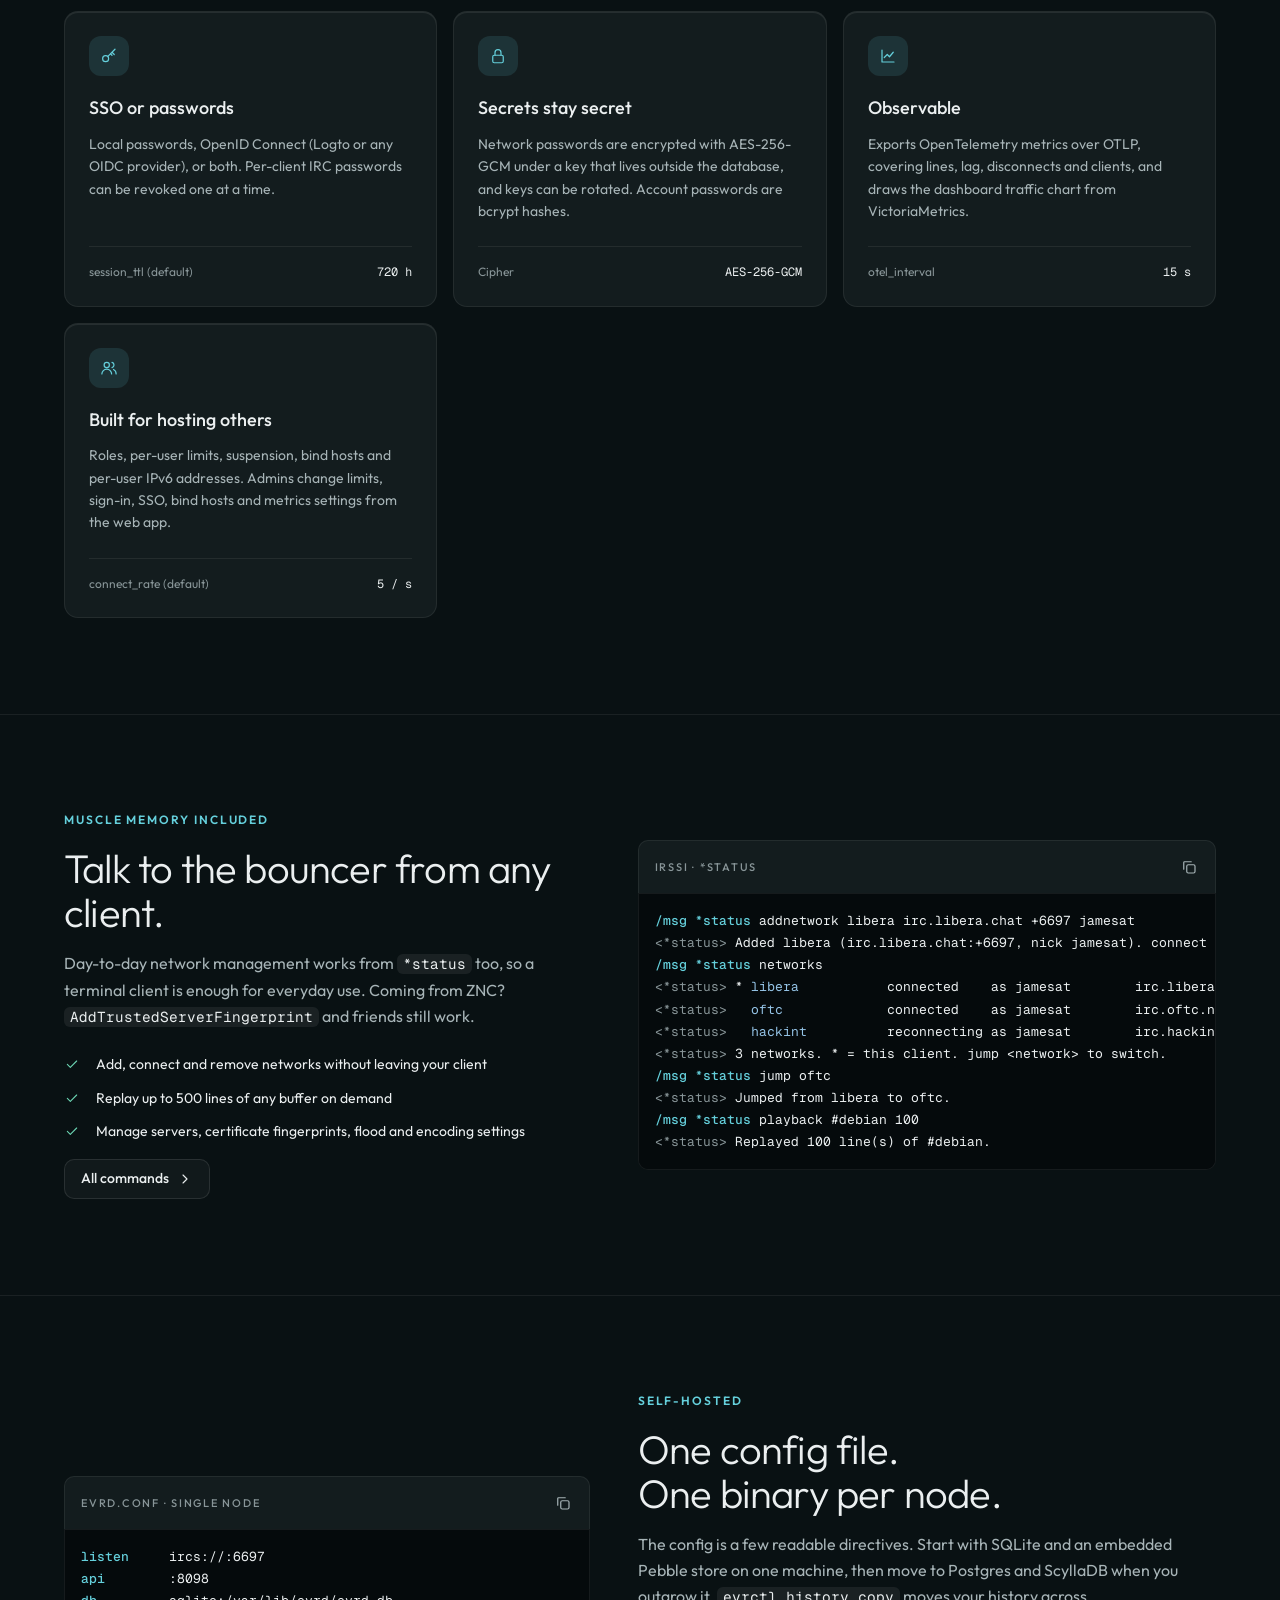
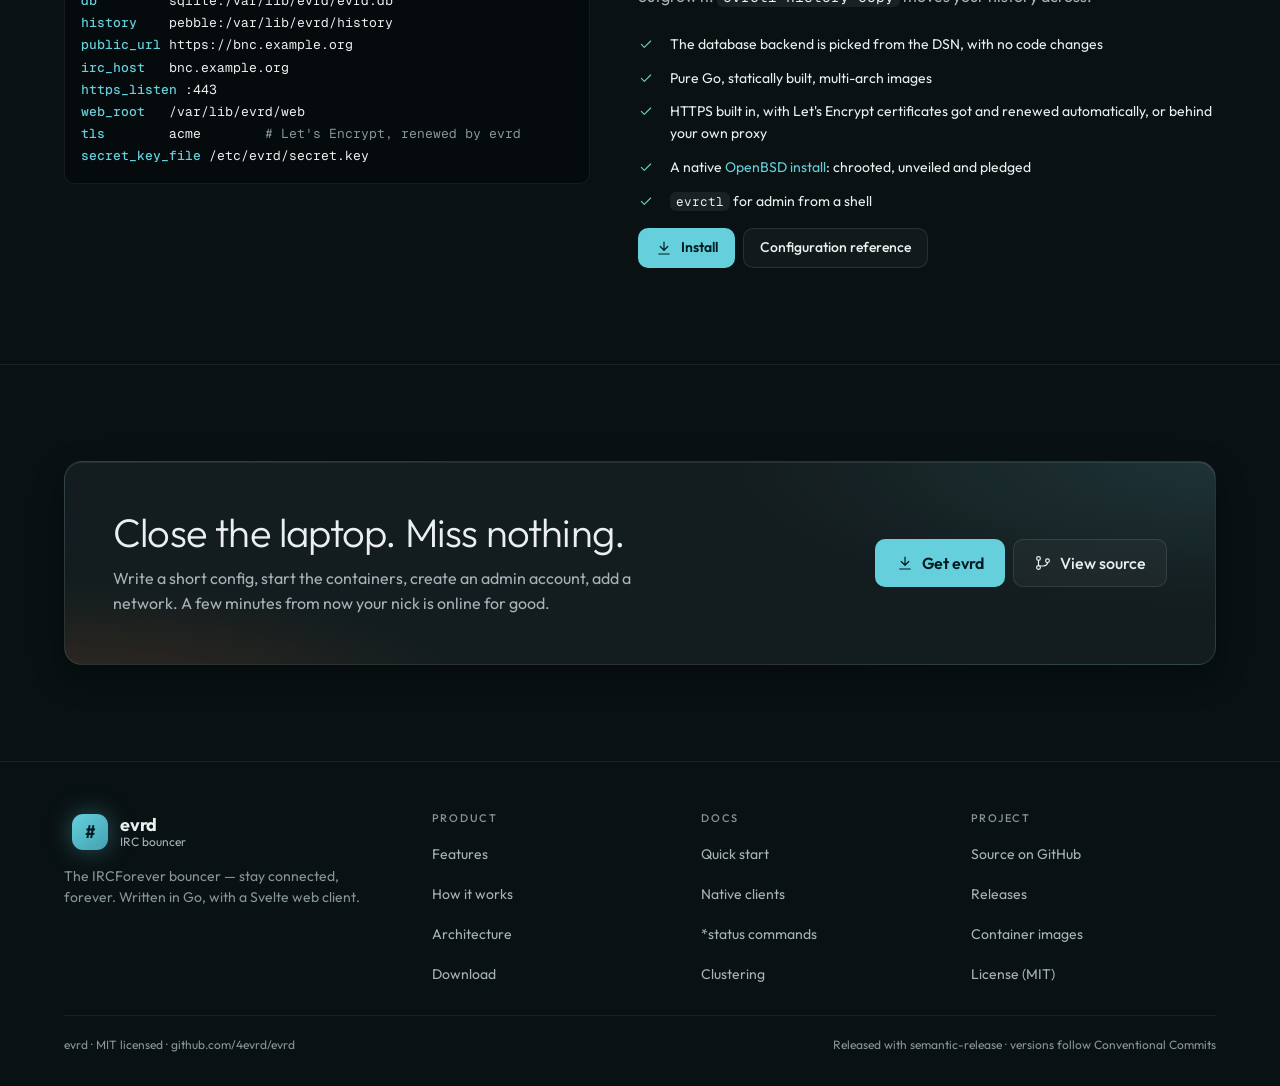
==== commit 808d4328: "docs: OpenBSD install, HTTPS and certificates, release archives Co-Authored-By: Claude Opus 5.5 <nor" ====
--- a/index.html
+++ b/index.html
@@ -370,8 +370,9 @@
 <b>history</b>    pebble:/var/lib/evrd/history
 <b>public_url</b> https://bnc.example.org
 <b>irc_host</b>   bnc.example.org
-<b>tls_cert</b>   /etc/evrd/fullchain.pem
-<b>tls_key</b>    /etc/evrd/privkey.pem
+<b>https_listen</b> :443
+<b>web_root</b>   /var/lib/evrd/web
+<b>tls</b>        acme        <span class="c"># Let's Encrypt, renewed by evrd</span>
 <b>secret_key_file</b> /etc/evrd/secret.key</pre>
       </div>
       <div class="copy">
@@ -381,6 +382,8 @@
         <ul class="checks">
           <li><i data-icon="check" class="i-sm"></i><span>The database backend is picked from the DSN, with no code changes</span></li>
           <li><i data-icon="check" class="i-sm"></i><span>Pure Go, statically built, multi-arch images</span></li>
+          <li><i data-icon="check" class="i-sm"></i><span>HTTPS built in, with Let's Encrypt certificates got and renewed automatically, or behind your own proxy</span></li>
+          <li><i data-icon="check" class="i-sm"></i><span>A native <a href="docs.html#openbsd">OpenBSD install</a>: chrooted, unveiled and pledged</span></li>
           <li><i data-icon="check" class="i-sm"></i><span><span class="code">evrctl</span> for admin from a shell</span></li>
         </ul>
         <div class="od-cluster"><a class="btn btn-primary" href="download.html#install"><i data-icon="download"></i>Install</a><a class="btn" href="docs.html#configuration">Configuration reference</a></div>
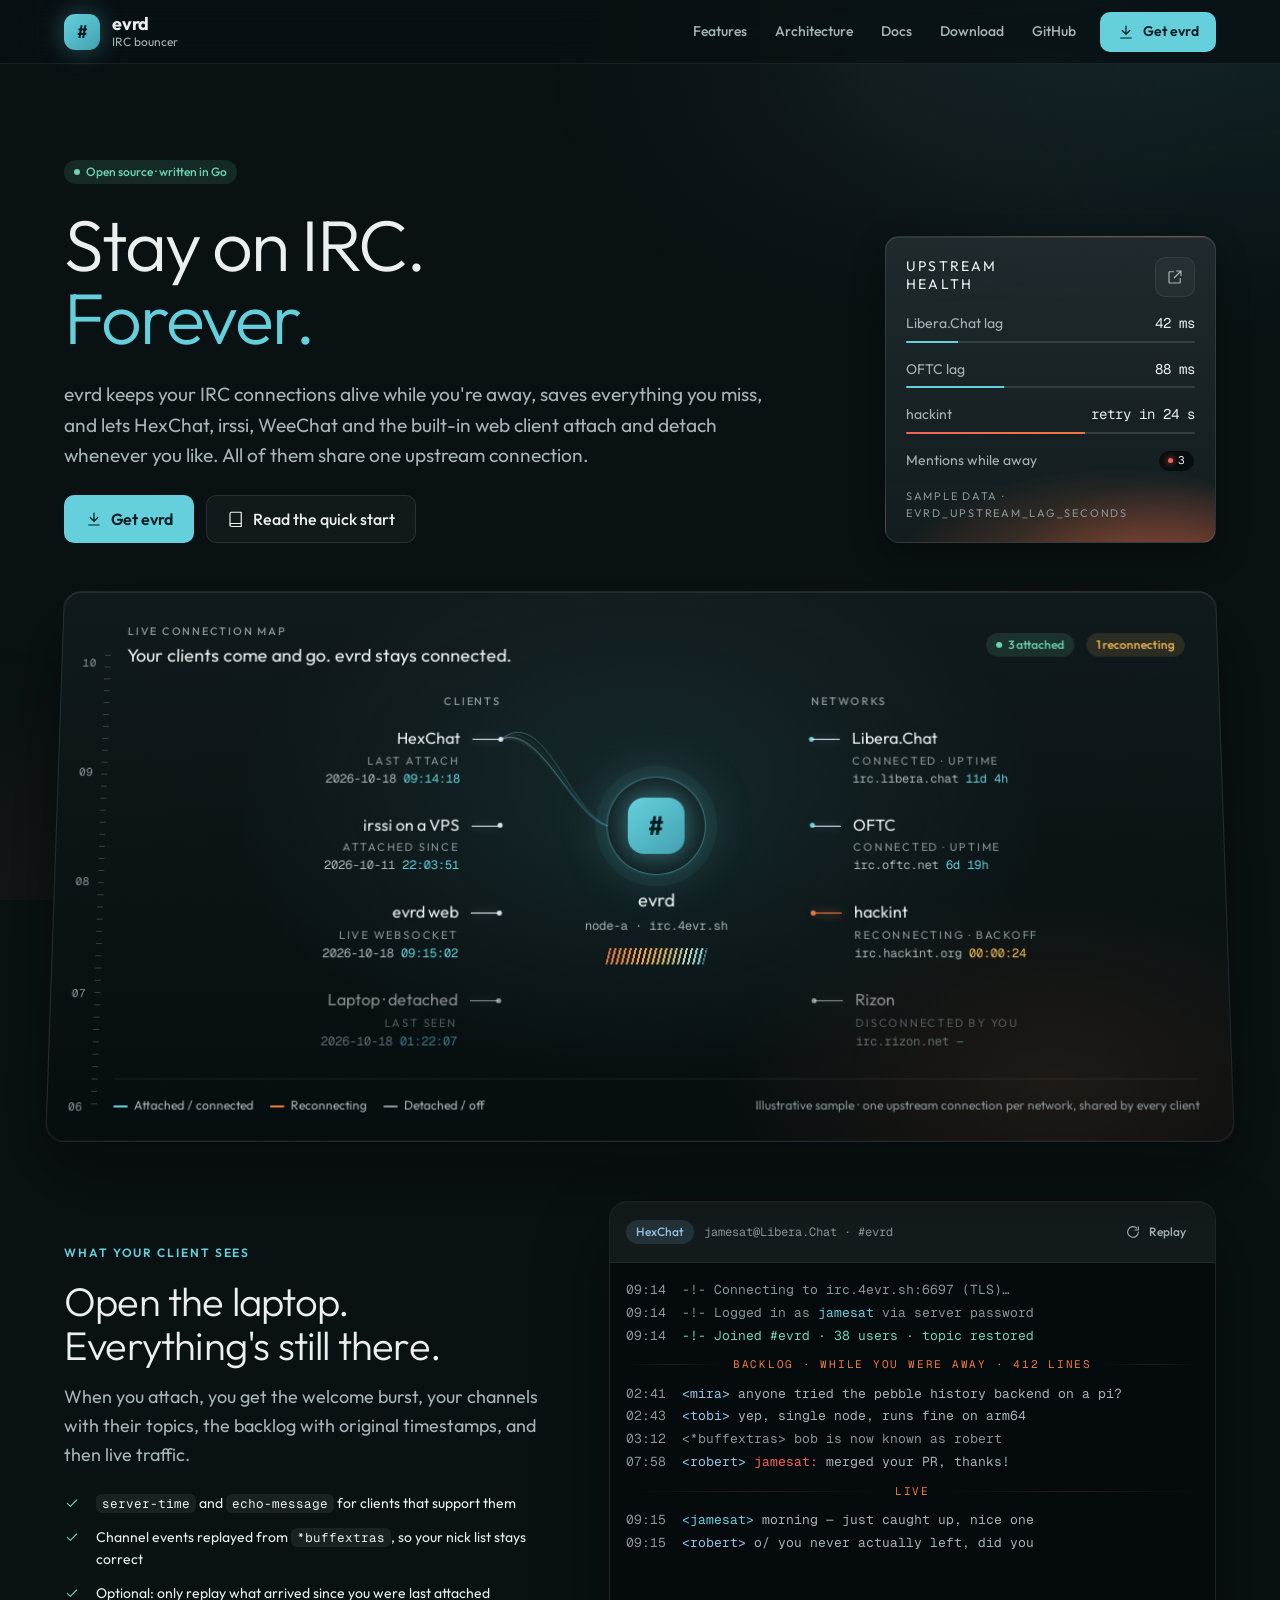
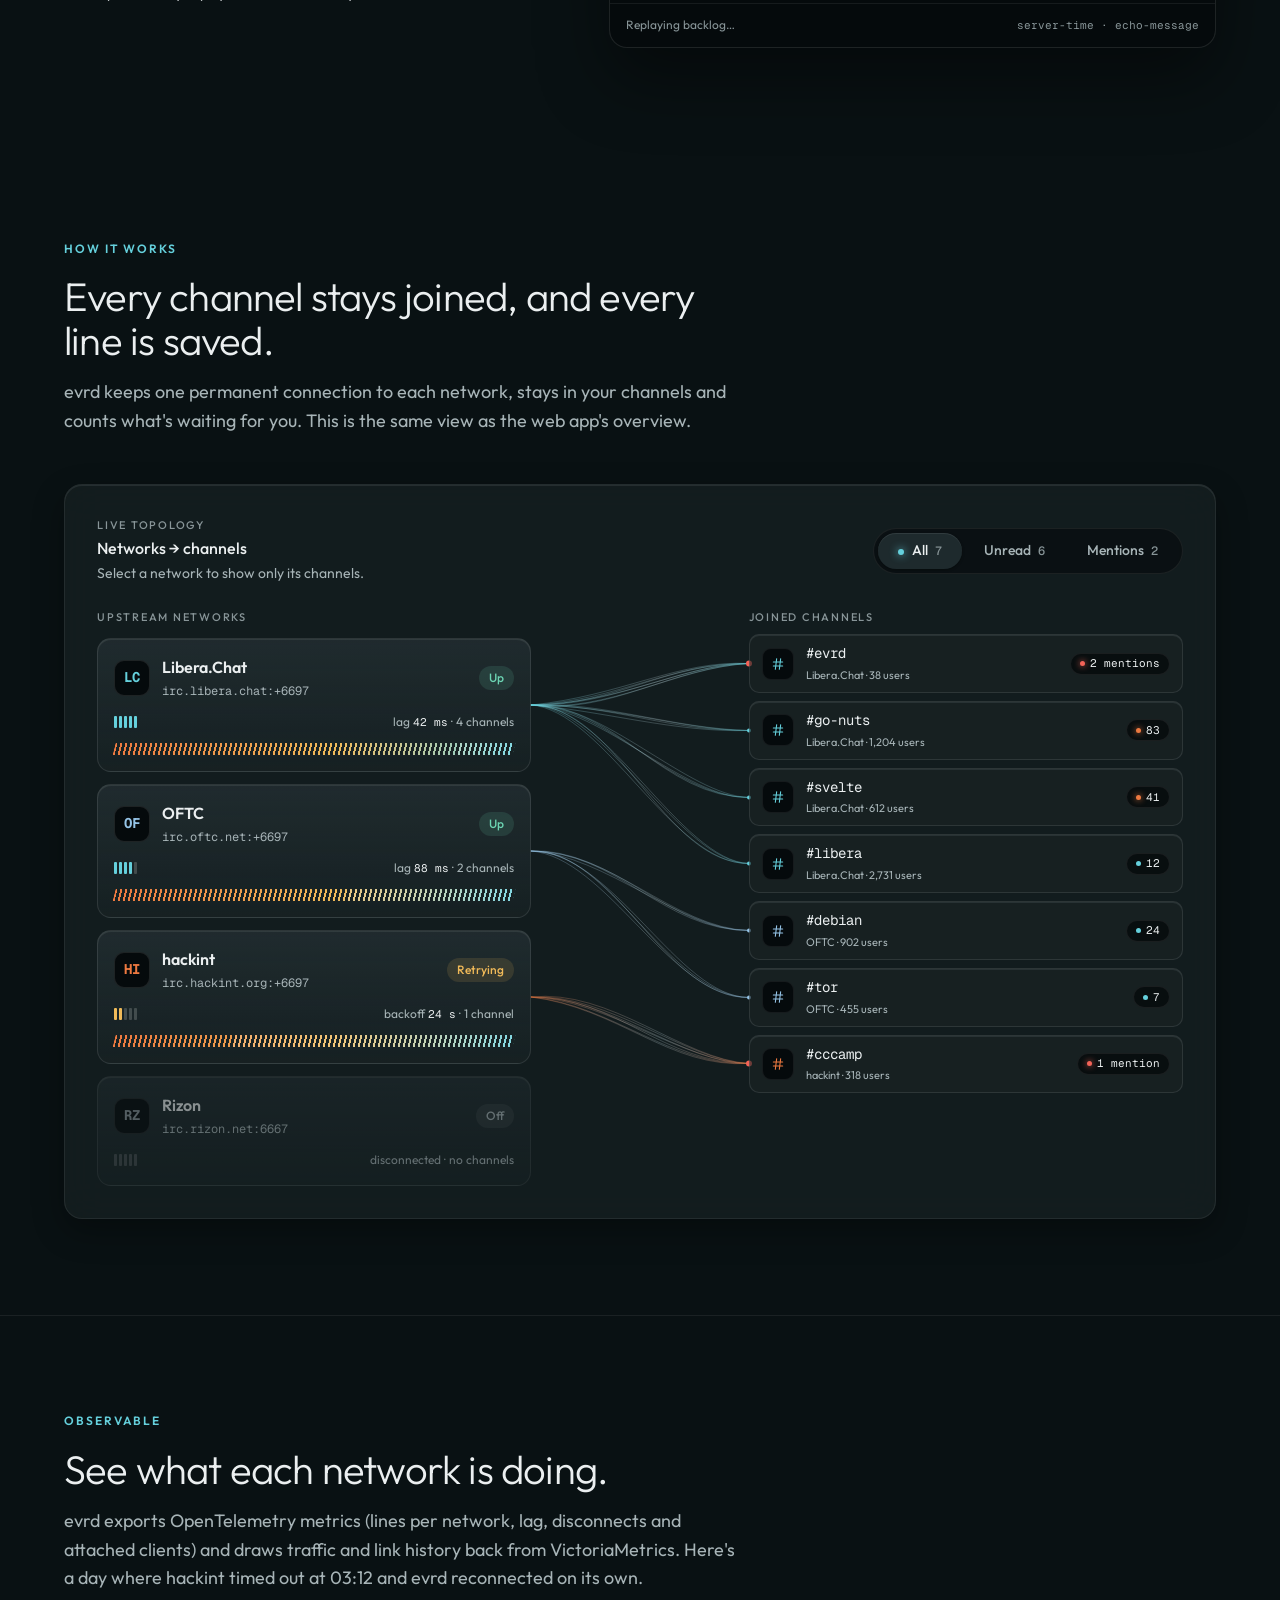
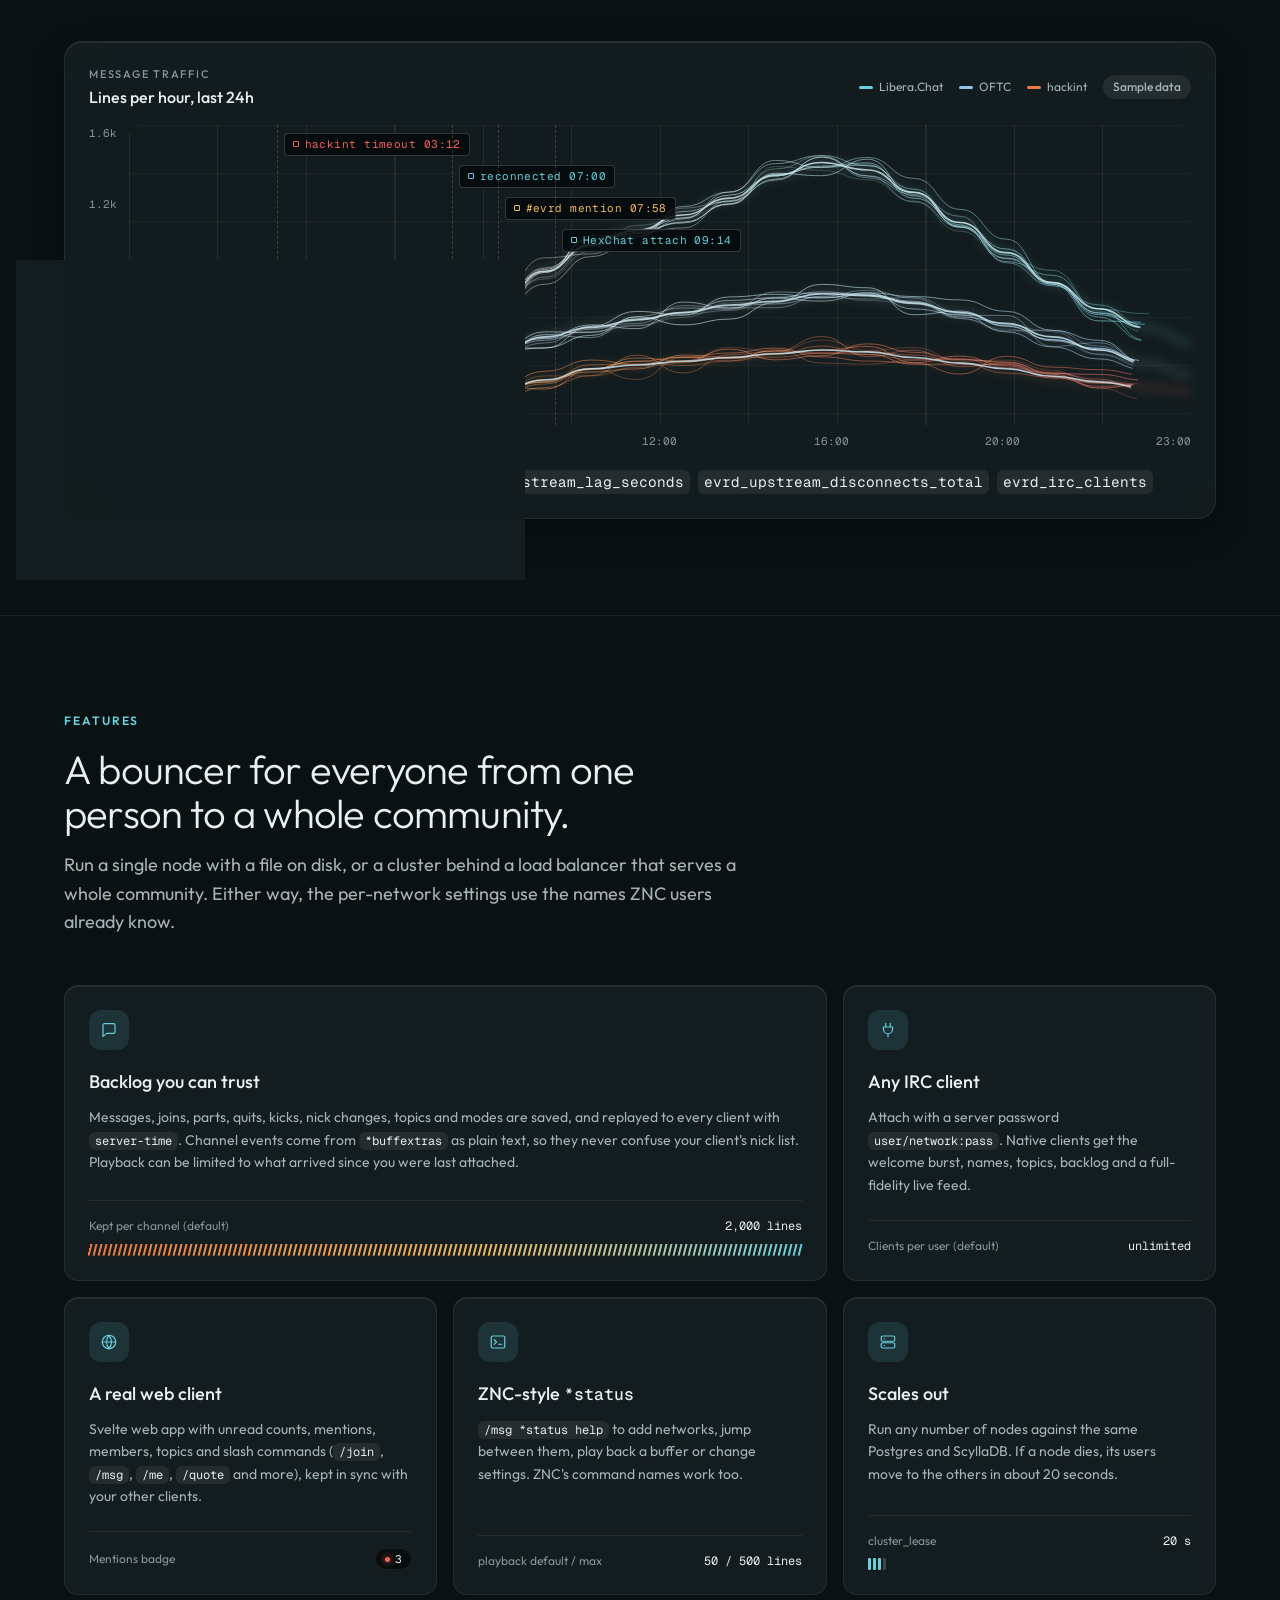
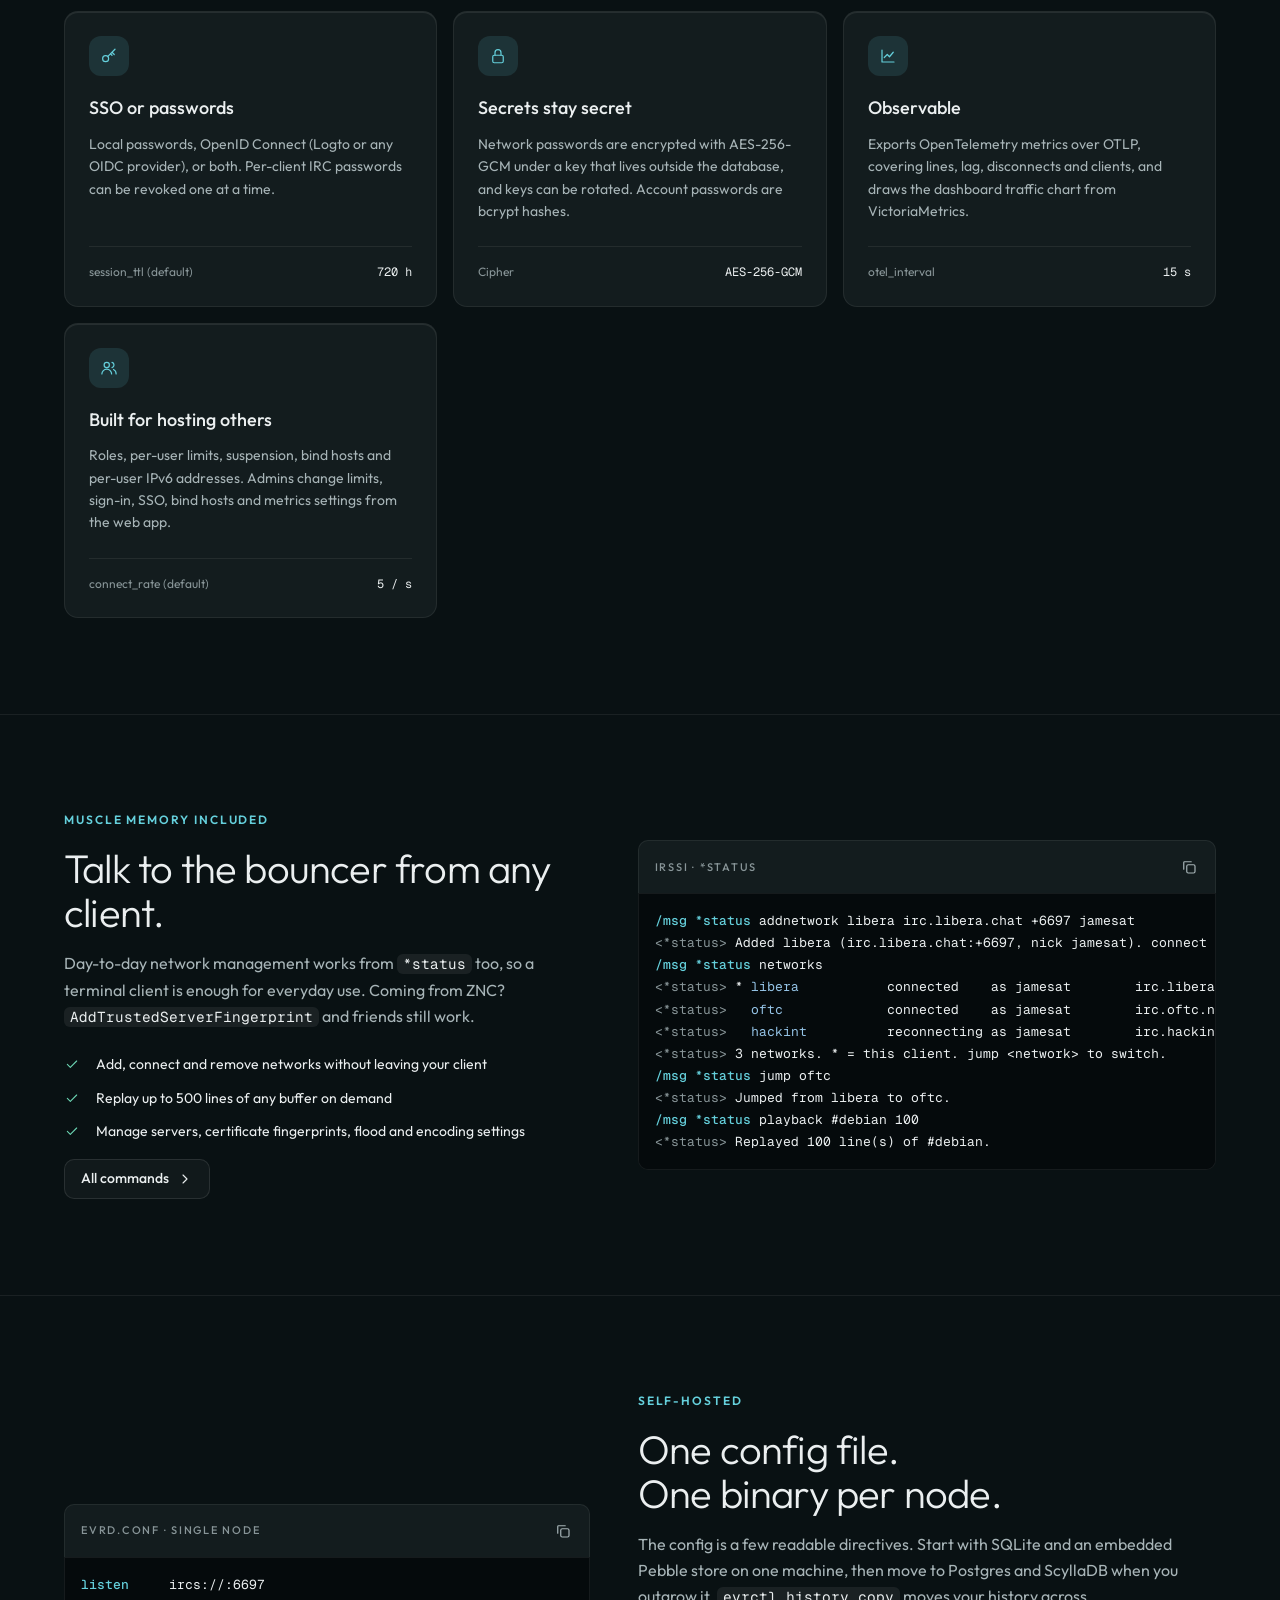
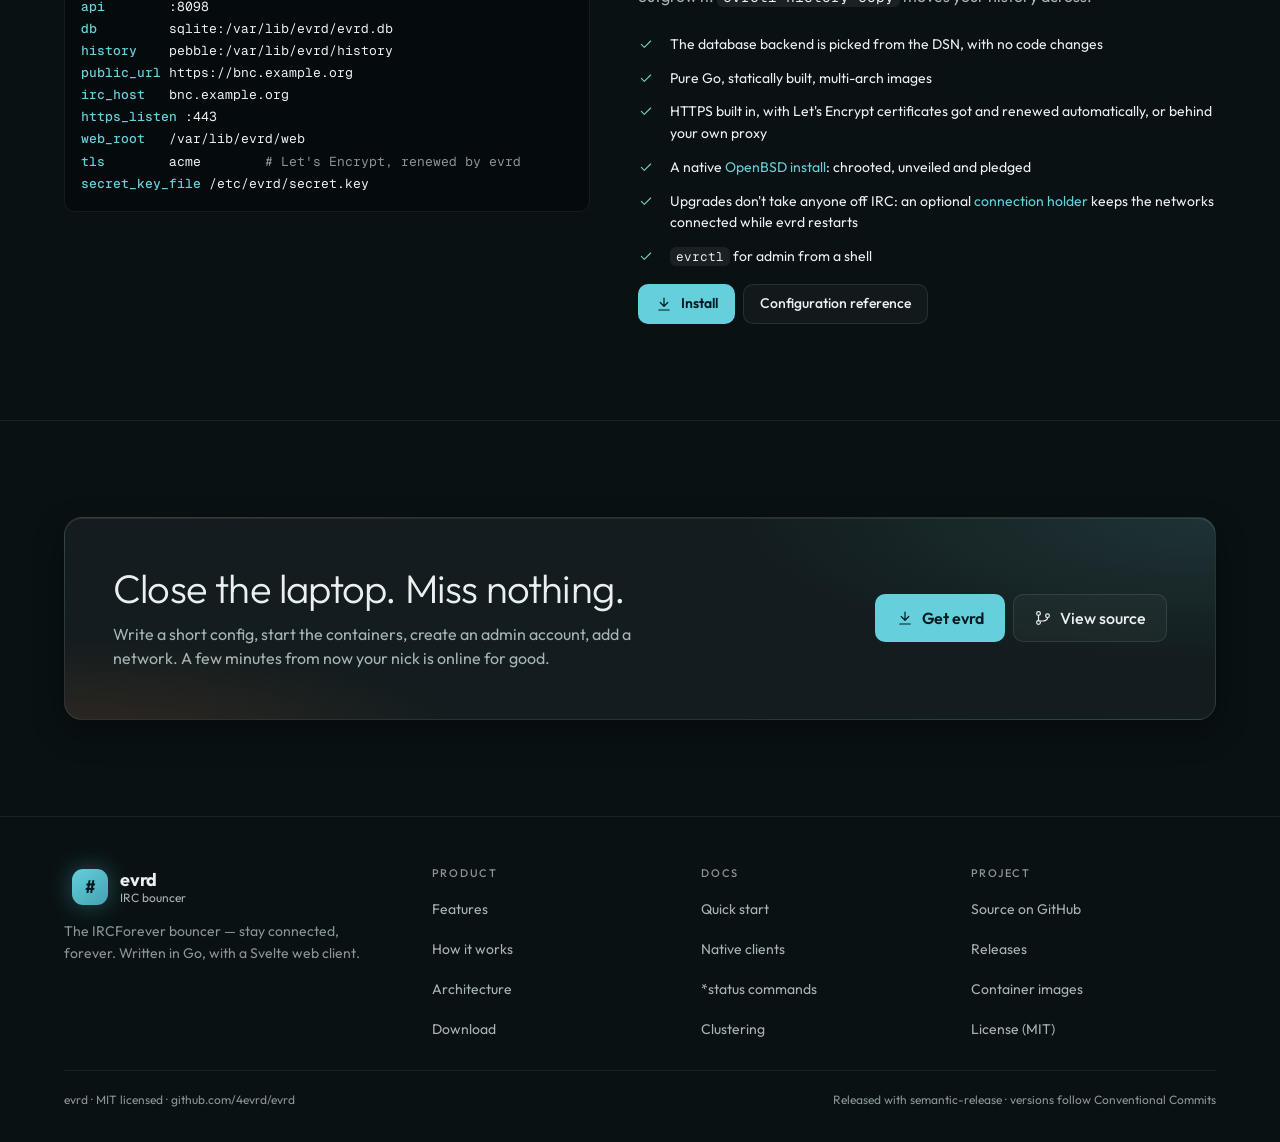
==== commit e45c64cf: "docs: connection holder, certificate reloads, provisioning API A Restarts section on the architectur" ====
--- a/index.html
+++ b/index.html
@@ -384,6 +384,7 @@
           <li><i data-icon="check" class="i-sm"></i><span>Pure Go, statically built, multi-arch images</span></li>
           <li><i data-icon="check" class="i-sm"></i><span>HTTPS built in, with Let's Encrypt certificates got and renewed automatically, or behind your own proxy</span></li>
           <li><i data-icon="check" class="i-sm"></i><span>A native <a href="docs.html#openbsd">OpenBSD install</a>: chrooted, unveiled and pledged</span></li>
+          <li><i data-icon="check" class="i-sm"></i><span>Upgrades don't take anyone off IRC: an optional <a href="architecture.html#restarts">connection holder</a> keeps the networks connected while evrd restarts</span></li>
           <li><i data-icon="check" class="i-sm"></i><span><span class="code">evrctl</span> for admin from a shell</span></li>
         </ul>
         <div class="od-cluster"><a class="btn btn-primary" href="download.html#install"><i data-icon="download"></i>Install</a><a class="btn" href="docs.html#configuration">Configuration reference</a></div>
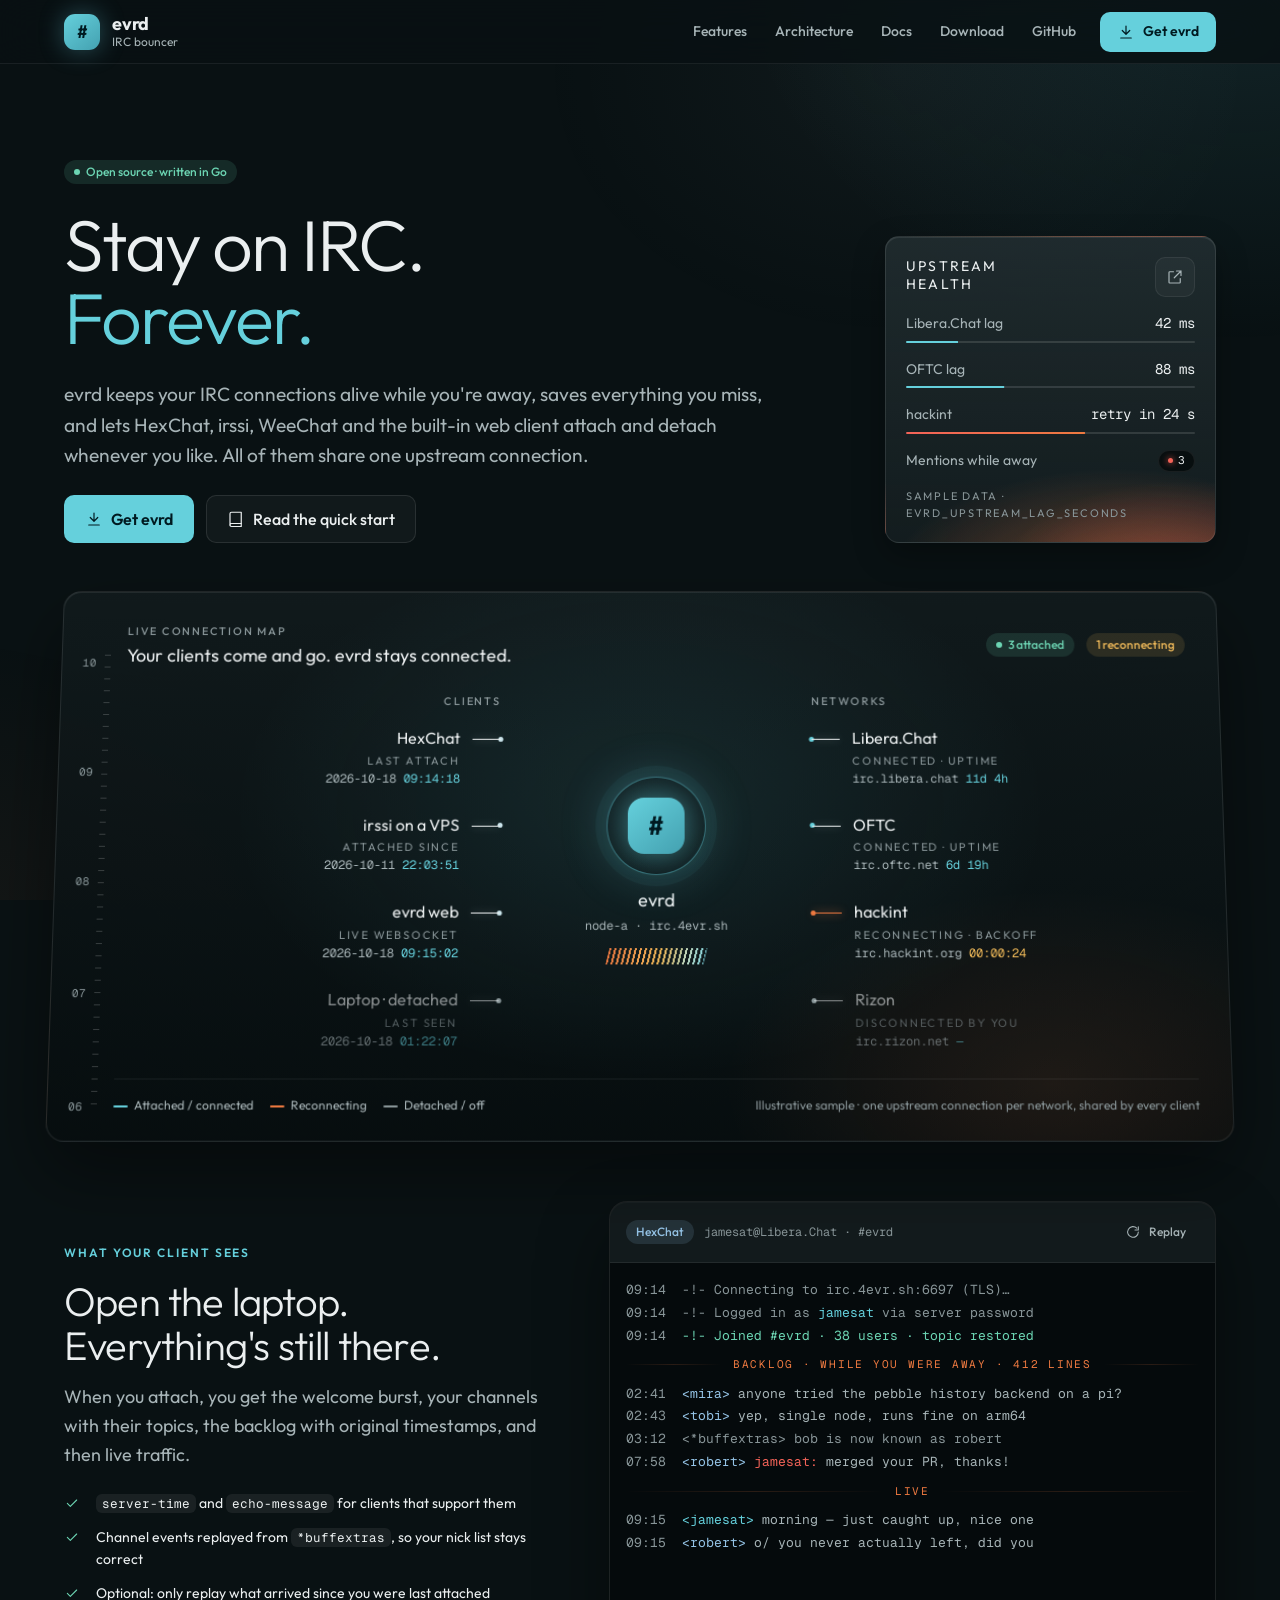
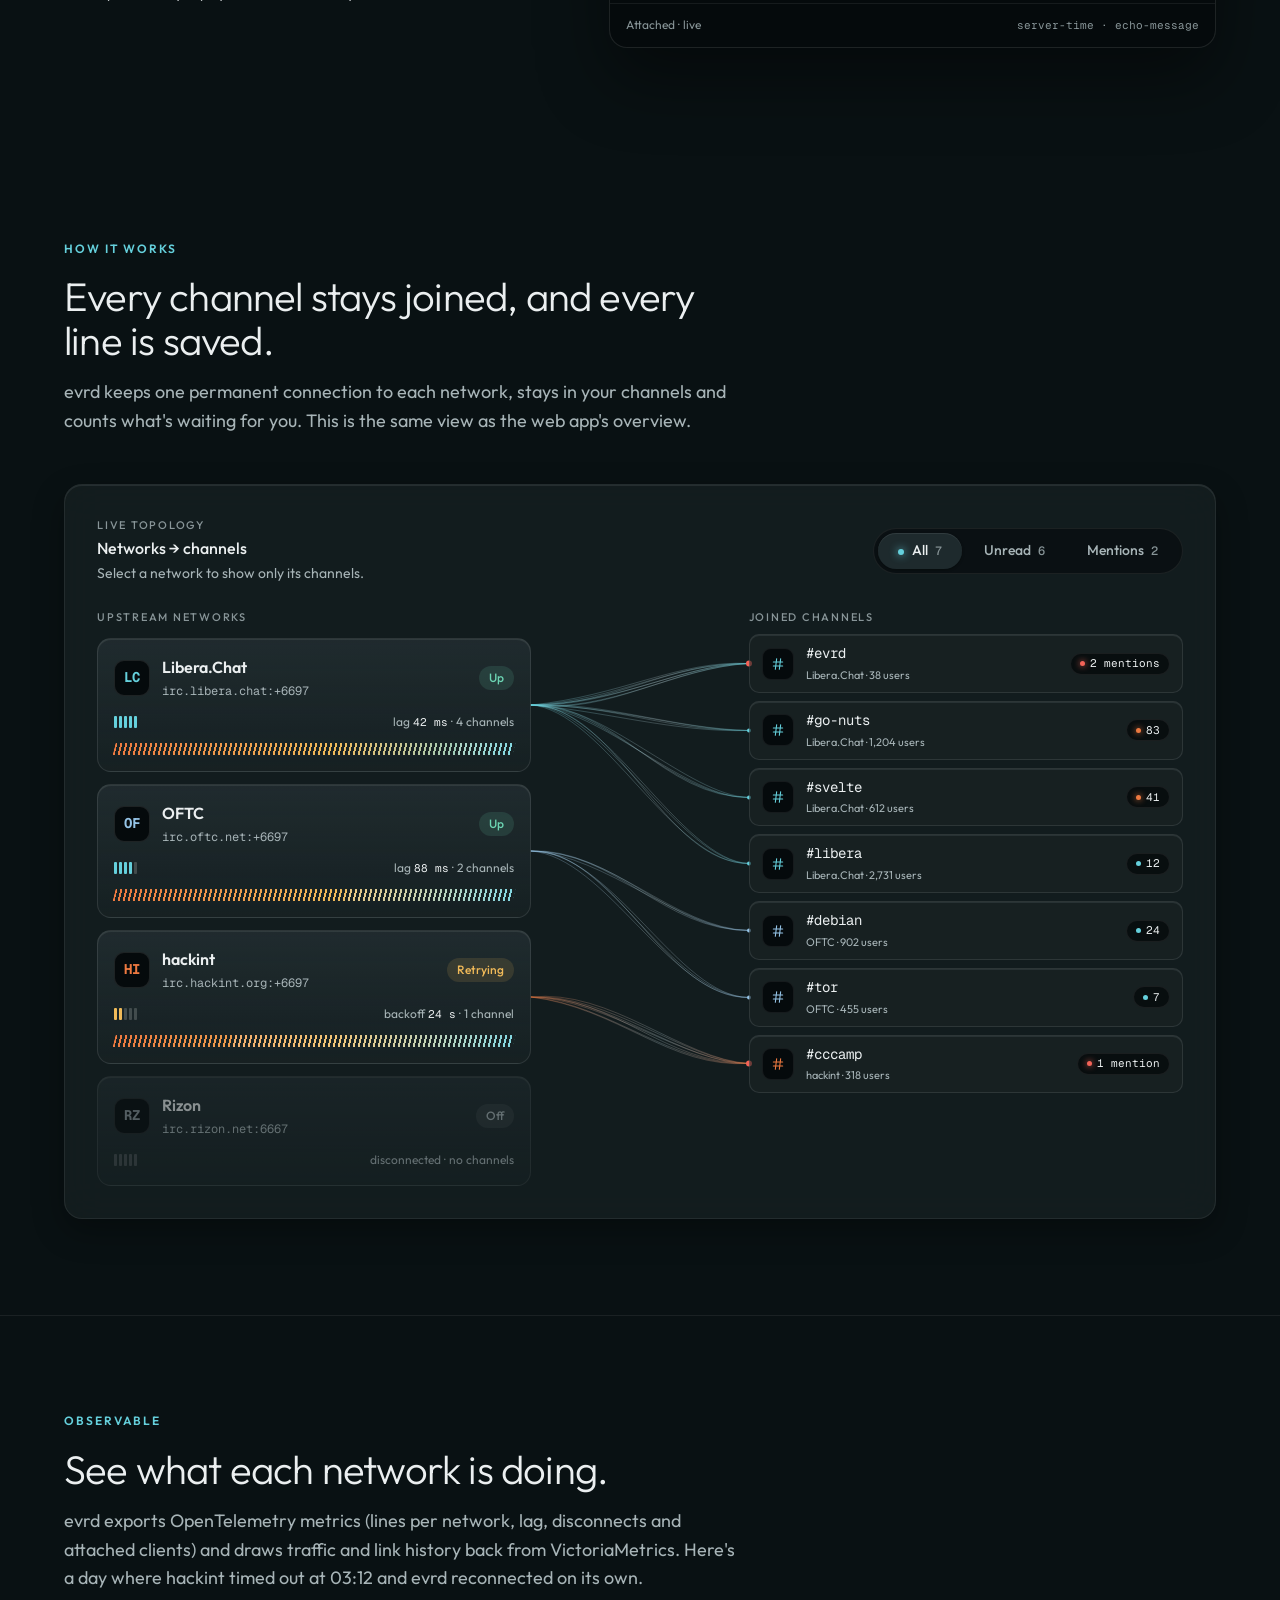
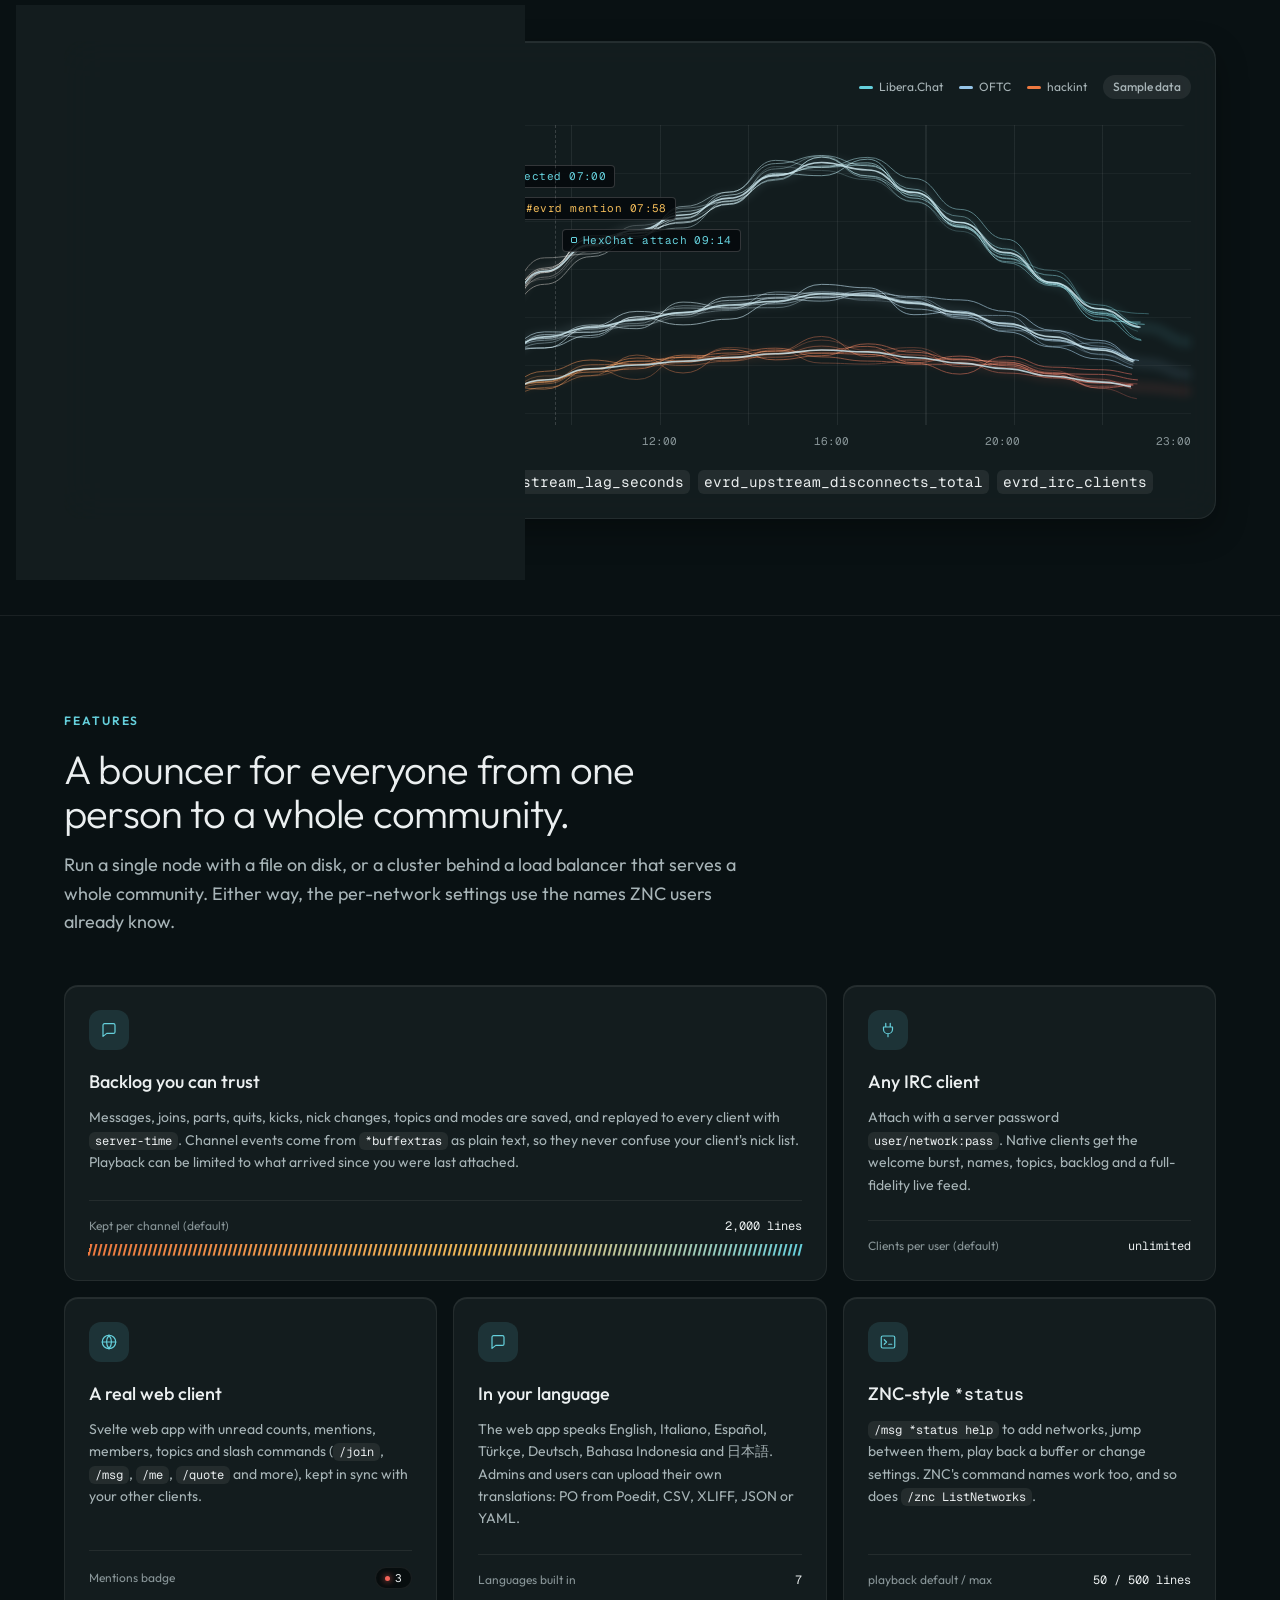
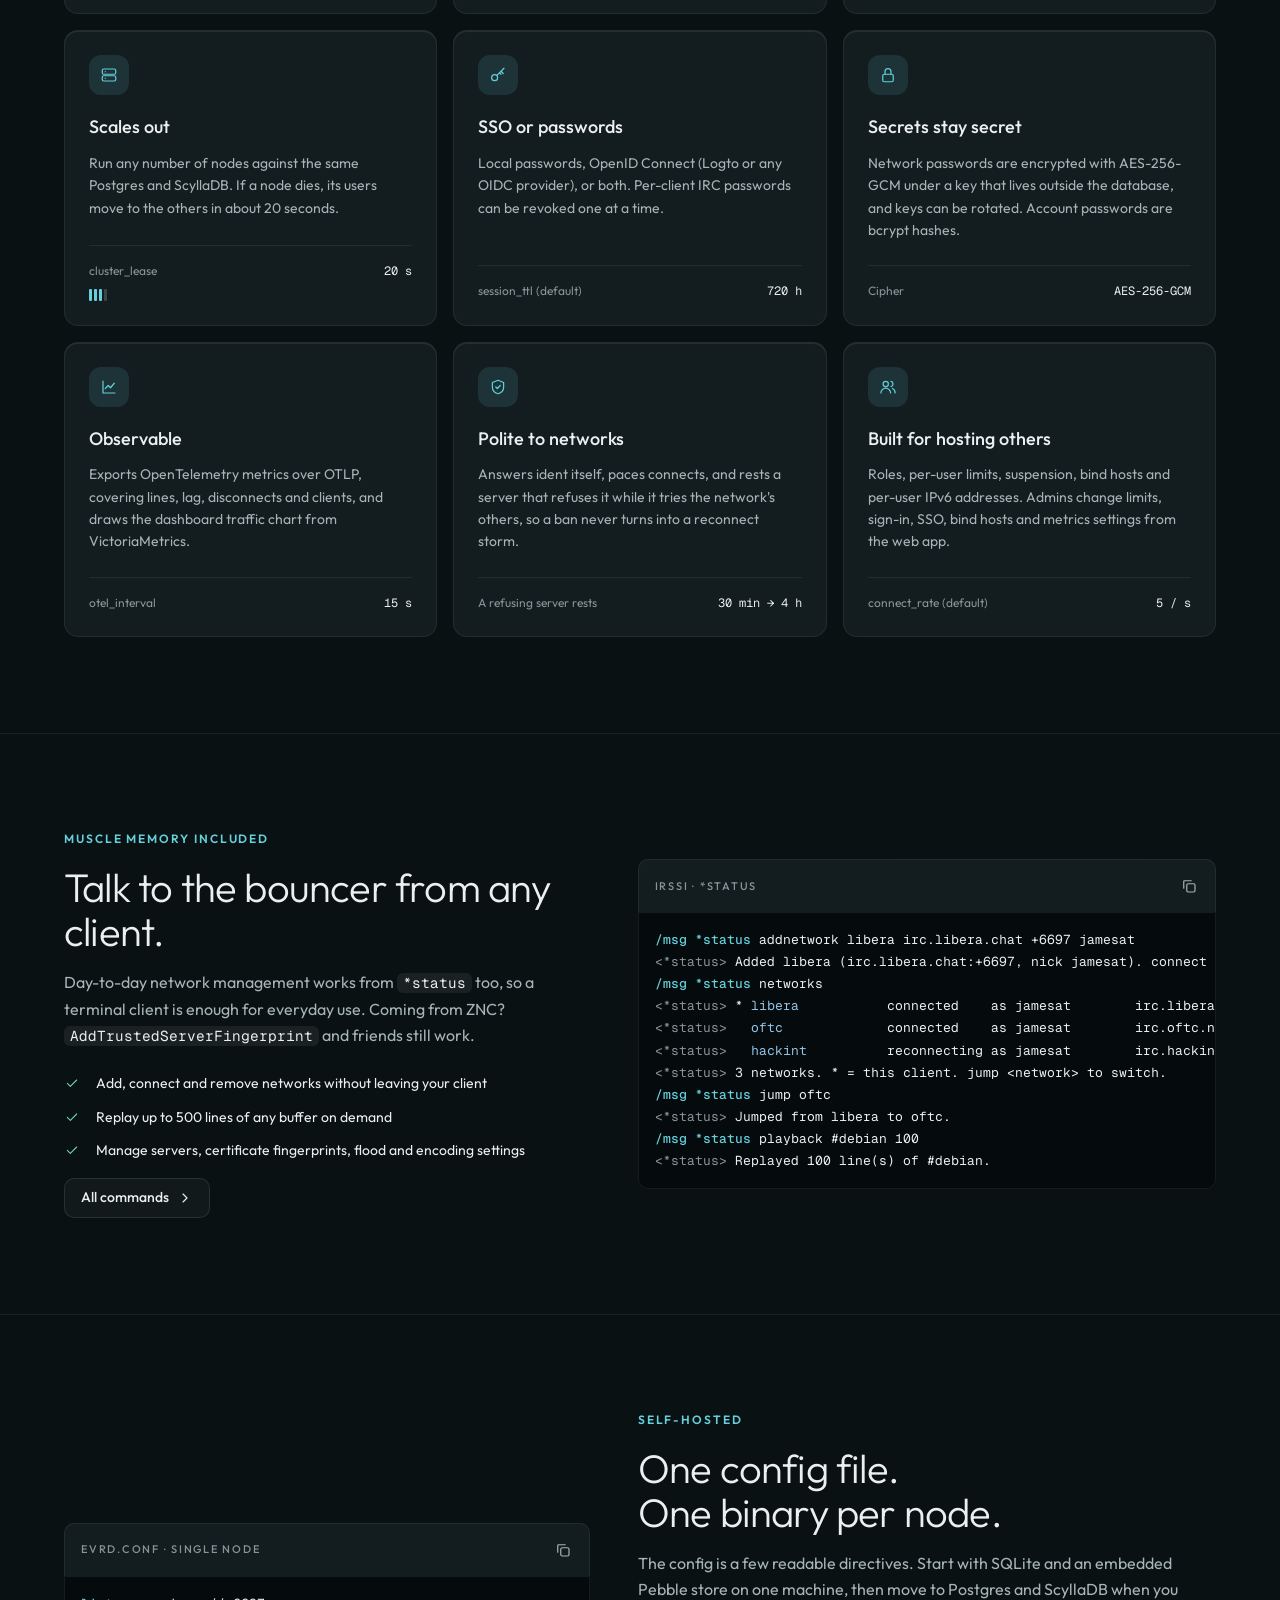
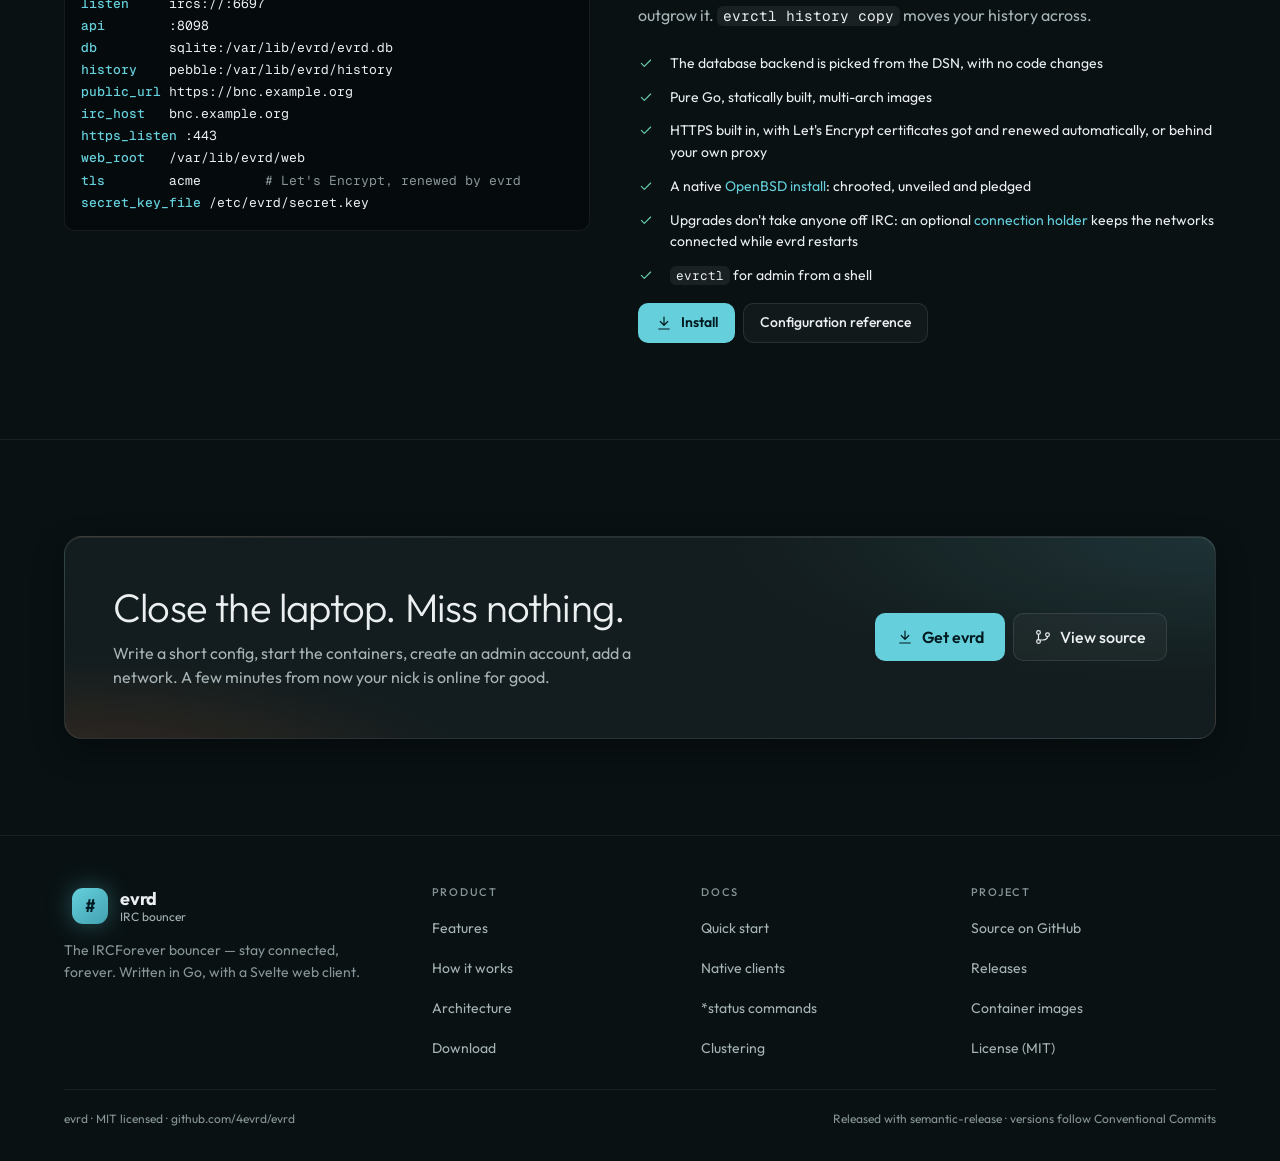
==== commit 6762d14d: "docs: languages and translations, ident, refusing servers, /znc Co-Authored-By: Claude Opus 5.5 <nor" ====
--- a/index.html
+++ b/index.html
@@ -286,9 +286,15 @@
           <div class="meta"><div class="od-row"><span>Mentions badge</span><span class="count mention">3</span></div></div>
         </article>
         <article class="feature">
+          <span class="ic"><i data-icon="message"></i></span>
+          <h3>In your language</h3>
+          <p>The web app speaks English, Italiano, Español, Türkçe, Deutsch, Bahasa Indonesia and 日本語. Admins and users can upload their own translations: PO from Poedit, CSV, XLIFF, JSON or YAML.</p>
+          <div class="meta"><div class="od-row"><span>Languages built in</span><span class="v">7</span></div></div>
+        </article>
+        <article class="feature">
           <span class="ic"><i data-icon="terminal"></i></span>
           <h3>ZNC-style <span class="mono">*status</span></h3>
-          <p><span class="code">/msg *status help</span> to add networks, jump between them, play back a buffer or change settings. ZNC's command names work too.</p>
+          <p><span class="code">/msg *status help</span> to add networks, jump between them, play back a buffer or change settings. ZNC's command names work too, and so does <span class="code">/znc ListNetworks</span>.</p>
           <div class="meta"><div class="od-row"><span>playback default / max</span><span class="v">50 / 500 lines</span></div></div>
         </article>
         <article class="feature">
@@ -317,6 +323,12 @@
           <h3>Observable</h3>
           <p>Exports OpenTelemetry metrics over OTLP, covering lines, lag, disconnects and clients, and draws the dashboard traffic chart from VictoriaMetrics.</p>
           <div class="meta"><div class="od-row"><span>otel_interval</span><span class="v">15 s</span></div></div>
+        </article>
+        <article class="feature">
+          <span class="ic"><i data-icon="shield"></i></span>
+          <h3>Polite to networks</h3>
+          <p>Answers ident itself, paces connects, and rests a server that refuses it while it tries the network's others, so a ban never turns into a reconnect storm.</p>
+          <div class="meta"><div class="od-row"><span>A refusing server rests</span><span class="v">30 min → 4 h</span></div></div>
         </article>
         <article class="feature">
           <span class="ic"><i data-icon="users"></i></span>
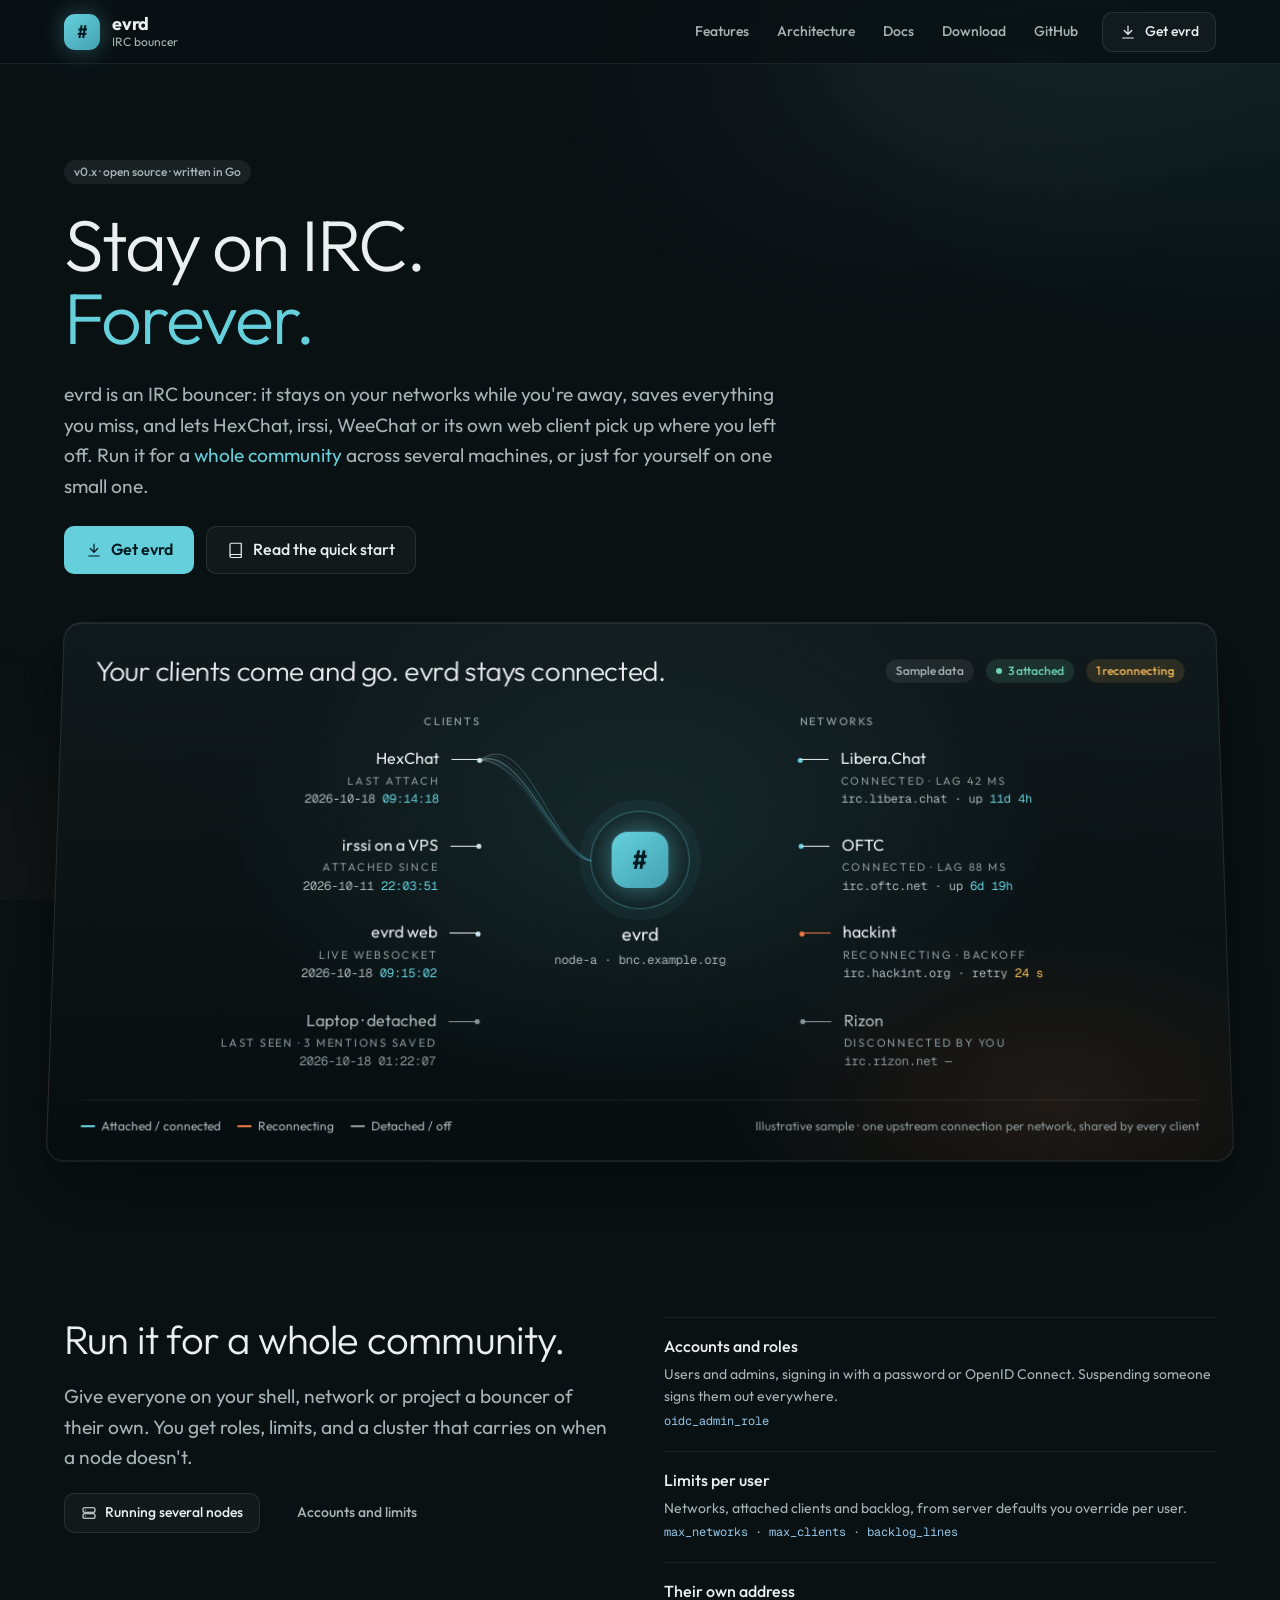
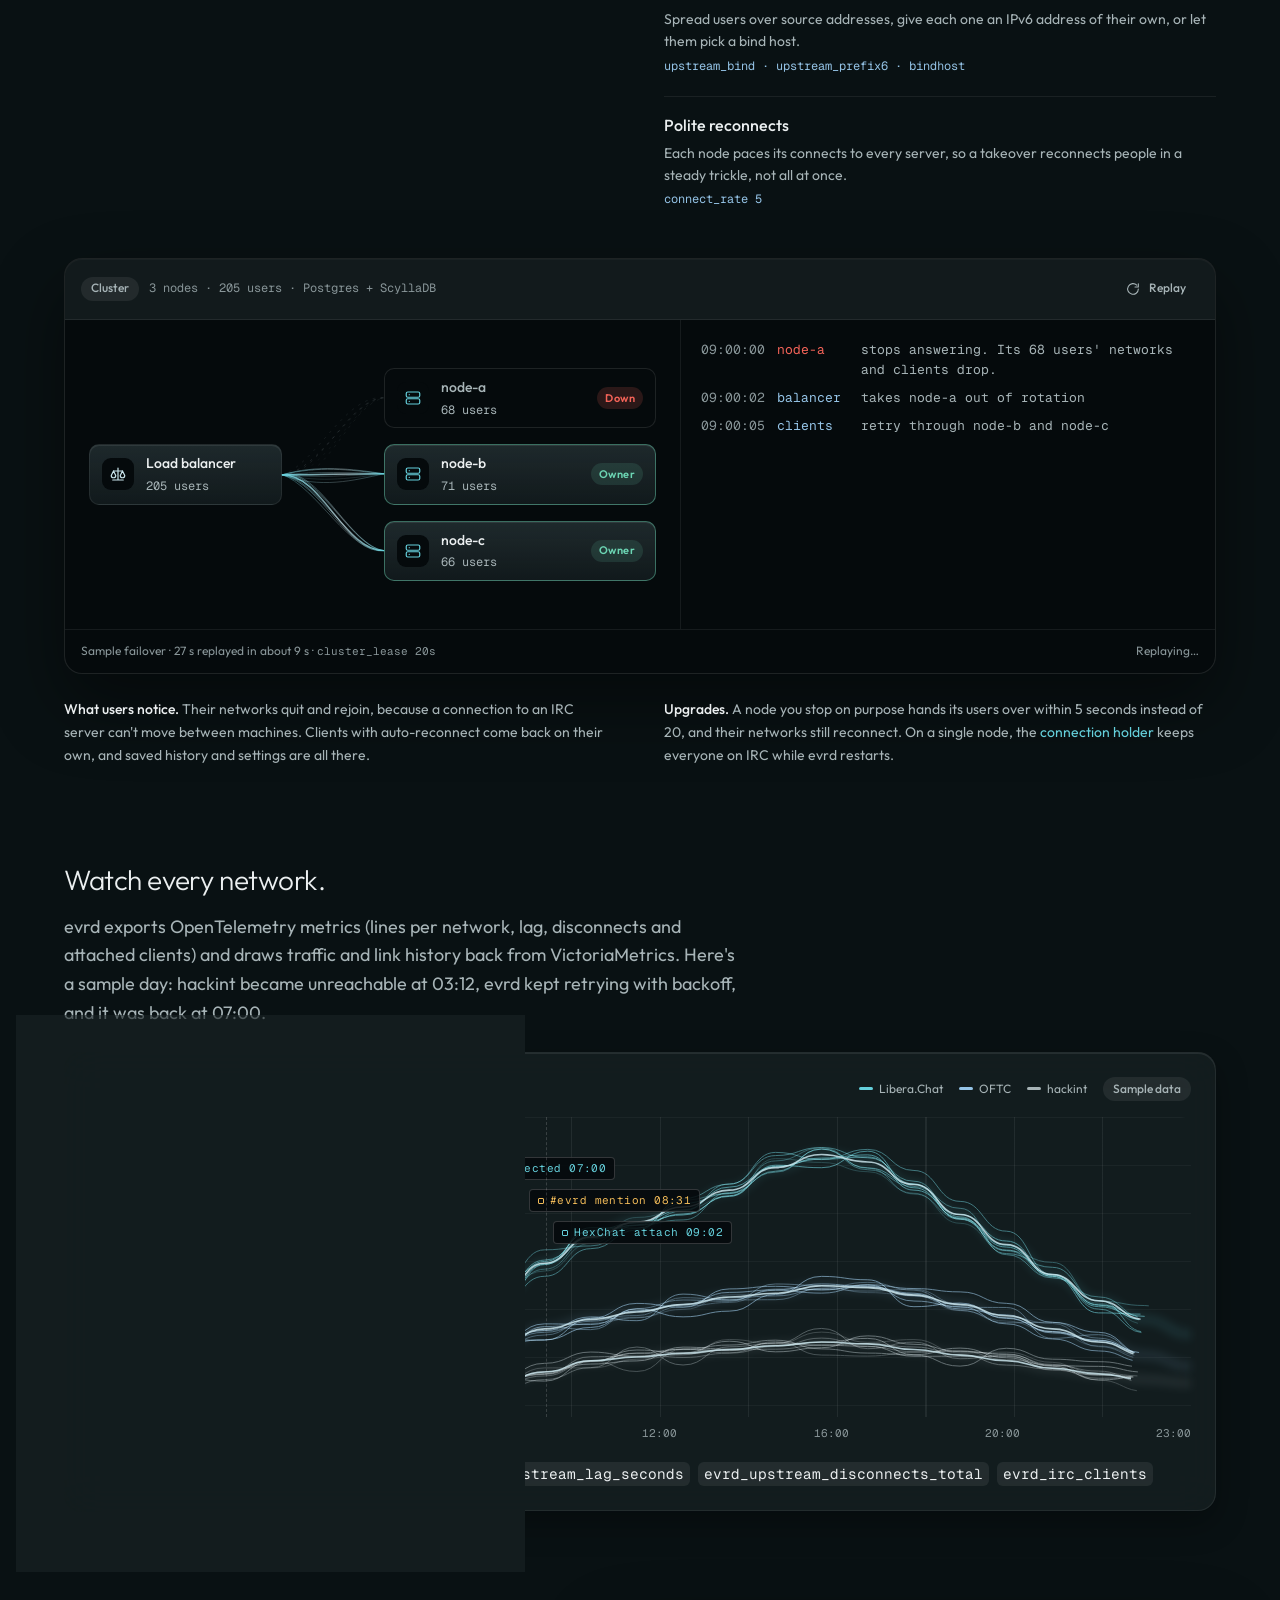
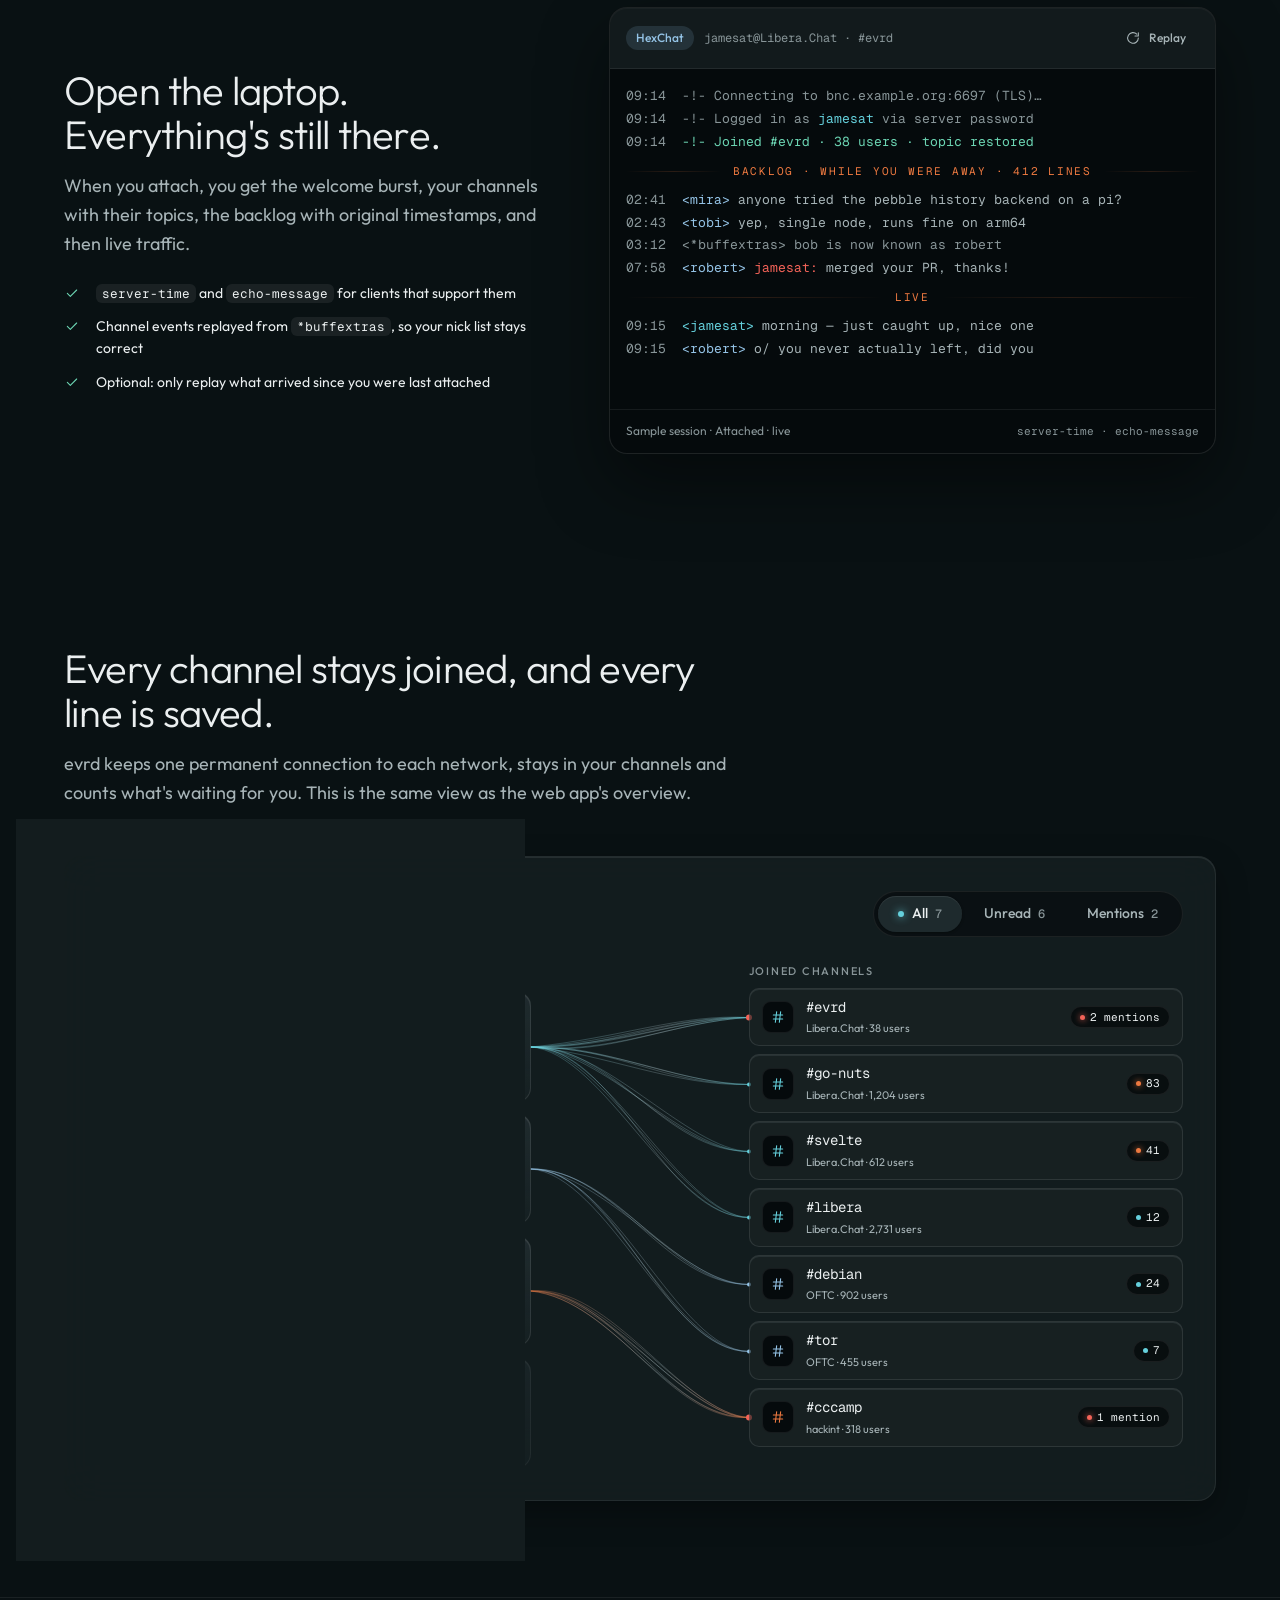
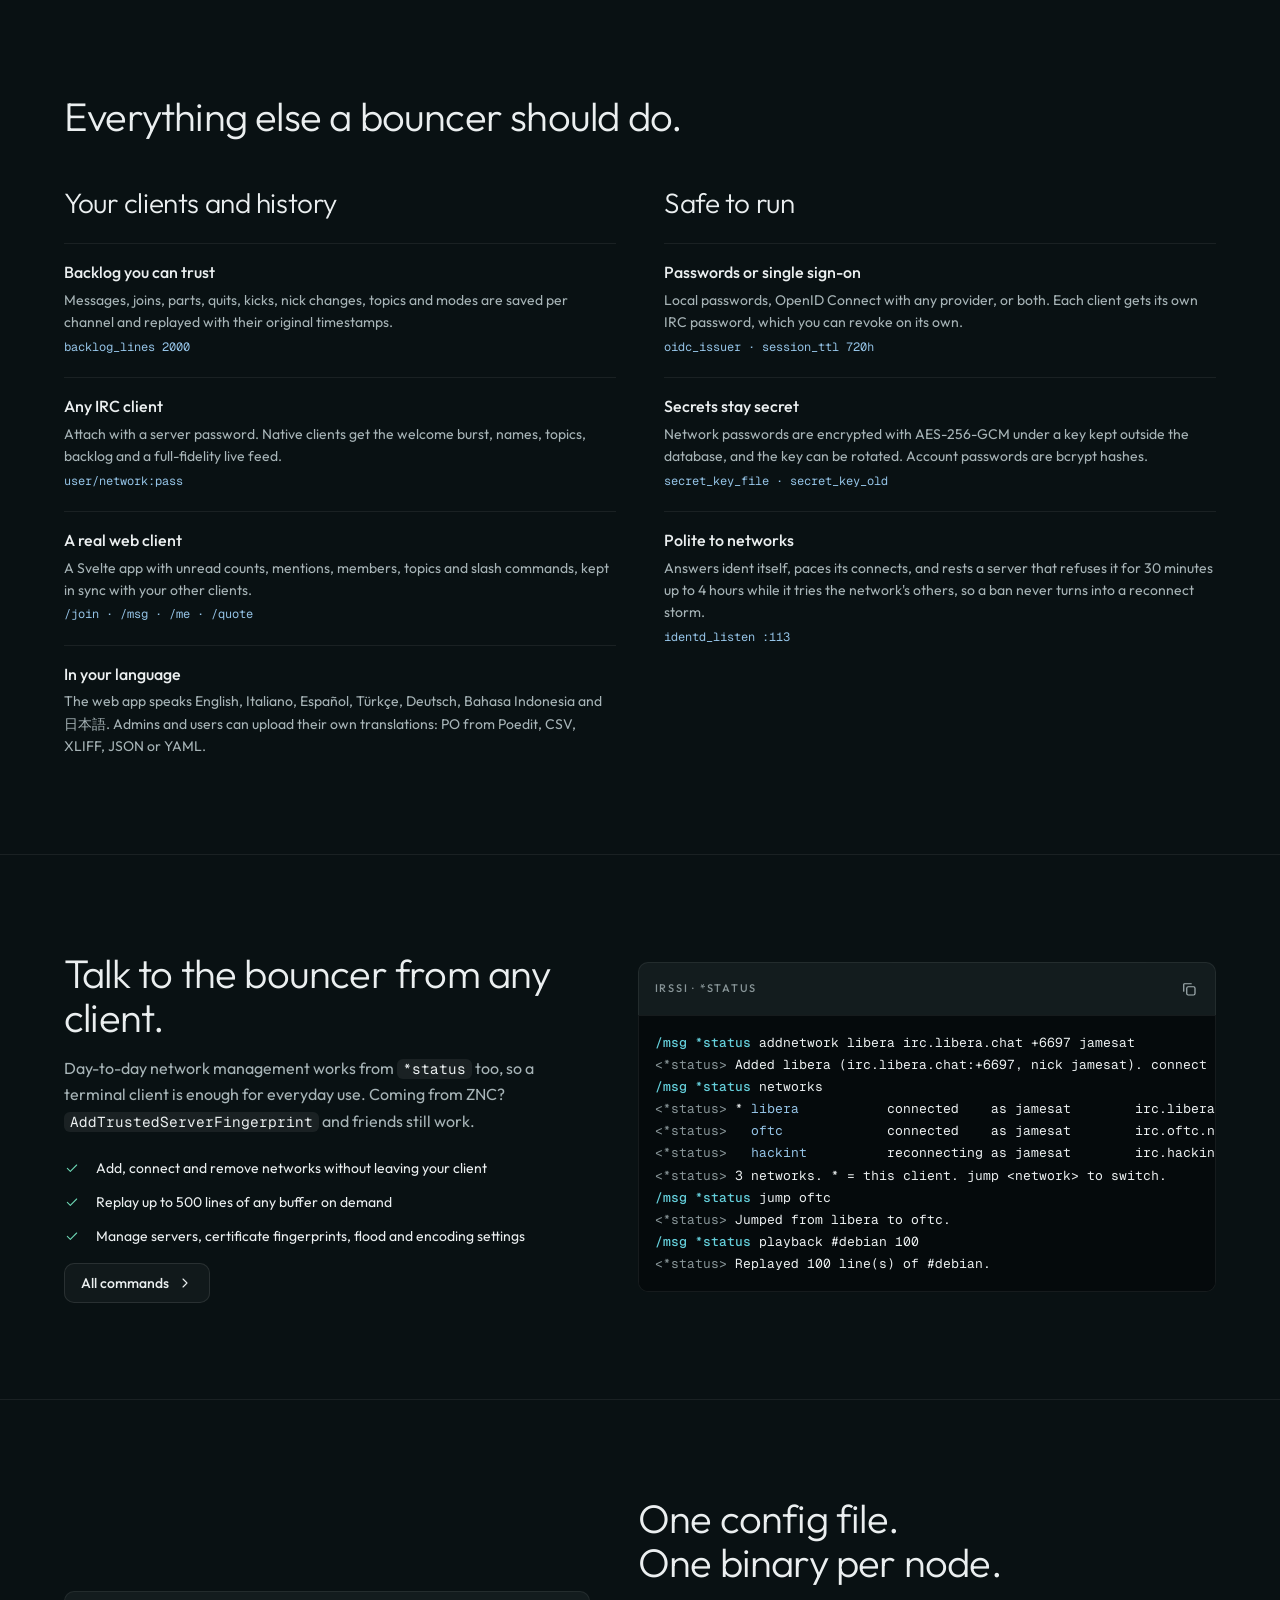
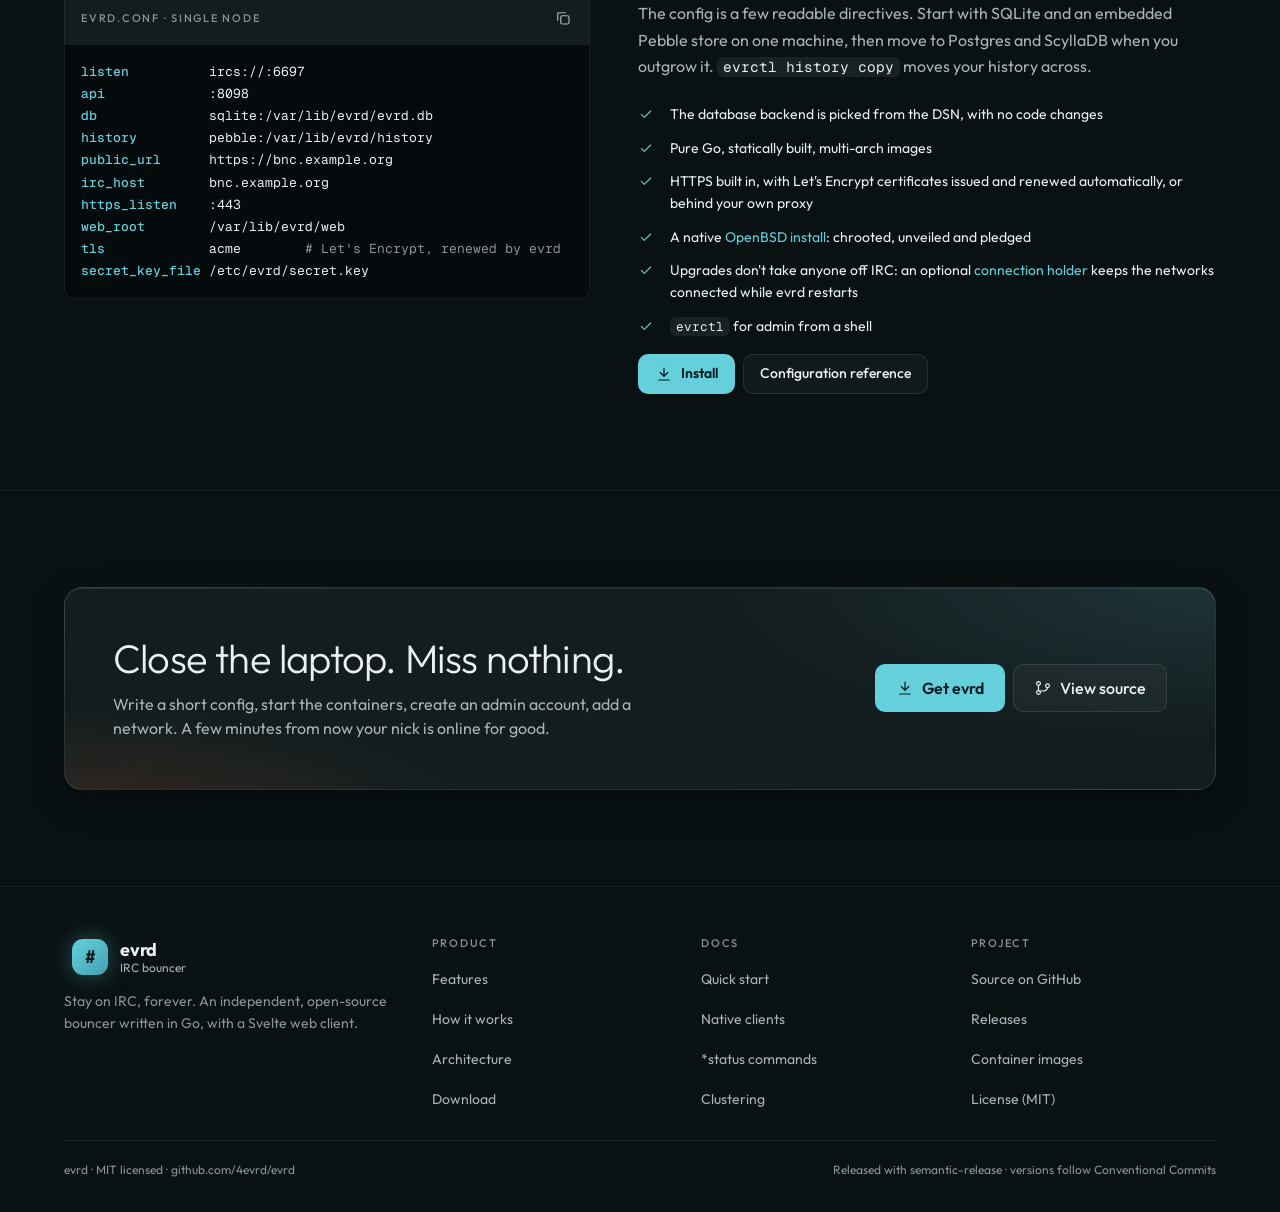
==== commit 776a6ca5: "feat(home): community hosting section with a failover replay Lead the home page with hosting others," ====
--- a/index.html
+++ b/index.html
@@ -9,7 +9,7 @@
 <meta property="og:type" content="website">
 <meta property="og:title" content="evrd — the IRC bouncer that stays connected, forever">
 <meta property="og:description" content="evrd keeps your IRC connections alive while you're away, buffers what you miss, and lets native clients and the web attach and detach at will.">
-<meta property="og:image" content="assets/og-overview.png">
+<meta property="og:image" content="https://4evrd.github.io/assets/og-overview.png">
 <meta name="twitter:card" content="summary_large_image">
 <meta name="theme-color" content="#0f1a1e">
 <link rel="preconnect" href="https://fonts.googleapis.com">
@@ -25,48 +25,24 @@
   <section class="hero v2" aria-labelledby="hero-h">
     <div class="wrap">
       <div class="hero-copy enter">
-        <span class="chip ok live"><span class="dot" aria-hidden="true"></span>Open source · written in Go</span>
+        <span class="chip">v0.x · open source · written in Go</span>
         <h1 class="display" id="hero-h">Stay on IRC.<br><em>Forever.</em></h1>
-        <p class="lead">evrd keeps your IRC connections alive while you're away, saves everything you miss, and lets HexChat, irssi, WeeChat and the built-in web client attach and detach whenever you like. All of them share one upstream connection.</p>
+        <p class="lead">evrd is an IRC bouncer: it stays on your networks while you're away, saves everything you miss, and lets HexChat, irssi, WeeChat or its own web client pick up where you left off. Run it for a <a href="#hosting">whole community</a> across several machines, or just for yourself on one small one.</p>
         <div class="od-cluster">
           <a class="btn btn-primary btn-lg" href="download.html#install"><i data-icon="download"></i>Get evrd</a>
           <a class="btn btn-lg" href="docs.html#quick-start"><i data-icon="book"></i>Read the quick start</a>
         </div>
       </div>
-
-      <section class="anomaly" aria-labelledby="health-h">
-        <div class="head-row">
-          <h2 id="health-h" class="title">Upstream<br>health</h2>
-          <a class="icon-btn" href="docs.html#metrics" aria-label="How evrd measures upstream health"><i data-icon="external"></i></a>
-        </div>
-        <div class="metric">
-          <div class="od-row"><span>Libera.Chat lag</span><span class="od-nowrap">42 ms</span></div>
-          <span class="ubar" role="img" aria-label="Lag 42 milliseconds, low"><span style="transform:scaleX(.18)"></span></span>
-        </div>
-        <div class="metric">
-          <div class="od-row"><span>OFTC lag</span><span class="od-nowrap">88 ms</span></div>
-          <span class="ubar" role="img" aria-label="Lag 88 milliseconds, low"><span style="transform:scaleX(.34)"></span></span>
-        </div>
-        <div class="metric">
-          <div class="od-row"><span>hackint</span><span class="od-nowrap">retry in 24 s</span></div>
-          <span class="ubar signal" role="img" aria-label="hackint is reconnecting with backoff"><span style="transform:scaleX(.62)"></span></span>
-        </div>
-        <div class="alert-row"><span>Mentions while away</span><span class="count mention">3</span></div>
-        <span class="foot">Sample data · evrd_upstream_lag_seconds</span>
-      </section>
     </div>
   </section>
 
   <!-- ============================================================ connection map -->
   <div class="wrap stage-wrap">
     <section class="stage" aria-labelledby="map-h">
-      <div class="ruler" aria-hidden="true"><span>10</span><span>09</span><span>08</span><span>07</span><span>06</span></div>
       <div class="stage-head">
-        <div class="od-stack" style="--od-gap:4px">
-          <span class="caps">Live connection map</span>
-          <h2 id="map-h">Your clients come and go. evrd stays connected.</h2>
-        </div>
+        <h2 class="h3-site" id="map-h">Your clients come and go. evrd stays connected.</h2>
         <div class="od-row">
+          <span class="chip sample">Sample data</span>
           <span class="chip ok live"><span class="dot" aria-hidden="true"></span>3 attached</span>
           <span class="chip warn">1 reconnecting</span>
         </div>
@@ -80,20 +56,19 @@
           <div class="downlink"><span class="anchor-tick" aria-hidden="true"></span><span class="od-field"><span class="nm">HexChat</span><span class="lb">Last attach</span><span class="ts">2026-10-18 <b>09:14:18</b></span></span></div>
           <div class="downlink"><span class="anchor-tick" aria-hidden="true"></span><span class="od-field"><span class="nm">irssi on a VPS</span><span class="lb">Attached since</span><span class="ts">2026-10-11 <b>22:03:51</b></span></span></div>
           <div class="downlink"><span class="anchor-tick" aria-hidden="true"></span><span class="od-field"><span class="nm">evrd web</span><span class="lb">Live WebSocket</span><span class="ts">2026-10-18 <b>09:15:02</b></span></span></div>
-          <div class="downlink off"><span class="anchor-tick" aria-hidden="true"></span><span class="od-field"><span class="nm">Laptop · detached</span><span class="lb">Last seen</span><span class="ts">2026-10-18 <b>01:22:07</b></span></span></div>
+          <div class="downlink off"><span class="anchor-tick" aria-hidden="true"></span><span class="od-field"><span class="nm">Laptop · detached</span><span class="lb">Last seen · 3 mentions saved</span><span class="ts">2026-10-18 <b>01:22:07</b></span></span></div>
         </div>
 
         <div class="map-hub">
           <div class="core-ring"><span class="brand-mark" aria-hidden="true">#</span></div>
-          <div class="od-field"><span class="nm">evrd</span><span class="lb">node-a · irc.4evr.sh</span></div>
-          <span class="comb" style="--fill:78%" aria-hidden="true"></span>
+          <div class="od-field"><span class="nm">evrd</span><span class="lb">node-a · bnc.example.org</span></div>
         </div>
 
         <div class="map-col right" aria-label="IRC networks">
           <span class="caps">Networks</span>
-          <div class="downlink"><span class="anchor-tick" aria-hidden="true"></span><span class="od-field"><span class="nm">Libera.Chat</span><span class="lb">Connected · uptime</span><span class="ts">irc.libera.chat <b>11d 4h</b></span></span></div>
-          <div class="downlink"><span class="anchor-tick" aria-hidden="true"></span><span class="od-field"><span class="nm">OFTC</span><span class="lb">Connected · uptime</span><span class="ts">irc.oftc.net <b>6d 19h</b></span></span></div>
-          <div class="downlink warn"><span class="anchor-tick" aria-hidden="true"></span><span class="od-field"><span class="nm">hackint</span><span class="lb">Reconnecting · backoff</span><span class="ts">irc.hackint.org <b>00:00:24</b></span></span></div>
+          <div class="downlink"><span class="anchor-tick" aria-hidden="true"></span><span class="od-field"><span class="nm">Libera.Chat</span><span class="lb">Connected · lag 42 ms</span><span class="ts">irc.libera.chat · up <b>11d 4h</b></span></span></div>
+          <div class="downlink"><span class="anchor-tick" aria-hidden="true"></span><span class="od-field"><span class="nm">OFTC</span><span class="lb">Connected · lag 88 ms</span><span class="ts">irc.oftc.net · up <b>6d 19h</b></span></span></div>
+          <div class="downlink warn"><span class="anchor-tick" aria-hidden="true"></span><span class="od-field"><span class="nm">hackint</span><span class="lb">Reconnecting · backoff</span><span class="ts">irc.hackint.org · retry <b>24 s</b></span></span></div>
           <div class="downlink off"><span class="anchor-tick" aria-hidden="true"></span><span class="od-field"><span class="nm">Rizon</span><span class="lb">Disconnected by you</span><span class="ts">irc.rizon.net <b>—</b></span></span></div>
         </div>
       </div>
@@ -109,11 +84,106 @@
     </section>
   </div>
 
+  <!-- ============================================================ community hosting -->
+  <section class="section hosts" id="hosting" aria-labelledby="hosts-h">
+    <div class="wrap">
+      <div class="hosts-intro">
+        <div class="od-stack" style="--od-gap:20px">
+          <h2 class="h2-site" id="hosts-h">Run it for a whole community.</h2>
+          <p class="lead">Give everyone on your shell, network or project a bouncer of their own. You get roles, limits, and a cluster that carries on when a node doesn't.</p>
+          <div class="od-cluster">
+            <a class="btn" href="docs.html#clustering"><i data-icon="server" class="i-sm"></i>Running several nodes</a>
+            <a class="btn btn-ghost" href="docs.html#accounts">Accounts and limits</a>
+          </div>
+        </div>
+        <dl class="specs">
+          <div><dt>Accounts and roles</dt><dd>Users and admins, signing in with a password or OpenID Connect. Suspending someone signs them out everywhere.</dd><dd class="set">oidc_admin_role</dd></div>
+          <div><dt>Limits per user</dt><dd>Networks, attached clients and backlog, from server defaults you override per user.</dd><dd class="set">max_networks · max_clients · backlog_lines</dd></div>
+          <div><dt>Their own address</dt><dd>Spread users over source addresses, give each one an IPv6 address of their own, or let them pick a bind host.</dd><dd class="set">upstream_bind · upstream_prefix6 · bindhost</dd></div>
+          <div><dt>Polite reconnects</dt><dd>Each node paces its connects to every server, so a takeover reconnects people in a steady trickle, not all at once.</dd><dd class="set">connect_rate 5</dd></div>
+        </dl>
+      </div>
+
+      <figure class="failover" id="failover" aria-labelledby="fo-cap">
+        <div class="fo-head">
+          <div class="od-row">
+            <span class="chip">Cluster</span>
+            <span class="mono faint fo-meta">3 nodes · 205 users · Postgres + ScyllaDB</span>
+          </div>
+          <button class="btn btn-ghost btn-sm" type="button" id="fo-replay" hidden><i data-icon="refresh" class="i-sm"></i>Replay</button>
+        </div>
+        <div class="fo-body">
+          <div class="fo-map" id="fo-map">
+            <svg class="map-strands" aria-hidden="true"></svg>
+            <div class="fo-src">
+              <div class="dg-node" data-fo-src><span class="ic lb"><i data-icon="balance"></i></span><span class="od-field"><span class="nm">Load balancer</span><span class="sub">205 users</span></span></div>
+            </div>
+            <div class="fo-nodes">
+              <div class="dg-node" data-fo="a" data-state="down"><span class="ic"><i data-icon="server"></i></span><span class="od-field"><span class="nm">node-a</span><span class="sub">0 users</span></span><span class="st-chip">Down</span></div>
+              <div class="dg-node" data-fo="b" data-state="owner"><span class="ic"><i data-icon="server"></i></span><span class="od-field"><span class="nm">node-b</span><span class="sub">105 users</span></span><span class="st-chip">Owner</span></div>
+              <div class="dg-node" data-fo="c" data-state="owner"><span class="ic"><i data-icon="server"></i></span><span class="od-field"><span class="nm">node-c</span><span class="sub">100 users</span></span><span class="st-chip">Owner</span></div>
+            </div>
+          </div>
+          <ol class="fo-log" role="log" aria-live="off" aria-label="Sample failover log">
+            <li class="bad"><time>09:00:00</time><span class="who">node-a</span><span>stops answering. Its 68 users' networks and clients drop.</span></li>
+            <li><time>09:00:02</time><span class="who">balancer</span><span>takes node-a out of rotation</span></li>
+            <li><time>09:00:05</time><span class="who">clients</span><span>retry through node-b and node-c</span></li>
+            <li><time>09:00:13</time><span class="who">node-a</span><span>no heartbeat for 15 s, no longer live</span></li>
+            <li class="warn"><time>09:00:18</time><span class="who">leases</span><span>68 expire. node-b takes 34 users, node-c takes 34.</span></li>
+            <li class="warn"><time>09:00:19</time><span class="who">node-b/c</span><span>reconnect their networks at 5 per second per server</span></li>
+            <li class="ok"><time>09:00:27</time><span class="who">cluster</span><span>every network connected again. 205 users on 2 nodes.</span></li>
+          </ol>
+        </div>
+        <figcaption class="fo-foot" id="fo-cap">
+          <span>Sample failover · 27 s replayed in about 9 s · <span class="mono od-nowrap">cluster_lease 20s</span></span>
+          <span id="fo-status">Back on node-b and node-c</span>
+        </figcaption>
+      </figure>
+
+      <div class="hosts-notes">
+        <p><strong>What users notice.</strong> Their networks quit and rejoin, because a connection to an IRC server can't move between machines. Clients with auto-reconnect come back on their own, and saved history and settings are all there.</p>
+        <p><strong>Upgrades.</strong> A node you stop on purpose hands its users over within 5 seconds instead of 20, and their networks still reconnect. On a single node, the <a href="architecture.html#restarts">connection holder</a> keeps everyone on IRC while evrd restarts.</p>
+      </div>
+
+      <div class="hosts-watch traffic">
+        <div class="section-intro">
+          <h3 class="h3-site" id="traffic-h">Watch every network.</h3>
+          <p>evrd exports OpenTelemetry metrics (lines per network, lag, disconnects and attached clients) and draws traffic and link history back from VictoriaMetrics. Here's a sample day: hackint became unreachable at 03:12, evrd kept retrying with backoff, and it was back at 07:00.</p>
+        </div>
+      <section class="card" aria-labelledby="chart-h">
+        <div class="section-head">
+          <div class="od-stack">
+            <h4 id="chart-h">Lines per hour, sample day</h4>
+          </div>
+          <div class="legend">
+            <span><i style="--c:var(--cyan)"></i>Libera.Chat</span>
+            <span><i style="--c:var(--nick)"></i>OFTC</span>
+            <span><i style="--c:var(--muted)"></i>hackint</span>
+            <span class="chip sample">Sample data</span>
+          </div>
+        </div>
+        <div class="chart">
+          <div class="chart-plot" id="traffic-plot" role="img" aria-label="Sample chart of lines per hour over one day. Libera.Chat peaks near 1,400 lines at 15:00; OFTC peaks near 700; hackint drops to zero at 03:12 and recovers by 07:00.">
+            <div class="yaxis" aria-hidden="true"><span>1.6k</span><span>1.2k</span><span>800</span><span>400</span><span>0</span></div>
+            <div class="marker bad" style="left:13.9%"><span class="tag">hackint timeout 03:12</span></div>
+            <div class="marker ok" style="left:30.4%"><span class="tag" style="top:40px">reconnected 07:00</span></div>
+            <div class="marker warn" style="left:37%"><span class="tag" style="top:72px">#evrd mention 08:31</span></div>
+            <div class="marker ok" style="left:39.3%"><span class="tag" style="top:104px">HexChat attach 09:02</span></div>
+          </div>
+          <div class="axis-x" aria-hidden="true"><span>00:00</span><span>04:00</span><span>08:00</span><span>12:00</span><span>16:00</span><span>20:00</span><span>23:00</span></div>
+        </div>
+        <div class="metrics-row">
+          <span class="code">evrd_irc_lines_total</span><span class="code">evrd_upstream_up</span><span class="code">evrd_upstream_lag_seconds</span><span class="code">evrd_upstream_disconnects_total</span><span class="code">evrd_irc_clients</span>
+        </div>
+      </section>
+      </div>
+    </div>
+  </section>
+
   <!-- ============================================================ terminal -->
   <section class="term-section" aria-labelledby="term-h">
     <div class="wrap">
       <div class="od-stack" style="--od-gap:16px">
-        <span class="eyebrow">What your client sees</span>
         <h2 class="h2-site" id="term-h">Open the laptop.<br>Everything's still there.</h2>
         <p class="muted" style="font-size:var(--fs-lg);line-height:1.6;max-width:44ch">When you attach, you get the welcome burst, your channels with their topics, the backlog with original timestamps, and then live traffic.</p>
         <ul class="checks">
@@ -131,8 +201,8 @@
           </div>
           <button class="btn btn-ghost btn-sm" type="button" id="term-replay"><i data-icon="refresh" class="i-sm"></i>Replay</button>
         </div>
-        <div class="term-body" id="term-body" role="log" aria-label="Example: attaching a client to evrd and receiving backlog">
-          <div class="term-line"><time>09:14</time><span class="t sys">-!- Connecting to irc.4evr.sh:6697 (TLS)…</span></div>
+        <div class="term-body" id="term-body" role="log" aria-live="off" aria-label="Sample session: attaching a client to evrd and receiving backlog">
+          <div class="term-line"><time>09:14</time><span class="t sys">-!- Connecting to bnc.example.org:6697 (TLS)…</span></div>
           <div class="term-line"><time>09:14</time><span class="t sys">-!- Logged in as <span class="me">jamesat</span> via server password</span></div>
           <div class="term-line"><time>09:14</time><span class="t ok">-!- Joined #evrd · 38 users · topic restored</span></div>
           <div class="term-sep">Backlog · while you were away · 412 lines</div>
@@ -145,7 +215,7 @@
           <div class="term-line" data-live="1"><time>09:15</time><span class="t"><span class="n">&lt;robert&gt;</span> o/ you never actually left, did you</span></div>
         </div>
         <figcaption class="term-foot" id="term-cap">
-          <span id="term-status">Replaying backlog…</span>
+          <span>Sample session · <span id="term-status">Replaying backlog…</span></span>
           <span class="mono">server-time · echo-message</span>
         </figcaption>
       </figure>
@@ -156,7 +226,6 @@
   <section class="section" id="how" aria-labelledby="how-h">
     <div class="wrap">
       <div class="section-intro">
-        <span class="eyebrow">How it works</span>
         <h2 class="h2-site" id="how-h">Every channel stays joined, and every line is saved.</h2>
         <p>evrd keeps one permanent connection to each network, stays in your channels and counts what's waiting for you. This is the same view as the web app's overview.</p>
       </div>
@@ -164,8 +233,7 @@
       <section class="card topo-card" aria-labelledby="topo-h">
         <div class="section-head">
           <div class="od-stack">
-            <span class="caps">Live topology</span>
-            <h3 id="topo-h">Networks → channels</h3>
+            <div class="od-row"><h3 id="topo-h">Networks → channels</h3><span class="chip sample">Sample data</span></div>
             <p id="topo-scope" aria-live="polite">Select a network to show only its channels.</p>
           </div>
           <div class="tabs" id="topo-filter" role="group" aria-label="Channel filter">
@@ -182,17 +250,14 @@
             <button class="net-node" type="button" aria-pressed="false" data-net="lc" data-name="Libera.Chat" data-color="oklch(80% 0.10 205)" style="--net:var(--primary)">
               <span class="head"><span class="mono-badge">LC</span><span class="od-field od-fill"><span>Libera.Chat</span><span>irc.libera.chat:+6697</span></span><span class="chip ok">Up</span></span>
               <span class="meta-row"><span class="ticks ok" aria-hidden="true"><i class="on"></i><i class="on"></i><i class="on"></i><i class="on"></i><i class="on"></i></span><span>lag <span class="mono">42 ms</span> · 4 channels</span></span>
-              <span class="comb" style="--fill:86%" aria-hidden="true"></span>
             </button>
             <button class="net-node" type="button" aria-pressed="false" data-net="of" data-name="OFTC" data-color="oklch(80% 0.07 240)" style="--net:var(--nick)">
               <span class="head"><span class="mono-badge">OF</span><span class="od-field od-fill"><span>OFTC</span><span>irc.oftc.net:+6697</span></span><span class="chip ok">Up</span></span>
               <span class="meta-row"><span class="ticks ok" aria-hidden="true"><i class="on"></i><i class="on"></i><i class="on"></i><i class="on"></i><i></i></span><span>lag <span class="mono">88 ms</span> · 2 channels</span></span>
-              <span class="comb" style="--fill:58%" aria-hidden="true"></span>
             </button>
             <button class="net-node" type="button" aria-pressed="false" data-net="hi" data-name="hackint" data-color="oklch(70% 0.16 45)" style="--net:var(--signal)">
               <span class="head"><span class="mono-badge">HI</span><span class="od-field od-fill"><span>hackint</span><span>irc.hackint.org:+6697</span></span><span class="chip warn">Retrying</span></span>
               <span class="meta-row"><span class="ticks warn" aria-hidden="true"><i class="on"></i><i class="on"></i><i></i><i></i><i></i></span><span>backoff <span class="mono">24 s</span> · 1 channel</span></span>
-              <span class="comb" style="--fill:30%" aria-hidden="true"></span>
             </button>
             <button class="net-node off" type="button" aria-pressed="false" data-net="rz" data-name="Rizon" data-color="oklch(66% 0.016 215)" style="--net:var(--faint)">
               <span class="head"><span class="mono-badge">RZ</span><span class="od-field od-fill"><span>Rizon</span><span>irc.rizon.net:6667</span></span><span class="chip">Off</span></span>
@@ -216,126 +281,31 @@
     </div>
   </section>
 
-  <!-- ============================================================ traffic -->
-  <section class="section traffic" aria-labelledby="traffic-h">
-    <div class="wrap">
-      <div class="section-intro">
-        <span class="eyebrow">Observable</span>
-        <h2 class="h2-site" id="traffic-h">See what each network is doing.</h2>
-        <p>evrd exports OpenTelemetry metrics (lines per network, lag, disconnects and attached clients) and draws traffic and link history back from VictoriaMetrics. Here's a day where hackint timed out at 03:12 and evrd reconnected on its own.</p>
-      </div>
-      <section class="card" aria-labelledby="chart-h">
-        <div class="section-head">
-          <div class="od-stack">
-            <span class="caps">Message traffic</span>
-            <h3 id="chart-h">Lines per hour, last 24h</h3>
-          </div>
-          <div class="legend">
-            <span><i style="--c:var(--cyan)"></i>Libera.Chat</span>
-            <span><i style="--c:var(--nick)"></i>OFTC</span>
-            <span><i style="--c:var(--signal)"></i>hackint</span>
-            <span class="chip sample">Sample data</span>
-          </div>
-        </div>
-        <div class="chart">
-          <div class="chart-plot" id="traffic-plot" role="img" aria-label="Sample chart of lines per hour over 24 hours. Libera.Chat peaks near 1,400 lines at 15:00; OFTC peaks near 700; hackint drops to zero at 03:12 and recovers by 07:00.">
-            <div class="yaxis" aria-hidden="true"><span>1.6k</span><span>1.2k</span><span>800</span><span>400</span><span>0</span></div>
-            <div class="marker bad" style="left:13.9%"><span class="tag">hackint timeout 03:12</span></div>
-            <div class="marker ok" style="left:30.4%"><span class="tag" style="top:40px">reconnected 07:00</span></div>
-            <div class="marker warn" style="left:34.7%"><span class="tag" style="top:72px">#evrd mention 07:58</span></div>
-            <div class="marker ok" style="left:40.1%"><span class="tag" style="top:104px">HexChat attach 09:14</span></div>
-          </div>
-          <div class="axis-x" aria-hidden="true"><span>00:00</span><span>04:00</span><span>08:00</span><span>12:00</span><span>16:00</span><span>20:00</span><span>23:00</span></div>
-        </div>
-        <div class="metrics-row">
-          <span class="code">evrd_irc_lines_total</span><span class="code">evrd_upstream_up</span><span class="code">evrd_upstream_lag_seconds</span><span class="code">evrd_upstream_disconnects_total</span><span class="code">evrd_irc_clients</span>
-        </div>
-      </section>
-    </div>
-  </section>
-
   <!-- ============================================================ features -->
   <section class="section" id="features" aria-labelledby="feat-h">
     <div class="wrap">
       <div class="section-intro">
-        <span class="eyebrow">Features</span>
-        <h2 class="h2-site" id="feat-h">A bouncer for everyone from one person to a whole community.</h2>
-        <p>Run a single node with a file on disk, or a cluster behind a load balancer that serves a whole community. Either way, the per-network settings use the names ZNC users already know.</p>
-      </div>
-
-      <div class="feature-grid">
-        <article class="feature wide">
-          <span class="ic"><i data-icon="message"></i></span>
-          <h3>Backlog you can trust</h3>
-          <p>Messages, joins, parts, quits, kicks, nick changes, topics and modes are saved, and replayed to every client with <span class="code">server-time</span>. Channel events come from <span class="code">*buffextras</span> as plain text, so they never confuse your client's nick list. Playback can be limited to what arrived since you were last attached.</p>
-          <div class="meta">
-            <div class="od-row"><span>Kept per channel (default)</span><span class="v">2,000 lines</span></div>
-            <span class="comb" style="--fill:100%" aria-hidden="true"></span>
-          </div>
-        </article>
-        <article class="feature">
-          <span class="ic"><i data-icon="plug"></i></span>
-          <h3>Any IRC client</h3>
-          <p>Attach with a server password <span class="code">user/network:pass</span>. Native clients get the welcome burst, names, topics, backlog and a full-fidelity live feed.</p>
-          <div class="meta"><div class="od-row"><span>Clients per user (default)</span><span class="v">unlimited</span></div></div>
-        </article>
-        <article class="feature">
-          <span class="ic"><i data-icon="globe"></i></span>
-          <h3>A real web client</h3>
-          <p>Svelte web app with unread counts, mentions, members, topics and slash commands (<span class="code">/join</span>, <span class="code">/msg</span>, <span class="code">/me</span>, <span class="code">/quote</span> and more), kept in sync with your other clients.</p>
-          <div class="meta"><div class="od-row"><span>Mentions badge</span><span class="count mention">3</span></div></div>
-        </article>
-        <article class="feature">
-          <span class="ic"><i data-icon="message"></i></span>
-          <h3>In your language</h3>
-          <p>The web app speaks English, Italiano, Español, Türkçe, Deutsch, Bahasa Indonesia and 日本語. Admins and users can upload their own translations: PO from Poedit, CSV, XLIFF, JSON or YAML.</p>
-          <div class="meta"><div class="od-row"><span>Languages built in</span><span class="v">7</span></div></div>
-        </article>
-        <article class="feature">
-          <span class="ic"><i data-icon="terminal"></i></span>
-          <h3>ZNC-style <span class="mono">*status</span></h3>
-          <p><span class="code">/msg *status help</span> to add networks, jump between them, play back a buffer or change settings. ZNC's command names work too, and so does <span class="code">/znc ListNetworks</span>.</p>
-          <div class="meta"><div class="od-row"><span>playback default / max</span><span class="v">50 / 500 lines</span></div></div>
-        </article>
-        <article class="feature">
-          <span class="ic"><i data-icon="server"></i></span>
-          <h3>Scales out</h3>
-          <p>Run any number of nodes against the same Postgres and ScyllaDB. If a node dies, its users move to the others in about 20 seconds.</p>
-          <div class="meta">
-            <div class="od-row"><span>cluster_lease</span><span class="v">20 s</span></div>
-            <span class="ticks ok" aria-hidden="true"><i class="on"></i><i class="on"></i><i class="on"></i><i></i></span>
-          </div>
-        </article>
-        <article class="feature">
-          <span class="ic"><i data-icon="key"></i></span>
-          <h3>SSO or passwords</h3>
-          <p>Local passwords, OpenID Connect (Logto or any OIDC provider), or both. Per-client IRC passwords can be revoked one at a time.</p>
-          <div class="meta"><div class="od-row"><span>session_ttl (default)</span><span class="v">720 h</span></div></div>
-        </article>
-        <article class="feature">
-          <span class="ic"><i data-icon="lock"></i></span>
-          <h3>Secrets stay secret</h3>
-          <p>Network passwords are encrypted with AES-256-GCM under a key that lives outside the database, and keys can be rotated. Account passwords are bcrypt hashes.</p>
-          <div class="meta"><div class="od-row"><span>Cipher</span><span class="v">AES-256-GCM</span></div></div>
-        </article>
-        <article class="feature">
-          <span class="ic"><i data-icon="chart"></i></span>
-          <h3>Observable</h3>
-          <p>Exports OpenTelemetry metrics over OTLP, covering lines, lag, disconnects and clients, and draws the dashboard traffic chart from VictoriaMetrics.</p>
-          <div class="meta"><div class="od-row"><span>otel_interval</span><span class="v">15 s</span></div></div>
-        </article>
-        <article class="feature">
-          <span class="ic"><i data-icon="shield"></i></span>
-          <h3>Polite to networks</h3>
-          <p>Answers ident itself, paces connects, and rests a server that refuses it while it tries the network's others, so a ban never turns into a reconnect storm.</p>
-          <div class="meta"><div class="od-row"><span>A refusing server rests</span><span class="v">30 min → 4 h</span></div></div>
-        </article>
-        <article class="feature">
-          <span class="ic"><i data-icon="users"></i></span>
-          <h3>Built for hosting others</h3>
-          <p>Roles, per-user limits, suspension, bind hosts and per-user IPv6 addresses. Admins change limits, sign-in, SSO, bind hosts and metrics settings from the web app.</p>
-          <div class="meta"><div class="od-row"><span>connect_rate (default)</span><span class="v">5 / s</span></div></div>
-        </article>
+        <h2 class="h2-site" id="feat-h">Everything else a bouncer should do.</h2>
+      </div>
+
+      <div class="feature-groups">
+        <section aria-labelledby="fg-clients-h">
+          <h3 class="h3-site" id="fg-clients-h">Your clients and history</h3>
+          <dl class="specs">
+            <div><dt>Backlog you can trust</dt><dd>Messages, joins, parts, quits, kicks, nick changes, topics and modes are saved per channel and replayed with their original timestamps.</dd><dd class="set">backlog_lines 2000</dd></div>
+            <div><dt>Any IRC client</dt><dd>Attach with a server password. Native clients get the welcome burst, names, topics, backlog and a full-fidelity live feed.</dd><dd class="set">user/network:pass</dd></div>
+            <div><dt>A real web client</dt><dd>A Svelte app with unread counts, mentions, members, topics and slash commands, kept in sync with your other clients.</dd><dd class="set">/join · /msg · /me · /quote</dd></div>
+            <div><dt>In your language</dt><dd>The web app speaks English, Italiano, Español, Türkçe, Deutsch, Bahasa Indonesia and <span lang="ja" class="od-nowrap">日本語</span>. Admins and users can upload their own translations: PO from Poedit, CSV, XLIFF, JSON or YAML.</dd></div>
+          </dl>
+        </section>
+        <section aria-labelledby="fg-safe-h">
+          <h3 class="h3-site" id="fg-safe-h">Safe to run</h3>
+          <dl class="specs">
+            <div><dt>Passwords or single sign-on</dt><dd>Local passwords, OpenID Connect with any provider, or both. Each client gets its own IRC password, which you can revoke on its own.</dd><dd class="set">oidc_issuer · session_ttl 720h</dd></div>
+            <div><dt>Secrets stay secret</dt><dd>Network passwords are encrypted with AES-256-GCM under a key kept outside the database, and the key can be rotated. Account passwords are bcrypt hashes.</dd><dd class="set">secret_key_file · secret_key_old</dd></div>
+            <div><dt>Polite to networks</dt><dd>Answers ident itself, paces its connects, and rests a server that refuses it for 30 minutes up to 4 hours while it tries the network's others, so a ban never turns into a reconnect storm.</dd><dd class="set">identd_listen :113</dd></div>
+          </dl>
+        </section>
       </div>
     </div>
   </section>
@@ -344,7 +314,6 @@
   <section class="section" aria-labelledby="status-h">
     <div class="wrap split">
       <div class="copy">
-        <span class="eyebrow">Muscle memory included</span>
         <h2 class="h2-site" id="status-h">Talk to the bouncer from any client.</h2>
         <p>Day-to-day network management works from <span class="code">*status</span> too, so a terminal client is enough for everyday use. Coming from ZNC? <span class="code">AddTrustedServerFingerprint</span> and friends still work.</p>
         <ul class="checks">
@@ -376,25 +345,24 @@
     <div class="wrap split">
       <div class="codeblock">
         <div class="cb-head"><span class="caps">evrd.conf · single node</span><button class="copy-btn" type="button" data-copy-from="#conf-snippet" aria-label="Copy config" data-label="Copy config"><i data-icon="copy"></i></button></div>
-<pre class="snippet" id="conf-snippet"><b>listen</b>     ircs://:6697
-<b>api</b>        :8098
-<b>db</b>         sqlite:/var/lib/evrd/evrd.db
-<b>history</b>    pebble:/var/lib/evrd/history
-<b>public_url</b> https://bnc.example.org
-<b>irc_host</b>   bnc.example.org
-<b>https_listen</b> :443
-<b>web_root</b>   /var/lib/evrd/web
-<b>tls</b>        acme        <span class="c"># Let's Encrypt, renewed by evrd</span>
+<pre class="snippet" id="conf-snippet"><b>listen</b>          ircs://:6697
+<b>api</b>             :8098
+<b>db</b>              sqlite:/var/lib/evrd/evrd.db
+<b>history</b>         pebble:/var/lib/evrd/history
+<b>public_url</b>      https://bnc.example.org
+<b>irc_host</b>        bnc.example.org
+<b>https_listen</b>    :443
+<b>web_root</b>        /var/lib/evrd/web
+<b>tls</b>             acme        <span class="c"># Let's Encrypt, renewed by evrd</span>
 <b>secret_key_file</b> /etc/evrd/secret.key</pre>
       </div>
       <div class="copy">
-        <span class="eyebrow">Self-hosted</span>
         <h2 class="h2-site" id="host-h">One config file.<br>One binary per node.</h2>
         <p>The config is a few readable directives. Start with SQLite and an embedded Pebble store on one machine, then move to Postgres and ScyllaDB when you outgrow it. <span class="code">evrctl history copy</span> moves your history across.</p>
         <ul class="checks">
           <li><i data-icon="check" class="i-sm"></i><span>The database backend is picked from the DSN, with no code changes</span></li>
           <li><i data-icon="check" class="i-sm"></i><span>Pure Go, statically built, multi-arch images</span></li>
-          <li><i data-icon="check" class="i-sm"></i><span>HTTPS built in, with Let's Encrypt certificates got and renewed automatically, or behind your own proxy</span></li>
+          <li><i data-icon="check" class="i-sm"></i><span>HTTPS built in, with Let's Encrypt certificates issued and renewed automatically, or behind your own proxy</span></li>
           <li><i data-icon="check" class="i-sm"></i><span>A native <a href="docs.html#openbsd">OpenBSD install</a>: chrooted, unveiled and pledged</span></li>
           <li><i data-icon="check" class="i-sm"></i><span>Upgrades don't take anyone off IRC: an optional <a href="architecture.html#restarts">connection holder</a> keeps the networks connected while evrd restarts</span></li>
           <li><i data-icon="check" class="i-sm"></i><span><span class="code">evrctl</span> for admin from a shell</span></li>
--- a/assets/site.css
+++ b/assets/site.css
@@ -11,6 +11,7 @@
   --head-h: 64px;
   --fs-display: clamp(40px, 6vw, 72px);
   --fs-h2-site: clamp(28px, 3.4vw, 40px);
+  --fs-h3-site: clamp(22px, 2.4vw, 28px);
   --fs-lead: clamp(17px, 1.5vw, 20px);
   --s9: 64px; --s10: 96px; --s11: 128px;
 }
@@ -96,14 +97,6 @@
 .flow-hub .comb { width: 120px; }
 .flow-wire { height: 1px; background: var(--grad-fiber); opacity: 0.6; }
 
-/* feature grid */
-.feature-grid { display: grid; grid-template-columns: repeat(3, minmax(0, 1fr)); gap: var(--s4); }
-.feature { display: grid; align-content: start; gap: var(--s3); padding: var(--s6); border-radius: var(--r-card); background: var(--glass); border: 1px solid var(--line-soft); box-shadow: inset 0 1px 0 var(--hilite); }
-.feature .ic { display: grid; place-items: center; width: 40px; height: 40px; border-radius: 12px; background: var(--primary-soft); color: var(--primary); margin-bottom: var(--s2); }
-.feature h3 { font-size: var(--fs-lg); font-weight: var(--fw-med); }
-.feature p { color: var(--muted); font-size: var(--fs-sm); line-height: 1.6; }
-.feature .code { font-size: 0.86em; }
-.feature.wide { grid-column: span 2; }
 
 /* split: copy + snippet */
 .split { display: grid; grid-template-columns: minmax(0, 1fr) minmax(0, 1.1fr); gap: var(--s8); align-items: center; }
@@ -223,8 +216,7 @@
 @media (max-width: 1023px) {
   .hero .wrap, .split { grid-template-columns: minmax(0, 1fr); }
   .hero { padding-top: var(--s9); }
-  .feature-grid, .dl-grid { grid-template-columns: repeat(2, minmax(0, 1fr)); }
-  .feature.wide { grid-column: span 2; }
+  .dl-grid { grid-template-columns: repeat(2, minmax(0, 1fr)); }
   .flow { grid-template-columns: minmax(0, 1fr); }
   .flow-hub { order: -1; }
   .site-foot .wrap { grid-template-columns: repeat(3, minmax(0, 1fr)); }
@@ -246,8 +238,7 @@
   .site-nav a.nav-a { min-height: 48px; font-size: var(--fs-md); }
   .site-nav .btn { margin: var(--s2) 0 0; min-height: 48px; }
   .section { padding: var(--s9) 0; }
-  .feature-grid, .dl-grid { grid-template-columns: minmax(0, 1fr); }
-  .feature.wide { grid-column: auto; }
+  .dl-grid { grid-template-columns: minmax(0, 1fr); }
   .cta-band { grid-template-columns: minmax(0, 1fr); padding: var(--s6); }
   .site-foot .wrap { grid-template-columns: repeat(2, minmax(0, 1fr)); }
   .term-body { min-height: 300px; font-size: 12px; }
@@ -274,18 +265,13 @@
   --map-hub-w: minmax(160px, 0.7fr);
 }
 
-/* ---- hero v2: copy + ember panel, then the map stage ---- */
+/* ---- hero v2: copy alone, then the map stage ---- */
 .hero.v2 { padding-bottom: var(--s8); }
-.hero.v2 .wrap { grid-template-columns: minmax(0, 1.4fr) minmax(280px, 0.6fr); align-items: end; }
-.hero.v2 .anomaly { box-shadow: var(--shadow-sm), inset 0 1px 0 var(--hilite); }
-.anomaly .head-row { display: flex; align-items: flex-start; justify-content: space-between; gap: var(--s3); }
-.anomaly .metric .ubar { height: 2px; }
-.anomaly .alert-row { display: flex; align-items: center; justify-content: space-between; gap: var(--s3); font-size: var(--fs-sm); color: var(--muted); }
-.anomaly .foot { font-size: var(--fs-2xs); letter-spacing: var(--track-caps); text-transform: uppercase; color: var(--faint); }
+.hero.v2 .wrap { grid-template-columns: minmax(0, 1fr); }
 
 .stage-wrap { perspective: 1800px; padding-bottom: var(--s9); }
 .stage {
-  position: relative; overflow: hidden; border-radius: var(--r-panel); padding: var(--s7) var(--s7) var(--s6) var(--s9);
+  position: relative; overflow: hidden; border-radius: var(--r-panel); padding: var(--s7) var(--s7) var(--s6);
   background:
     radial-gradient(50% 70% at 50% 40%, oklch(80% 0.10 205 / 0.10), transparent 70%),
     radial-gradient(40% 50% at 85% 90%, oklch(70% 0.16 45 / 0.10), transparent 70%),
@@ -298,9 +284,8 @@
 }
 .stage-head { display: flex; flex-wrap: wrap; align-items: center; justify-content: space-between; gap: var(--s3); margin-bottom: var(--s6); }
 .stage-head .od-row { --od-gap: 12px; }
-.ruler { position: absolute; left: var(--s5); top: var(--s9); bottom: var(--s6); width: 28px; display: flex; flex-direction: column; justify-content: space-between;
-  font-family: var(--font-mono); font-size: var(--fs-2xs); color: var(--faint);
-  background: repeating-linear-gradient(180deg, var(--line-2) 0 1px, transparent 1px 12px) right / 6px 100% no-repeat; }
+/* panel titles sit a clear step above 14px body copy */
+.section-head h3, .section-head h4 { font-size: var(--fs-lg); }
 
 .map { position: relative; display: grid; grid-template-columns: minmax(0, 1fr) var(--map-hub-w) minmax(0, 1fr); gap: var(--s6); align-items: center; min-height: 360px; }
 .map-strands { position: absolute; inset: 0; width: 100%; height: 100%; pointer-events: none; z-index: 0; overflow: visible; }
@@ -313,24 +298,27 @@
 .downlink { display: grid; grid-template-columns: 28px minmax(0, 1fr); gap: var(--s3); align-items: start; padding: var(--s2); margin: calc(-1 * var(--s2)); border-radius: var(--r-row);
   transition: background var(--t-fast) var(--ease-out); }
 .downlink:hover, .downlink:focus-within { background: var(--row); }
-.downlink .anchor-tick { display: block; width: 28px; height: 1px; margin-top: 13px; background: var(--fg); box-shadow: 0 0 8px oklch(95% 0.005 215 / 0.4); }
+.downlink .anchor-tick { display: block; width: 28px; height: 1px; margin-top: 13px; background: var(--fg); }
 .downlink .od-field { --od-gap: 0px; }
 .downlink .od-field .nm { font-size: var(--fs-md); font-weight: var(--fw-reg); color: var(--fg); }
 .downlink .od-field .lb { font-size: var(--fs-2xs); letter-spacing: var(--track-caps); text-transform: uppercase; color: var(--faint); margin-top: 2px; }
 .downlink .od-field .ts { font-family: var(--font-mono); font-size: var(--fs-xs); color: var(--muted); }
 .downlink .od-field .ts b { color: var(--cyan); font-weight: 400; }
 .downlink.warn .ts b { color: var(--warn); }
-.downlink.off { opacity: 0.55; }
+/* off rows dim their light, not their text, so labels stay readable */
+.downlink.off .nm { color: var(--muted); }
+.downlink.off .ts, .downlink.off .ts b { color: var(--faint); }
+.downlink.off .anchor-tick { background: var(--faint); }
 /* the tick always sits on the side facing the hub, so strands leave from beside the text, never through it */
 .map-col.left > .caps { text-align: right; }
 .map-col.left .downlink { grid-template-columns: minmax(0, 1fr) 28px; text-align: right; }
 .map-col.left .downlink .anchor-tick { order: 2; }
-.map-col.right .downlink.warn .anchor-tick { background: var(--signal); box-shadow: 0 0 8px var(--signal); }
+.map-col.right .downlink.warn .anchor-tick { background: var(--signal); }
 
 .map-hub { position: relative; z-index: 1; display: grid; justify-items: center; gap: var(--s3); text-align: center; }
 .map-hub .core-ring { position: relative; display: grid; place-items: center; width: 96px; height: 96px; border-radius: 50%;
   background: radial-gradient(circle, oklch(80% 0.10 205 / 0.18), transparent 70%);
-  box-shadow: 0 0 0 1px oklch(80% 0.10 205 / 0.35), 0 0 0 12px oklch(80% 0.10 205 / 0.05), 0 0 48px oklch(80% 0.10 205 / 0.25); }
+  box-shadow: 0 0 0 1px oklch(80% 0.10 205 / 0.35), 0 0 0 12px oklch(80% 0.10 205 / 0.05); }
 .map-hub .brand-mark { width: 56px; height: 56px; border-radius: 16px; font-size: 26px; }
 .map-hub .od-field .nm { font-size: var(--fs-lg); }
 .map-hub .od-field .lb { font-family: var(--font-mono); font-size: var(--fs-xs); color: var(--muted); }
@@ -352,8 +340,7 @@
 .net-node { --net: var(--primary); }
 .net-node .meta-row { display: flex; align-items: center; justify-content: space-between; gap: var(--s3); font-size: var(--fs-xs); color: var(--muted); }
 .net-node .meta-row .mono { color: var(--fg); }
-.net-node .comb { width: 100%; height: 12px; }
-.net-node[aria-pressed="true"] { border-color: oklch(80% 0.10 205 / 0.55); box-shadow: inset 0 1px 0 var(--hilite), 0 0 24px oklch(80% 0.10 205 / 0.12); }
+.net-node[aria-pressed="true"] { border-color: oklch(80% 0.10 205 / 0.55); box-shadow: inset 0 1px 0 var(--hilite); }
 .net-node.off { opacity: 0.55; }
 .chan-node[hidden] { display: none; }
 .topo-col.right .chan-node .count { justify-self: end; }
@@ -366,14 +353,6 @@
 .traffic .chart { margin-left: 40px; }
 .traffic .sample { display: inline-flex; align-items: center; gap: 6px; }
 .traffic .metrics-row { display: flex; flex-wrap: wrap; gap: var(--s2); margin-top: var(--s5); }
-
-/* ---- feature telemetry footers ---- */
-.feature { grid-template-rows: auto auto auto 1fr; }
-.feature .meta { align-self: end; display: grid; gap: var(--s2); margin-top: var(--s3); padding-top: var(--s4); border-top: 1px solid var(--line-soft); }
-.feature .meta .od-row { justify-content: space-between; font-size: var(--fs-xs); color: var(--faint); }
-.feature .meta .od-row .v { font-family: var(--font-mono); color: var(--fg); white-space: nowrap; }
-.feature .meta .ubar { height: 2px; }
-.feature .meta .comb { width: 100%; height: 12px; }
 
 /* ---- strand ribbon (docs / download headers) ---- */
 .ribbon { display: block; width: 100%; height: 72px; overflow: visible; margin-top: var(--s4); }
@@ -397,18 +376,70 @@
 .dl-card .plat { display: flex; flex-wrap: wrap; gap: var(--s2); }
 .dl-card .sig { display: flex; align-items: center; justify-content: space-between; gap: var(--s3); font-size: var(--fs-xs); color: var(--faint); }
 
+/* community hosting: specs, failover replay, notes */
+.hosts-intro { display: grid; grid-template-columns: minmax(0, 1fr) minmax(0, 1fr); gap: var(--s8); align-items: start; margin-bottom: var(--s8); }
+.hosts-intro .lead { max-width: 48ch; }
+.specs { display: grid; gap: var(--s5); margin: 0; }
+.specs > div { display: grid; gap: var(--s1); padding-top: var(--s4); border-top: 1px solid var(--line-soft); }
+.specs dt { font-weight: var(--fw-med); color: var(--fg); }
+.specs dd { margin: 0; color: var(--muted); font-size: var(--fs-sm); line-height: 1.6; }
+.specs dd.set { font-family: var(--font-mono); font-size: var(--fs-xs); color: var(--nick); }
+/* features: two short groups of specs, side by side */
+.feature-groups { display: grid; grid-template-columns: minmax(0, 1fr) minmax(0, 1fr); gap: var(--s8); align-items: start; }
+.feature-groups > section { display: grid; gap: var(--s6); }
+
+.failover { margin: 0; border-radius: var(--r-panel); background: var(--bg-deep); border: 1px solid var(--line); box-shadow: var(--shadow), inset 0 1px 0 var(--hilite); overflow: hidden; }
+.fo-head { display: flex; align-items: center; justify-content: space-between; gap: var(--s3); padding: var(--s3) var(--s4); border-bottom: 1px solid var(--line-soft); background: var(--glass); }
+.fo-head .od-row { --od-gap: 10px; min-width: 0; }
+.fo-meta { font-size: var(--fs-xs); overflow: hidden; text-overflow: ellipsis; white-space: nowrap; }
+.hosts-watch .section-head h4 { line-height: 1.35; font-weight: var(--fw-med); }
+.fo-head .chip { flex: none; }
+.fo-body { display: grid; grid-template-columns: minmax(0, 1.15fr) minmax(0, 1fr); }
+.fo-map { position: relative; display: grid; grid-template-columns: minmax(0, 0.85fr) minmax(32px, 0.45fr) minmax(0, 1.2fr); align-items: center; padding: var(--s7) var(--s6); }
+.fo-src { grid-column: 1; position: relative; z-index: 1; }
+.fo-nodes { grid-column: 3; position: relative; z-index: 1; display: grid; gap: var(--s4); }
+.fo-nodes .dg-node .sub { font-variant-numeric: tabular-nums; }
+/* a dead node goes dark (ground, icon, lit edge) with its text still readable; only the chip is red */
+.fo-nodes .dg-node[data-state="down"] { opacity: 1; background: var(--bg-deep); border-color: var(--line); box-shadow: none; }
+.fo-nodes .dg-node[data-state="down"] .ic { opacity: 0.35; }
+.fo-nodes .dg-node[data-state="down"] .nm { color: var(--muted); }
+.fo-log { display: grid; align-content: start; gap: var(--s2); margin: 0; padding: var(--s5); list-style: none; border-left: 1px solid var(--line-soft);
+  font-family: var(--font-mono); font-size: 13px; line-height: 1.55; }
+.fo-log li { display: grid; grid-template-columns: 64px 72px minmax(0, 1fr); gap: var(--s3); color: var(--muted); }
+.fo-log time { color: var(--faint); font-variant-numeric: tabular-nums; }
+.fo-log .who { color: var(--nick); }
+.fo-log li.bad .who { color: var(--bad); }
+.fo-log li.warn .who { color: var(--signal); }
+.fo-log li.ok .who { color: var(--ok); }
+.failover.armed .fo-log li { opacity: 0; transform: translateY(4px); transition: opacity var(--t-med) var(--ease-out), transform var(--t-med) var(--ease-out); }
+.failover.armed .fo-log li.on { opacity: 1; transform: none; }
+.fo-foot { display: flex; flex-wrap: wrap; align-items: center; justify-content: space-between; gap: var(--s3); padding: var(--s3) var(--s4); border-top: 1px solid var(--line-soft); font-size: var(--fs-xs); color: var(--faint); }
+.hosts-notes { display: grid; grid-template-columns: repeat(2, minmax(0, 1fr)); gap: var(--s8); margin-top: var(--s6); }
+.hosts-notes p { color: var(--muted); font-size: var(--fs-sm); line-height: 1.65; max-width: 60ch; }
+.hosts-notes strong { color: var(--fg); font-weight: var(--fw-med); }
+.hosts-watch { margin-top: var(--s10); }
+.hosts-watch .section-intro { margin-bottom: var(--s6); }
+.h3-site { font-size: var(--fs-h3-site); line-height: 1.2; font-weight: var(--fw-light); letter-spacing: -0.015em; }
+
 /* draw-in for generated strands */
 .draw { transition: stroke-dashoffset var(--strand-draw) var(--ease-out); }
 
 @media (max-width: 1023px) {
-  .hero.v2 .wrap { grid-template-columns: minmax(0, 1fr); align-items: start; }
   .term-section .wrap { grid-template-columns: minmax(0, 1fr); }
+  .hosts-intro, .fo-body, .hosts-notes, .feature-groups { grid-template-columns: minmax(0, 1fr); }
+  .hosts-intro, .hosts-notes { gap: var(--s6); }
+  .fo-log { border-left: 0; border-top: 1px solid var(--line-soft); }
   .stage { padding: var(--s6) var(--s5); }
-  .ruler { display: none; }
 }
 @media (max-width: 767px) {
   .map { grid-template-columns: minmax(0, 1fr); gap: var(--s6); min-height: 0; }
   .map-strands { display: none; }
+  .fo-map { grid-template-columns: minmax(0, 1fr); gap: var(--s4); padding: var(--s5) var(--s4); }
+  .fo-src, .fo-nodes { grid-column: 1; }
+  .fo-log { padding: var(--s4); font-size: 12px; }
+  .fo-meta { white-space: normal; }
+  .fo-log li { grid-template-columns: 60px minmax(0, 1fr); gap: 0 var(--s2); }
+  .fo-log li > span:last-child { grid-column: 2; }
   .map-col.left > .caps { text-align: left; }
   .map-col.left .downlink { grid-template-columns: 28px minmax(0, 1fr); text-align: left; }
   .map-col.left .downlink .anchor-tick { order: 0; }
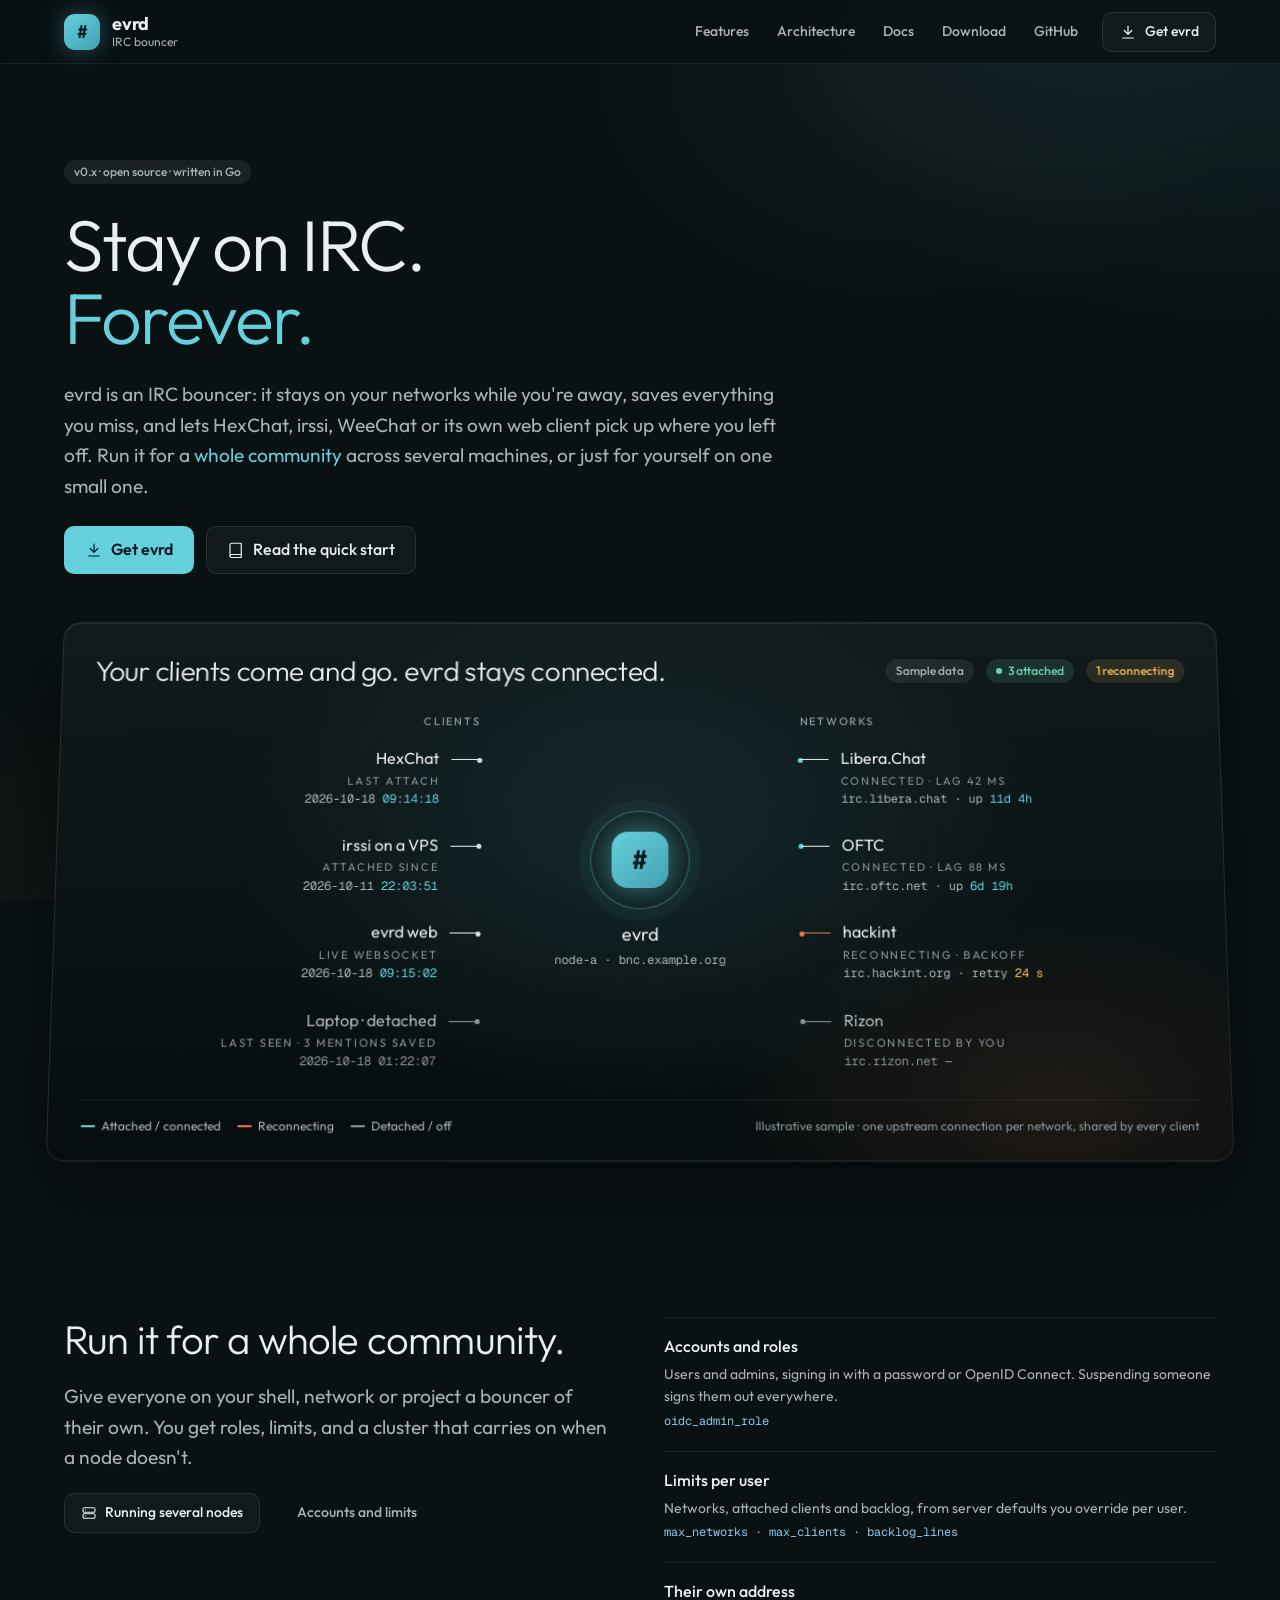
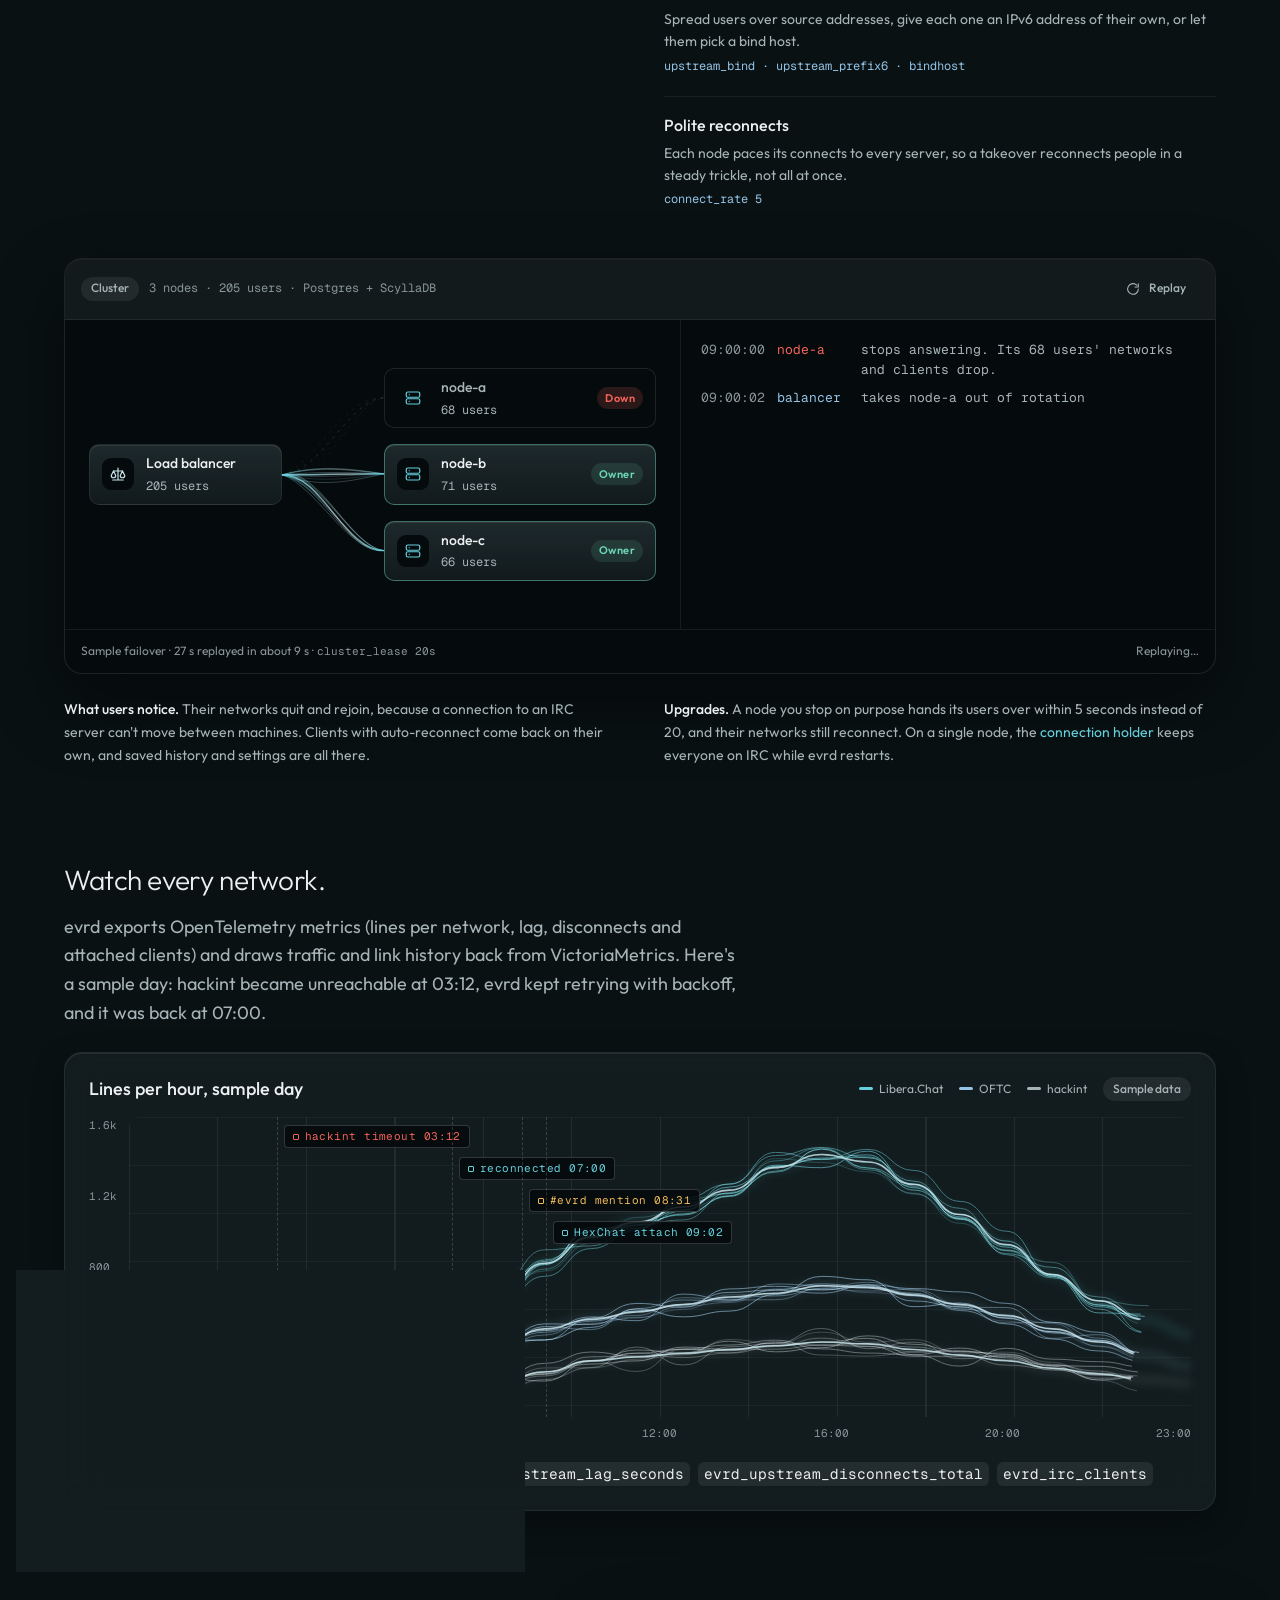
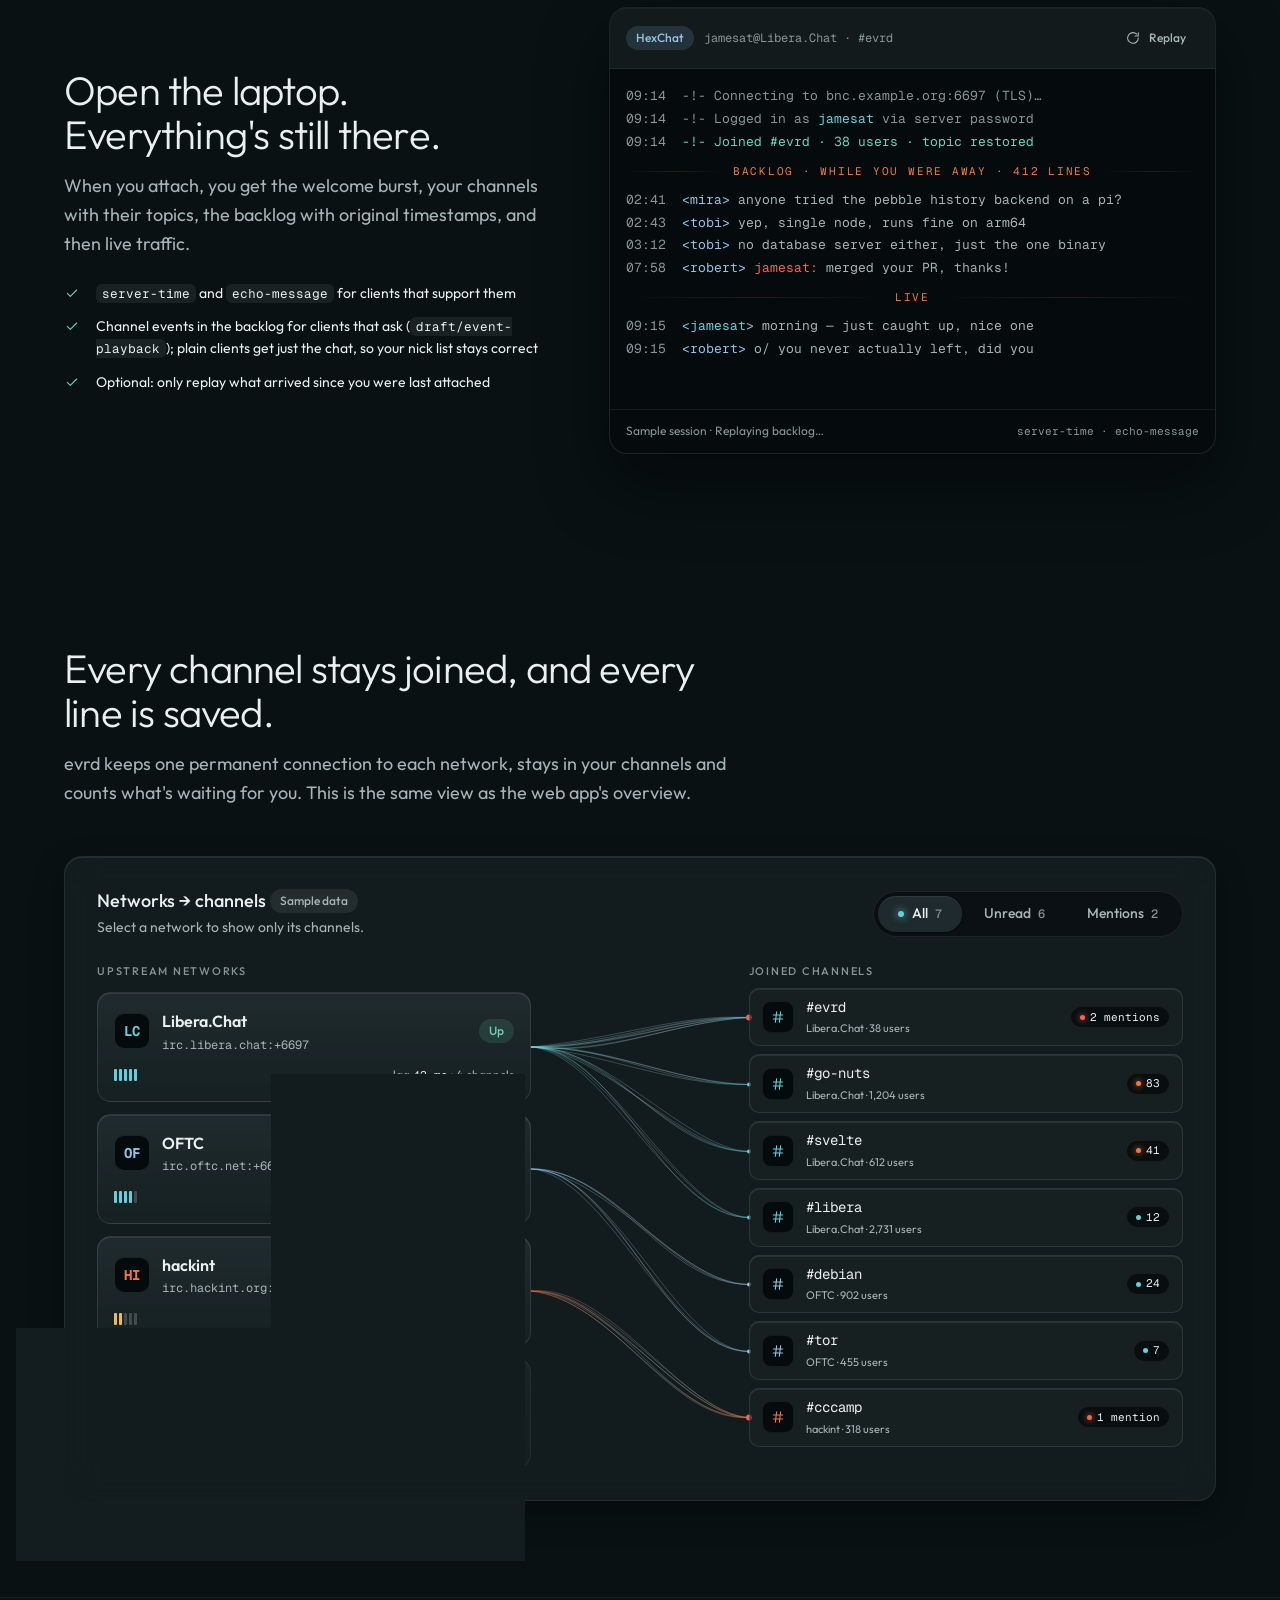
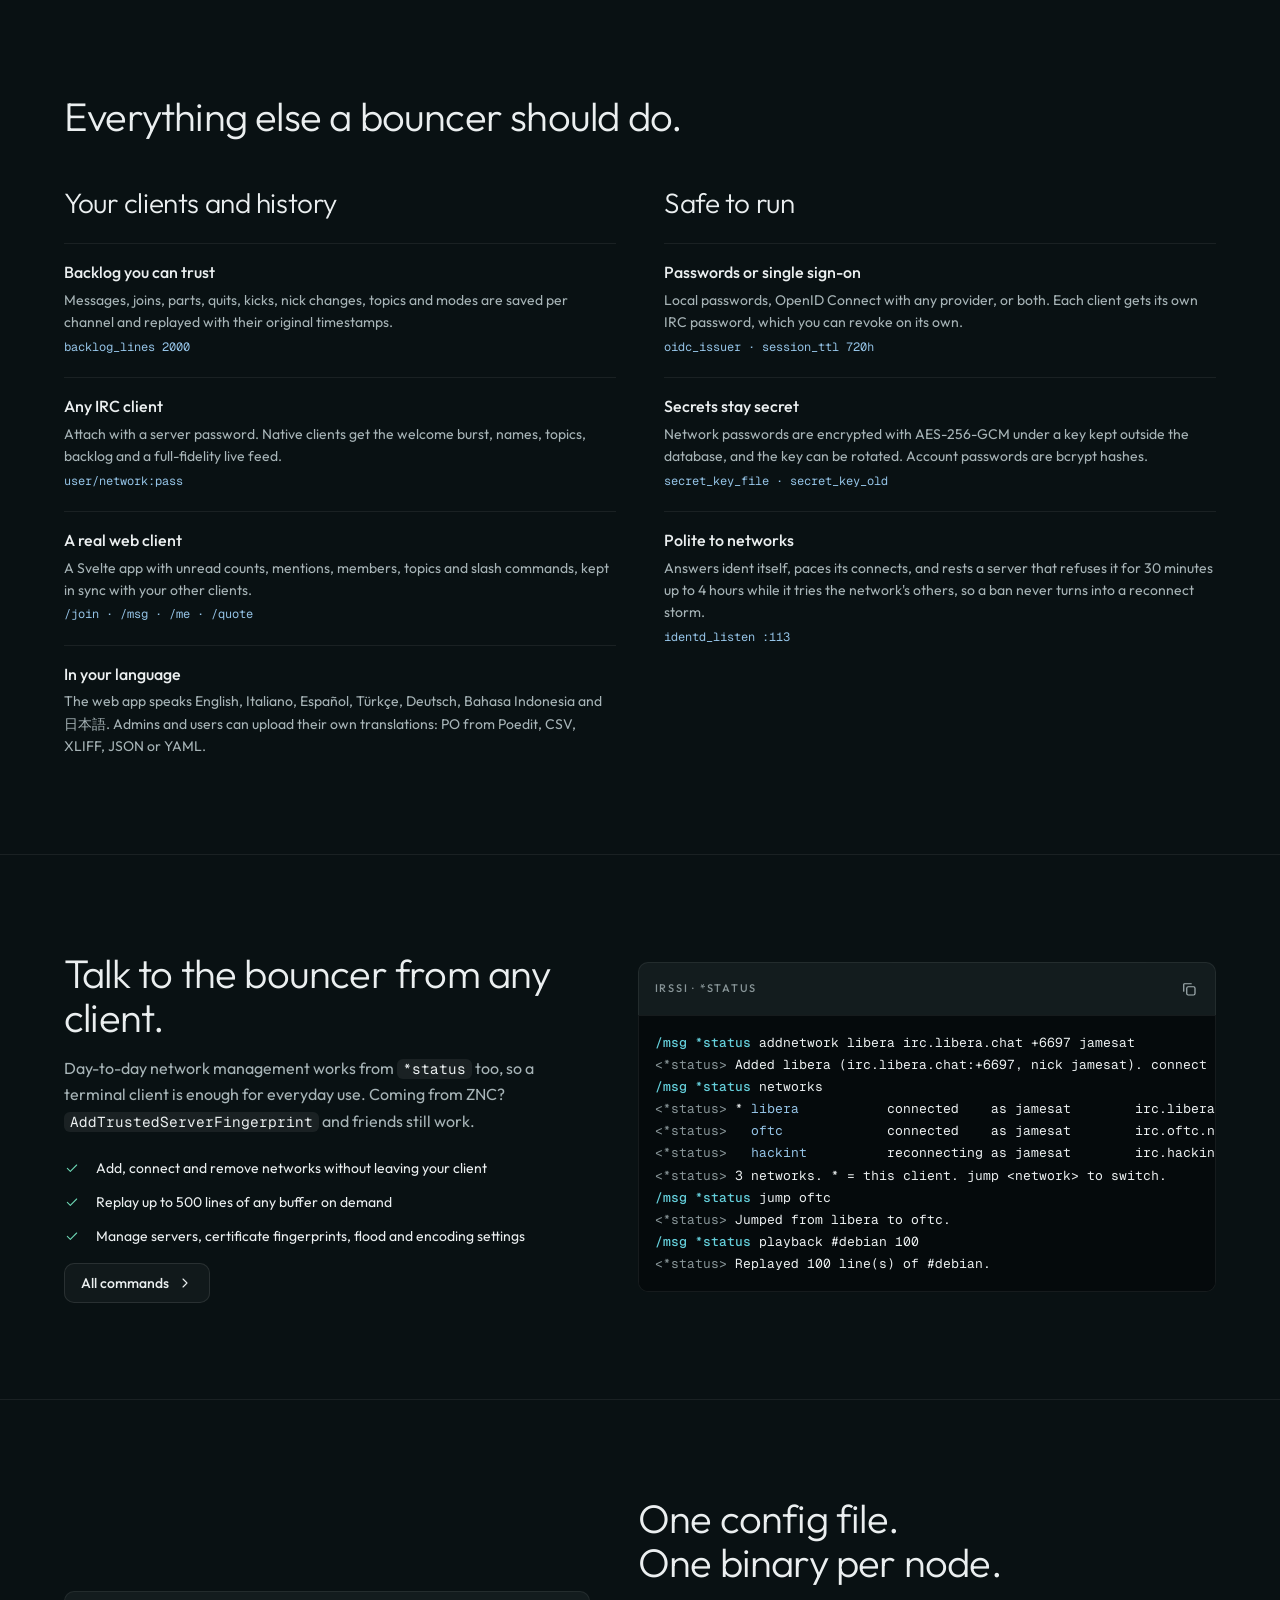
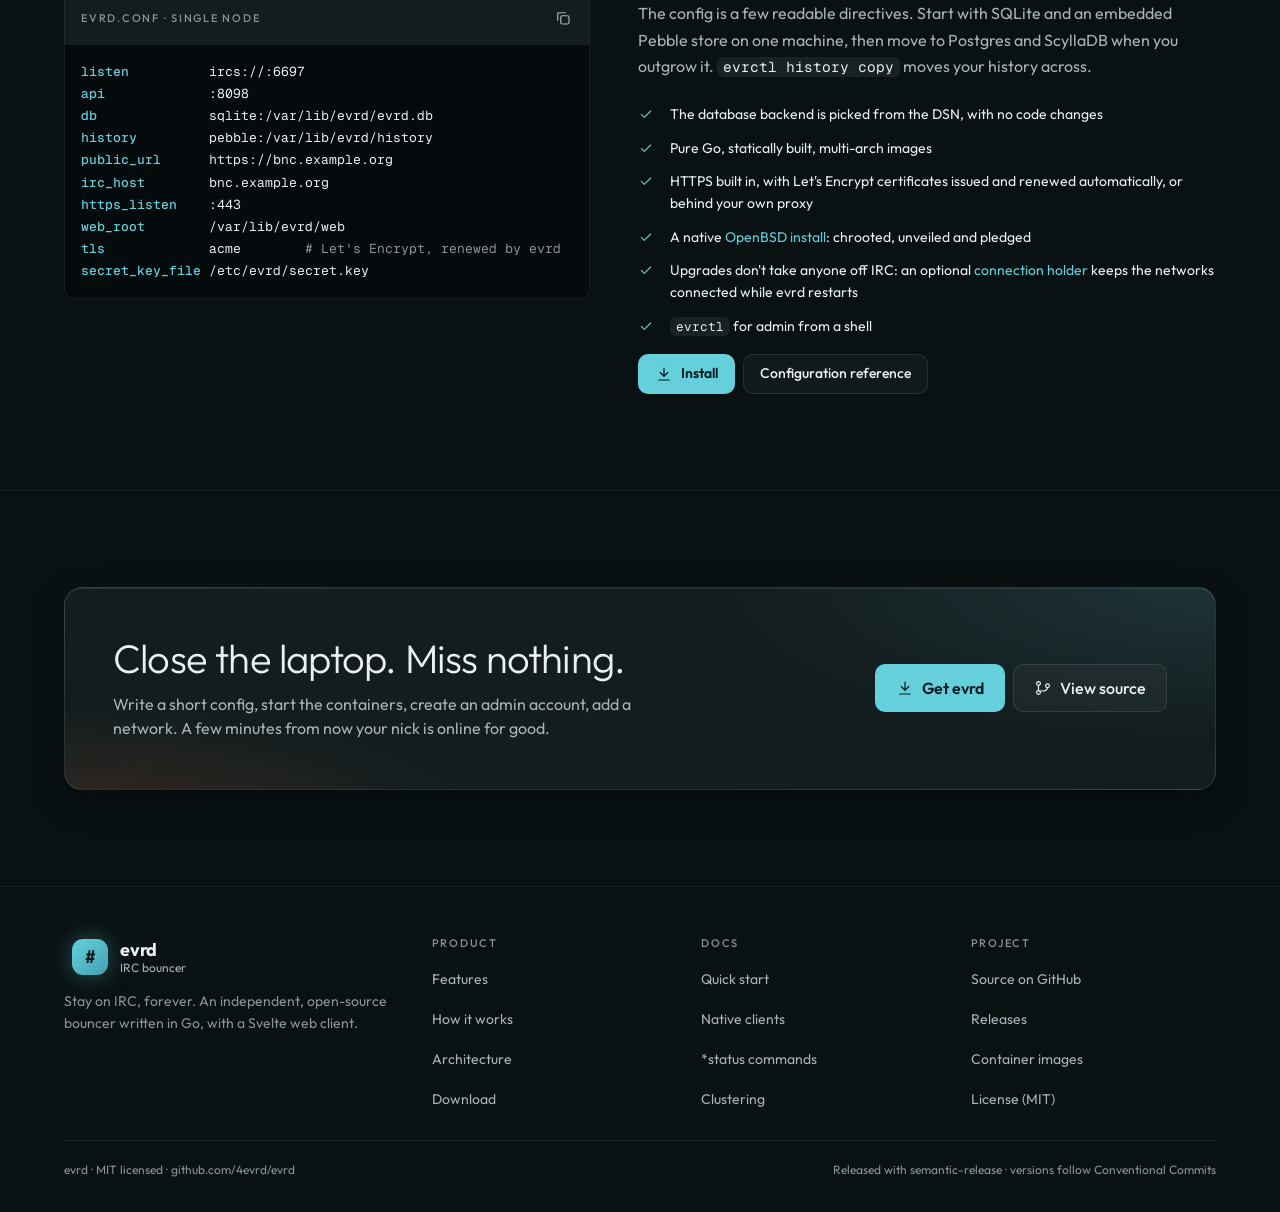
==== commit f27514f4: "feat: expandable feature details, and the docs they link to on the site Each item on the features pa" ====
--- a/index.html
+++ b/index.html
@@ -188,7 +188,7 @@
         <p class="muted" style="font-size:var(--fs-lg);line-height:1.6;max-width:44ch">When you attach, you get the welcome burst, your channels with their topics, the backlog with original timestamps, and then live traffic.</p>
         <ul class="checks">
           <li><i data-icon="check" class="i-sm"></i><span><span class="code">server-time</span> and <span class="code">echo-message</span> for clients that support them</span></li>
-          <li><i data-icon="check" class="i-sm"></i><span>Channel events replayed from <span class="code">*buffextras</span>, so your nick list stays correct</span></li>
+          <li><i data-icon="check" class="i-sm"></i><span>Channel events in the backlog for clients that ask (<span class="code">draft/event-playback</span>); plain clients get just the chat, so your nick list stays correct</span></li>
           <li><i data-icon="check" class="i-sm"></i><span>Optional: only replay what arrived since you were last attached</span></li>
         </ul>
       </div>
@@ -208,7 +208,7 @@
           <div class="term-sep">Backlog · while you were away · 412 lines</div>
           <div class="term-line"><time>02:41</time><span class="t"><span class="n">&lt;mira&gt;</span> anyone tried the pebble history backend on a pi?</span></div>
           <div class="term-line"><time>02:43</time><span class="t"><span class="n">&lt;tobi&gt;</span> yep, single node, runs fine on arm64</span></div>
-          <div class="term-line"><time>03:12</time><span class="t sys">&lt;*buffextras&gt; bob is now known as robert</span></div>
+          <div class="term-line"><time>03:12</time><span class="t"><span class="n">&lt;tobi&gt;</span> no database server either, just the one binary</span></div>
           <div class="term-line"><time>07:58</time><span class="t"><span class="n">&lt;robert&gt;</span> <span class="hl">jamesat:</span> merged your PR, thanks!</span></div>
           <div class="term-sep">Live</div>
           <div class="term-line" data-live="1"><time>09:15</time><span class="t"><span class="me">&lt;jamesat&gt;</span> morning — just caught up, nice one</span></div>
--- a/assets/site.css
+++ b/assets/site.css
@@ -172,6 +172,7 @@
 .prose ul, .prose ol { padding-left: var(--s5); margin: 0; display: grid; gap: var(--s2); }
 .prose strong { color: var(--fg); font-weight: 500; }
 .prose .table-wrap { margin-top: var(--s4); }
+.prose p .code, .prose li .code { overflow-wrap: anywhere; }
 .prose table td { color: var(--muted); }
 .prose table tbody tr { cursor: default; }
 .prose .section-kicker { margin-bottom: var(--s2); }
@@ -183,7 +184,7 @@
 .steps { counter-reset: step; list-style: none; padding: 0 !important; display: grid; gap: var(--s5) !important; }
 .steps > li { counter-increment: step; display: grid; grid-template-columns: 32px minmax(0, 1fr); gap: var(--s4); }
 .steps > li::before { content: counter(step); display: grid; place-items: center; width: 32px; height: 32px; border-radius: 50%; background: var(--bg-deep); border: 1px solid var(--line); color: var(--primary); font-family: var(--font-mono); font-size: var(--fs-sm); }
-.steps > li > div { display: grid; gap: var(--s3); }
+.steps > li > div { display: grid; grid-template-columns: minmax(0, 1fr); gap: var(--s3); }
 .steps > li strong { display: block; }
 .docs-hidden { display: none !important; }
 
@@ -199,9 +200,9 @@
 .dl-card h3 { font-size: var(--fs-lg); }
 .dl-card p { color: var(--muted); font-size: var(--fs-sm); line-height: 1.6; }
 .dl-card.featured { background: radial-gradient(90% 60% at 100% 0%, var(--primary-soft), transparent 70%), var(--glass); border-color: oklch(80% 0.10 205 / 0.35); }
-.install { display: grid; gap: var(--s5); }
+.install { display: grid; grid-template-columns: minmax(0, 1fr); gap: var(--s5); }
 .install .tabs { justify-self: start; max-width: 100%; }
-.install-panel { display: grid; gap: var(--s4); }
+.install-panel { display: grid; grid-template-columns: minmax(0, 1fr); gap: var(--s4); }
 .install-panel > p { color: var(--muted); max-width: 70ch; }
 .matrix td .chip { vertical-align: middle; }
 .matrix tbody tr { cursor: default; }
@@ -611,3 +612,34 @@
 .dg-files .row-f .od-field { min-width: 0; --od-gap: 2px; }
 .dg-files .row-f .lb { font-family: var(--font-ui); font-size: var(--fs-2xs); letter-spacing: var(--track-caps); text-transform: uppercase; color: var(--faint); }
 .dg-files .row-f .path { color: var(--fg); overflow-wrap: anywhere; }
+
+/* ---------------------------------------------------------------- features page */
+.feat-section { padding: var(--s9) 0; scroll-margin-top: calc(var(--head-h) + 56px); }
+.feat-section + .feat-section { border-top: 1px solid var(--line-soft); }
+.feat-section .section-intro { margin-bottom: var(--s6); }
+@media (max-width: 768px) { .feat-section { padding: var(--s8) 0; } }
+@media (prefers-reduced-transparency: reduce) { .arch-nav { backdrop-filter: none; -webkit-backdrop-filter: none; background: var(--bg-2); } }
+
+/* feature items: native <details>, summary = name + one line + setting */
+.feat-list { list-style: none; margin: 0; padding: 0; display: grid; gap: var(--s5); align-items: start; }
+.feat-list.cols { grid-template-columns: minmax(0, 1fr) minmax(0, 1fr); column-gap: var(--s8); }
+.feat-list > li { padding-top: var(--s4); border-top: 1px solid var(--line-soft); }
+.feat-list summary { list-style: none; display: grid; gap: var(--s1); cursor: pointer; border-radius: var(--r-row); }
+.feat-list summary::-webkit-details-marker { display: none; }
+.feat-head { display: flex; align-items: flex-start; justify-content: space-between; gap: var(--s3); }
+.feat-name { font-weight: var(--fw-med); color: var(--fg); }
+.feat-chev { flex: none; margin-top: 3px; color: var(--faint); transition: transform var(--t-fast) var(--ease-out), color var(--t-fast) var(--ease-out); }
+.feat-list summary:hover .feat-chev { color: var(--fg); }
+.feat-list details[open] > summary .feat-chev, #feat-toggle[aria-pressed="true"] .feat-chev { transform: rotate(90deg); color: var(--primary); }
+.feat-line { color: var(--muted); font-size: var(--fs-sm); line-height: 1.6; }
+.feat-list .set { font-family: var(--font-mono); font-size: var(--fs-xs); color: var(--nick); overflow-wrap: anywhere; }
+.feat-more { display: grid; gap: var(--s2); justify-items: start; margin-top: var(--s3); padding: var(--s1) 0 var(--s1) var(--s4); border-left: 2px solid var(--line); color: var(--muted); font-size: var(--fs-sm); line-height: 1.6; }
+.feat-doc { font-size: var(--fs-sm); font-weight: var(--fw-med); }
+.feat-doc::after { content: " →"; }
+#feat-toggle .feat-chev { margin-top: 0; }
+@media (prefers-reduced-motion: no-preference) {
+  .feat-list details[open] > .feat-more { animation: feat-in var(--t-med) var(--ease-out); }
+  @keyframes feat-in { from { opacity: 0; transform: translateY(-4px); } }
+}
+@media (prefers-reduced-motion: reduce) { .feat-chev { transition: none; } }
+@media (max-width: 1024px) { .feat-list.cols { grid-template-columns: minmax(0, 1fr); } }
